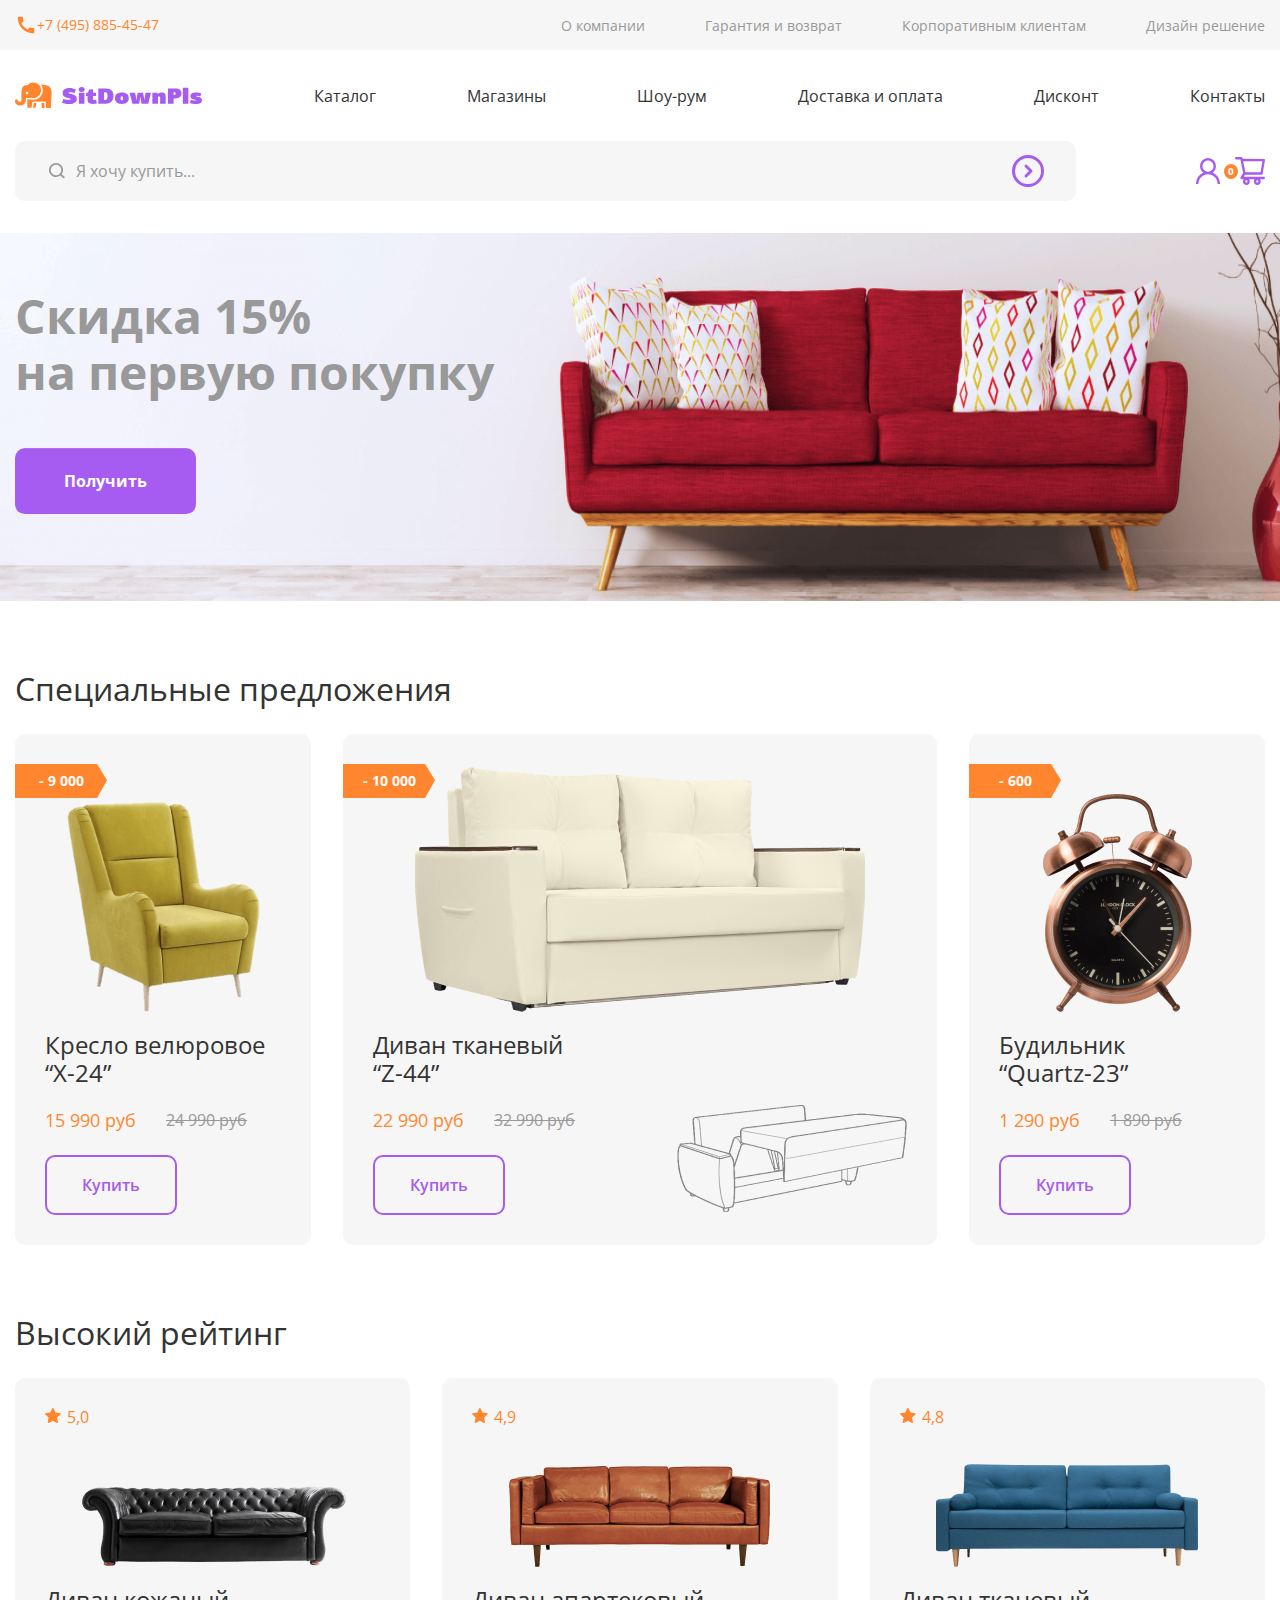
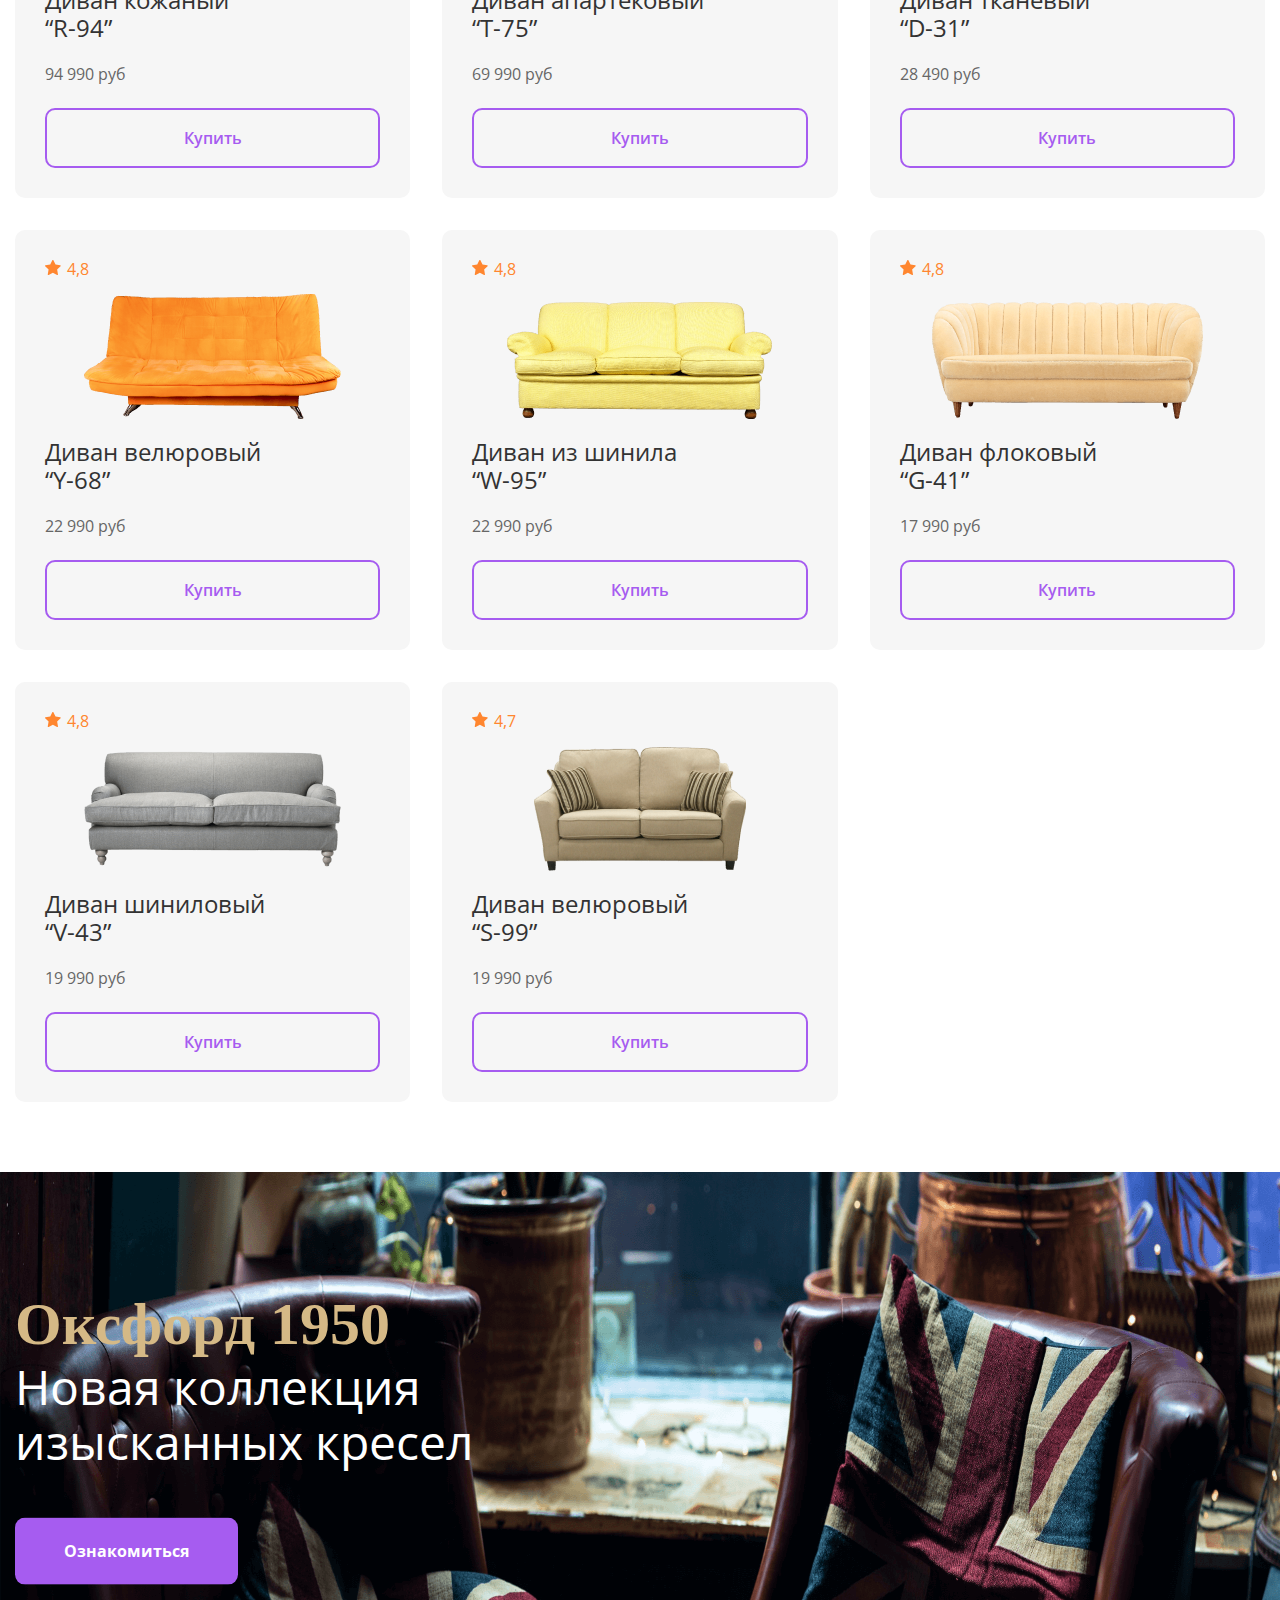
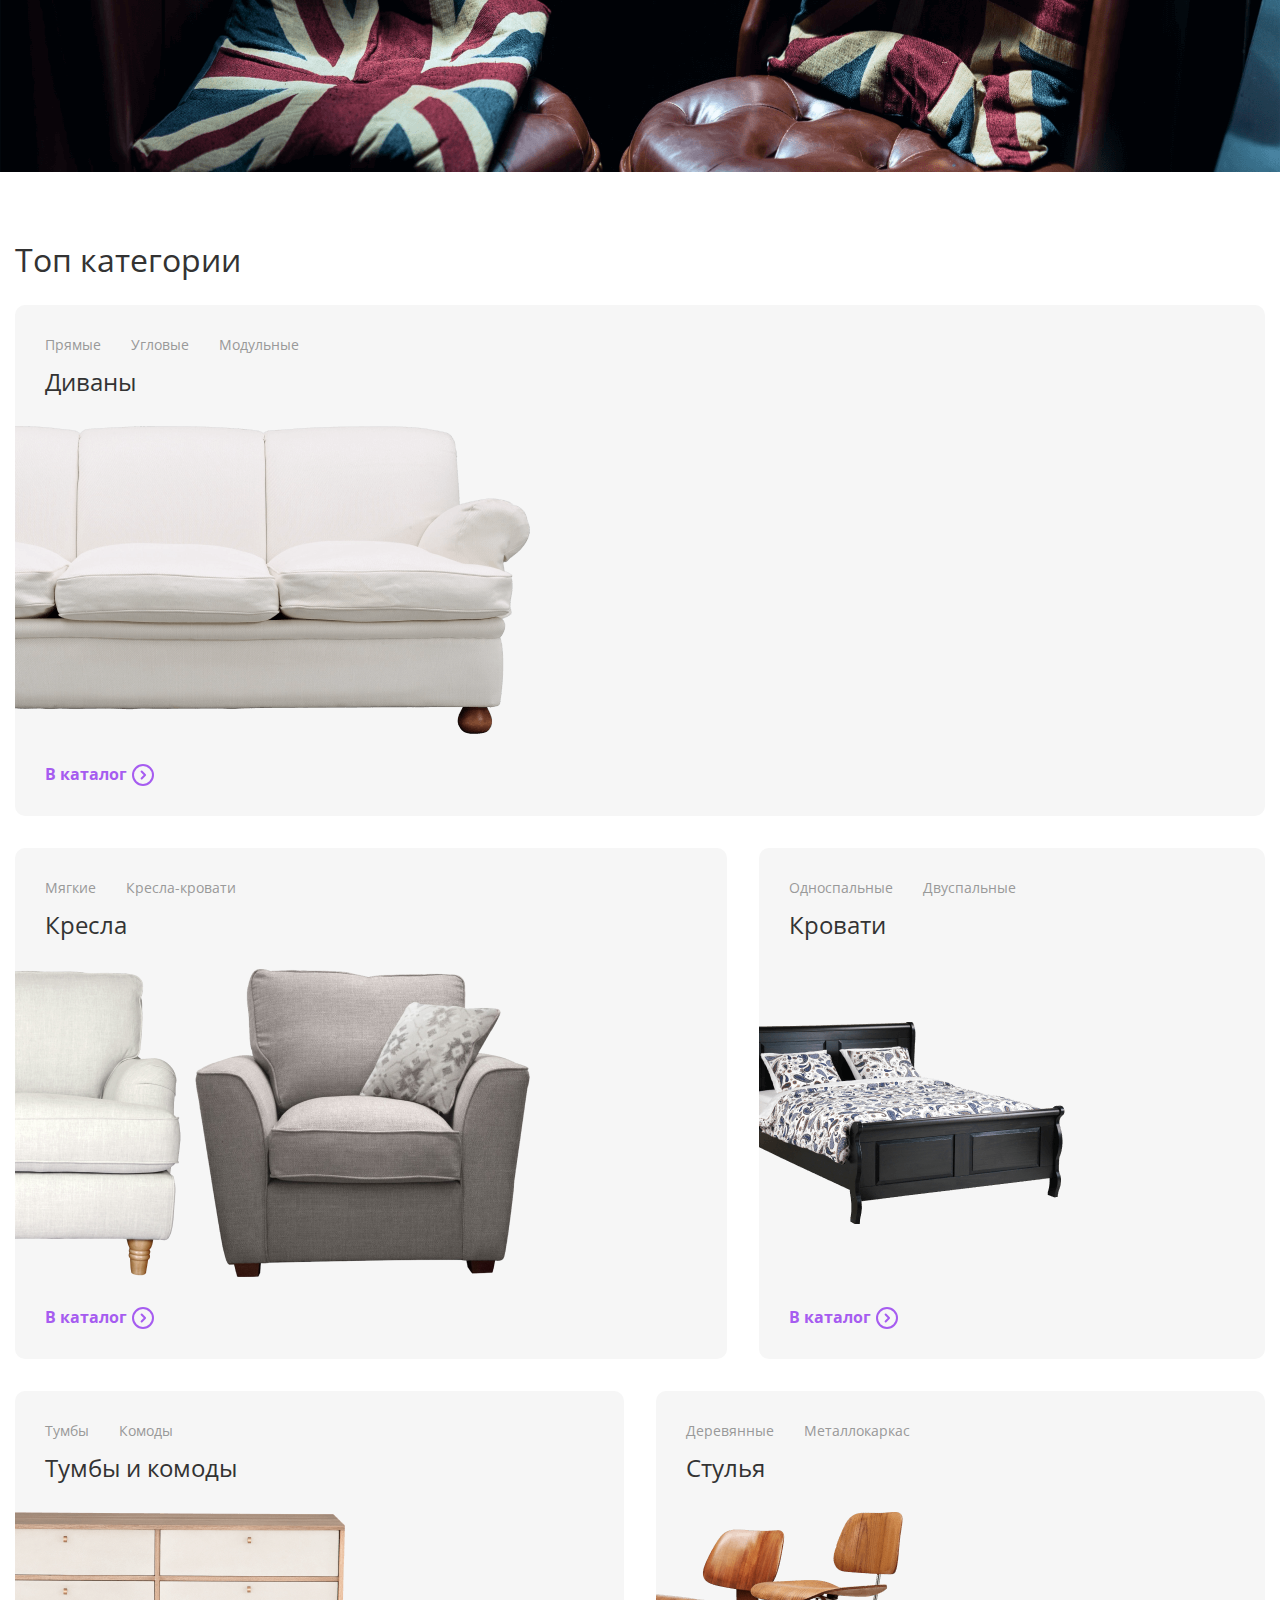
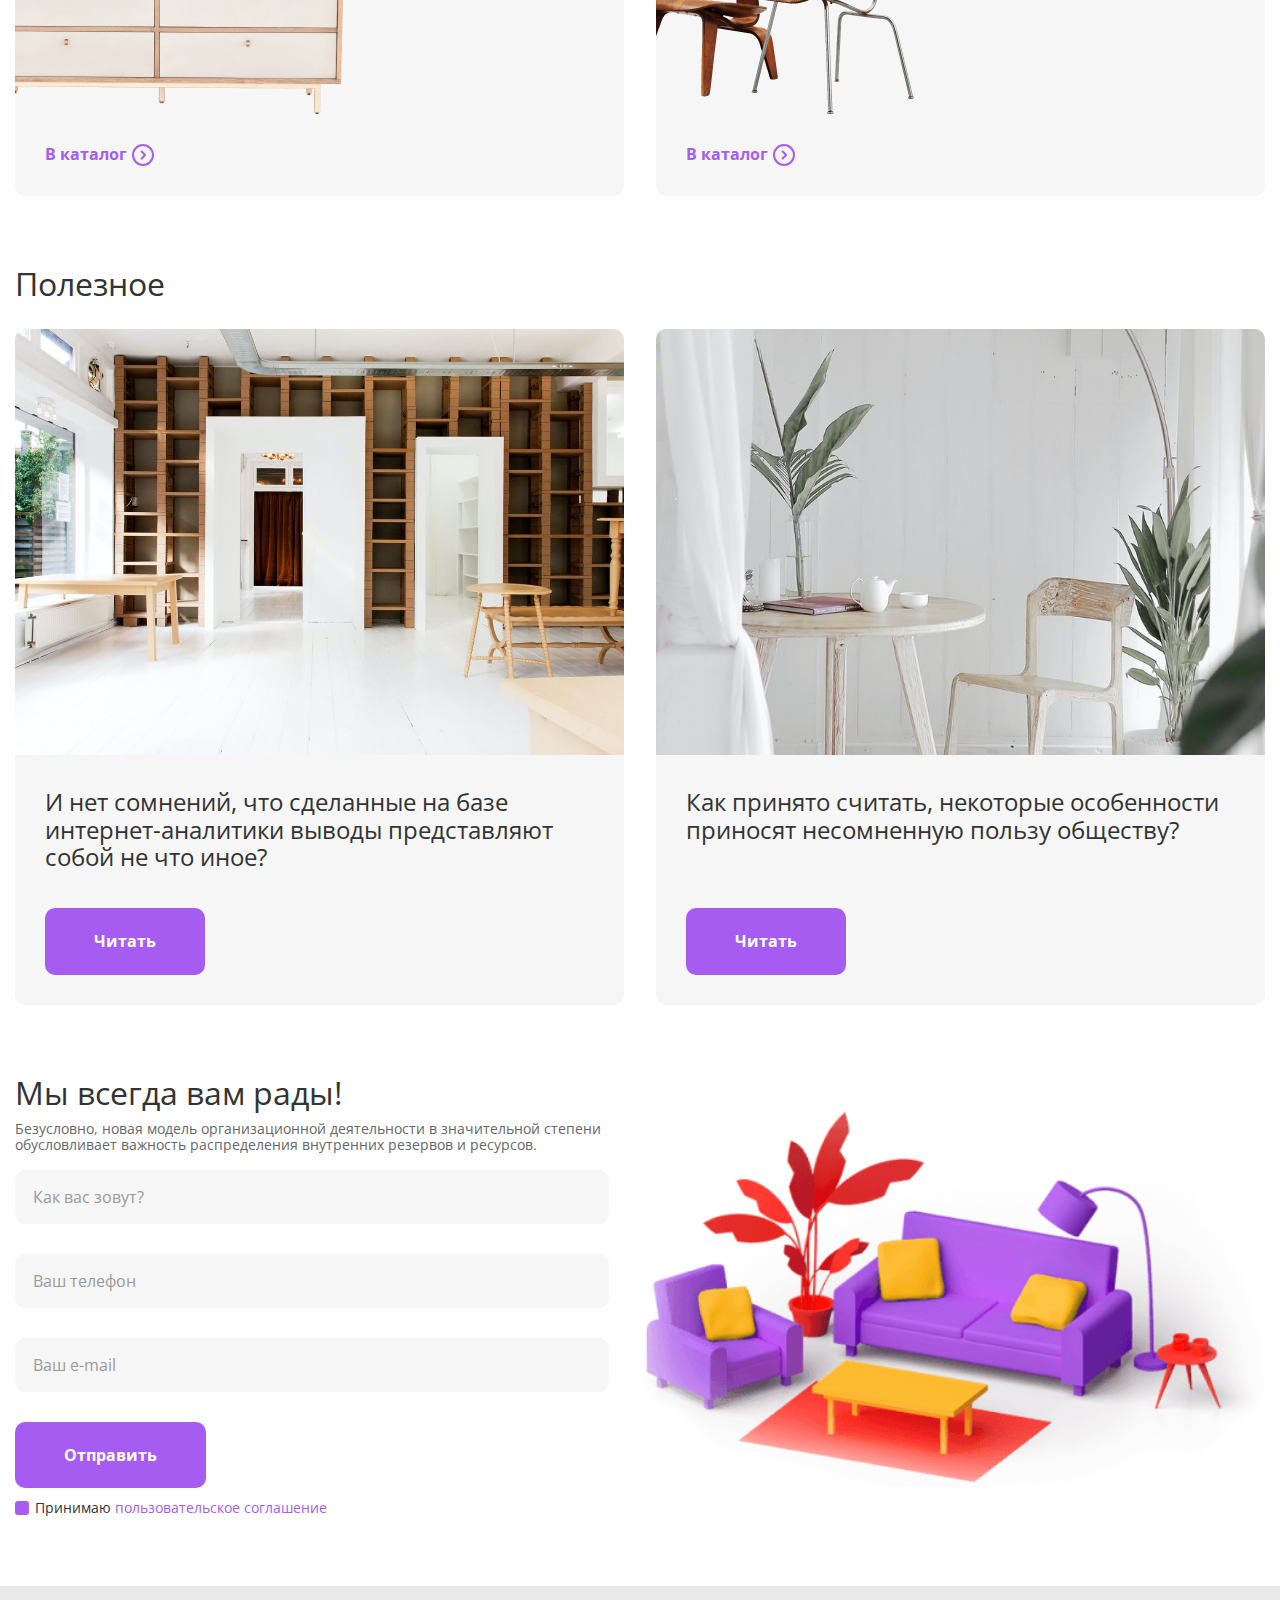
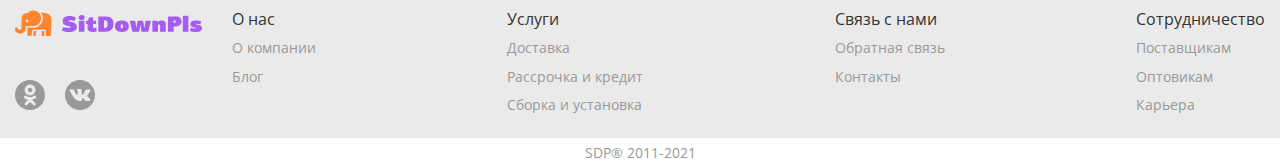
==== index.html @ 95bedabf "adding 2 sections and js script" ====
<!doctype html>
<html lang="ru">
<head>
    <meta charset="UTF-8">
    <meta name="viewport"
          content="width=device-width, user-scalable=no, initial-scale=1.0, maximum-scale=1.0, minimum-scale=1.0">
    <meta http-equiv="X-UA-Compatible" content="ie=edge">
    <title>Главная</title>
    <link rel="shortcut icon" href="./img/icons/favicon.svg">
    <link rel="stylesheet" href="./css/normalize.css">
    <link rel="stylesheet" href="./css/style.css">
    <link rel="stylesheet" href="./css/main.css">
    <link rel="stylesheet" href="./css/adaptive.css">
</head>
<body>
    <header class="header">
        <div class="header__desktop desktop">
            <div class="desktop__first">
                <div class="container">
                    <a class="phone" href="tel:+74958854547">
                        <span class="phone__icon"></span>
                        <span class="phone__number">+7 (495) 885-45-47</span>
                    </a>
                    <nav class="nav-top">
                        <ul class="nav-top__list">
                            <li class="nav-top__item">
                                <a class="nav-top__link text-link-light" href="#">О компании</a>
                            </li>
                            <li class="nav-top__item">
                                <a class="nav-top__link text-link-light" href="#">Гарантия и возврат</a>
                            </li>
                            <li class="nav-top__item">
                                <a class="nav-top__link text-link-light" href="#">Корпоративным клиентам</a>
                            </li>
                            <li class="nav-top__item">
                                <a class="nav-top__link text-link-light" href="#">Дизайн решение</a>
                            </li>
                        </ul>
                    </nav>
                </div>
            </div>
            <div class="desktop__second">
                <div class="container">
                    <a class="logo" href="./index.html">
                        <span class="logo__icon"></span>
                        <span class="logo__title"></span>
                    </a>
                    <nav class="nav-bottom">
                        <ul class="nav-bottom__list">
                            <li class="nav-bottom__item">
                                <a class="nav-bottom__link text-link" href="#">Каталог</a>
                            </li>
                            <li class="nav-bottom__item">
                                <a class="nav-bottom__link text-link" href="#">Магазины</a>
                            </li>
                            <li class="nav-bottom__item">
                                <a class="nav-bottom__link text-link" href="#">Шоу-рум</a>
                            </li>
                            <li class="nav-bottom__item">
                                <a class="nav-bottom__link text-link" href="#">Доставка и оплата</a>
                            </li>
                            <li class="nav-bottom__item">
                                <a class="nav-bottom__link text-link" href="#">Дисконт</a>
                            </li>
                            <li class="nav-bottom__item">
                                <a class="nav-bottom__link text-link" href="#">Контакты</a>
                            </li>
                        </ul>
                    </nav>
                </div>
            </div>
            <div class="desktop__third">
                <div class="container">
                    <form class="form-search" action="#">
                        <input class="form-search__input" type="search" name="search" placeholder="Я хочу купить...">
                        <button class="form-search__btn"></button>
                        <div class="dropdown">
                            <div class="dropdown__top">
                                <h3 class="dropdown__title">Выбрать категорию</h3>
                                <span class="dropdown__top-icon"></span>
                            </div>
                            <ul class="dropdown__list">
                                <li class="dropdown__item">
                                    <a class="dropdown__link text-link" href="#">Диваны</a>
                                </li>
                                <li class="dropdown__item">
                                    <a class="dropdown__link text-link" href="#">Комоды</a>
                                </li>
                                <li class="dropdown__item">
                                    <a class="dropdown__link text-link" href="#">Кресла</a>
                                </li>
                                <li class="dropdown__item">
                                    <a class="dropdown__link text-link" href="#">Стулья</a>
                                </li>
                                <li class="dropdown__item">
                                    <a class="dropdown__link text-link" href="#">Пуфы</a>
                                </li>
                                <li class="dropdown__item">
                                    <a class="dropdown__link text-link" href="#">Столы</a>
                                </li>
                                <li class="dropdown__item">
                                    <a class="dropdown__link text-link" href="#">Кровати</a>
                                </li>
                                <li class="dropdown__item">
                                    <a class="dropdown__link text-link" href="#">Аксессуары</a>
                                </li>
                                <li class="dropdown__item">
                                    <a class="dropdown__link text-link" href="#">Тумбы</a>
                                </li>
                            </ul>
                        </div>
                    </form>
                    <div class="user-basket">
                        <a class="user" href="#"></a>
                        <a class="basket" href="#">
                            <span class="basket__count">0</span>
                            <span class="basket__icon"></span>
                        </a>
                    </div>
                </div>
            </div>
        </div>
        <div class="header__laptop laptop">
            <div class="laptop__first">
                <div class="container">
                    <a class="phone" href="tel:+74958854547">
                        <span class="phone__icon"></span>
                        <span class="phone__number">+7 (495) 885-45-47</span>
                    </a>
                </div>
            </div>
            <div class="laptop__second">
                <div class="container">
                    <nav class="nav-top">
                        <ul class="nav-top__list">
                            <li class="nav-top__item">
                                <a class="nav-top__link text-link-light" href="#">О компании</a>
                            </li>
                            <li class="nav-top__item">
                                <a class="nav-top__link text-link-light" href="#">Гарантия и возврат</a>
                            </li>
                            <li class="nav-top__item">
                                <a class="nav-top__link text-link-light" href="#">Корпоративным клиентам</a>
                            </li>
                            <li class="nav-top__item">
                                <a class="nav-top__link text-link-light" href="#">Дизайн решение</a>
                            </li>
                        </ul>
                    </nav>
                    <div class="user-basket">
                        <a class="user" href="#"></a>
                        <a class="basket" href="#">
                            <span class="basket__count">0</span>
                            <span class="basket__icon"></span>
                        </a>
                    </div>
                </div>
            </div>
            <div class="laptop__third">
                <div class="container">
                    <a class="logo" href="./index.html">
                        <span class="logo__icon"></span>
                        <span class="logo__title"></span>
                    </a>
                    <nav class="nav-bottom">
                        <ul class="nav-bottom__list">
                            <li class="nav-bottom__item">
                                <a class="nav-bottom__link text-link" href="#">Каталог</a>
                            </li>
                            <li class="nav-bottom__item">
                                <a class="nav-bottom__link text-link" href="#">Магазины</a>
                            </li>
                            <li class="nav-bottom__item">
                                <a class="nav-bottom__link text-link" href="#">Шоу-рум</a>
                            </li>
                            <li class="nav-bottom__item">
                                <a class="nav-bottom__link text-link" href="#">Доставка и оплата</a>
                            </li>
                            <li class="nav-bottom__item">
                                <a class="nav-bottom__link text-link" href="#">Дисконт</a>
                            </li>
                            <li class="nav-bottom__item">
                                <a class="nav-bottom__link text-link" href="#">Контакты</a>
                            </li>
                        </ul>
                    </nav>
                </div>
            </div>
            <div class="laptop__forth">
                <div class="container">
                    <form class="form-search" action="#">
                        <input class="form-search__input" type="search" name="search" placeholder="Я хочу купить...">
                        <button class="form-search__btn"></button>
                        <div class="dropdown">
                            <div class="dropdown__top">
                                <h3 class="dropdown__title">Выбрать категорию</h3>
                                <span class="dropdown__top-icon"></span>
                            </div>
                            <ul class="dropdown__list">
                                <li class="dropdown__item">
                                    <a class="dropdown__link text-link" href="#">Диваны</a>
                                </li>
                                <li class="dropdown__item">
                                    <a class="dropdown__link text-link" href="#">Комоды</a>
                                </li>
                                <li class="dropdown__item">
                                    <a class="dropdown__link text-link" href="#">Кресла</a>
                                </li>
                                <li class="dropdown__item">
                                    <a class="dropdown__link text-link" href="#">Стулья</a>
                                </li>
                                <li class="dropdown__item">
                                    <a class="dropdown__link text-link" href="#">Пуфы</a>
                                </li>
                                <li class="dropdown__item">
                                    <a class="dropdown__link text-link" href="#">Столы</a>
                                </li>
                                <li class="dropdown__item">
                                    <a class="dropdown__link text-link" href="#">Кровати</a>
                                </li>
                                <li class="dropdown__item">
                                    <a class="dropdown__link text-link" href="#">Аксессуары</a>
                                </li>
                                <li class="dropdown__item">
                                    <a class="dropdown__link text-link" href="#">Тумбы</a>
                                </li>
                            </ul>
                        </div>
                    </form>
                </div>
            </div>
        </div>
        <div class="header__tablet tablet">
            <div class="tablet__first">
                <div class="container">
                    <a class="phone" href="tel:+74958854547">
                        <span class="phone__icon"></span>
                        <span class="phone__number">+7 (495) 885-45-47</span>
                    </a>
                </div>
            </div>
            <div class="tablet__second">
                <div class="container">
                    <nav class="nav-top">
                        <ul class="nav-top__list">
                            <li class="nav-top__item">
                                <a class="nav-top__link text-link-light" href="#">О компании</a>
                            </li>
                            <li class="nav-top__item">
                                <a class="nav-top__link text-link-light" href="#">Гарантия и возврат</a>
                            </li>
                            <li class="nav-top__item">
                                <a class="nav-top__link text-link-light" href="#">Корпоративным клиентам</a>
                            </li>
                            <li class="nav-top__item">
                                <a class="nav-top__link text-link-light" href="#">Дизайн решение</a>
                            </li>
                        </ul>
                    </nav>
                </div>
            </div>
            <div class="tablet__third">
                <div class="container">
                    <a class="logo" href="./index.html">
                        <span class="logo__icon"></span>
                        <span class="logo__title"></span>
                    </a>
                    <div class="user-basket">
                        <a class="user" href="#"></a>
                        <a class="basket" href="#">
                            <span class="basket__count">0</span>
                            <span class="basket__icon"></span>
                        </a>
                    </div>
                </div>
            </div>
            <div class="tablet__forth">
                <div class="container">
                    <nav class="nav-bottom">
                        <ul class="nav-bottom__list">
                            <li class="nav-bottom__item">
                                <a class="nav-bottom__link text-link" href="#">Каталог</a>
                            </li>
                            <li class="nav-bottom__item">
                                <a class="nav-bottom__link text-link" href="#">Магазины</a>
                            </li>
                            <li class="nav-bottom__item">
                                <a class="nav-bottom__link text-link" href="#">Шоу-рум</a>
                            </li>
                            <li class="nav-bottom__item">
                                <a class="nav-bottom__link text-link" href="#">Доставка и оплата</a>
                            </li>
                            <li class="nav-bottom__item">
                                <a class="nav-bottom__link text-link" href="#">Дисконт</a>
                            </li>
                            <li class="nav-bottom__item">
                                <a class="nav-bottom__link text-link" href="#">Контакты</a>
                            </li>
                        </ul>
                    </nav>
                    <form class="form-search" action="#">
                        <input class="form-search__input" type="search" name="search" placeholder="Я хочу купить...">
                        <button class="form-search__btn"></button>
                        <div class="dropdown">
                            <div class="dropdown__top">
                                <h3 class="dropdown__title">Выбрать категорию</h3>
                                <span class="dropdown__top-icon"></span>
                            </div>
                            <ul class="dropdown__list">
                                <li class="dropdown__item">
                                    <a class="dropdown__link text-link" href="#">Диваны</a>
                                </li>
                                <li class="dropdown__item">
                                    <a class="dropdown__link text-link" href="#">Комоды</a>
                                </li>
                                <li class="dropdown__item">
                                    <a class="dropdown__link text-link" href="#">Кресла</a>
                                </li>
                                <li class="dropdown__item">
                                    <a class="dropdown__link text-link" href="#">Стулья</a>
                                </li>
                                <li class="dropdown__item">
                                    <a class="dropdown__link text-link" href="#">Пуфы</a>
                                </li>
                                <li class="dropdown__item">
                                    <a class="dropdown__link text-link" href="#">Столы</a>
                                </li>
                                <li class="dropdown__item">
                                    <a class="dropdown__link text-link" href="#">Кровати</a>
                                </li>
                                <li class="dropdown__item">
                                    <a class="dropdown__link text-link" href="#">Аксессуары</a>
                                </li>
                                <li class="dropdown__item">
                                    <a class="dropdown__link text-link" href="#">Тумбы</a>
                                </li>
                            </ul>
                        </div>
                    </form>
                </div>
            </div>
        </div>
        <div class="header__mobile mobile">
            <div class="mobile__first">
                <div class="container">
                    <a class="logo" href="./index.html">
                        <span class="logo__icon"></span>
                        <span class="logo__title"></span>
                    </a>
                </div>
            </div>
            <div class="mobile__second">
                <div class="container">
                    <a class="phone" href="tel:+74958854547">
                        <span class="phone__icon"></span>
                        <span class="phone__number">+7 (495) 885-45-47</span>
                    </a>
                    <div class="user-basket">
                        <a class="user" href="#"></a>
                        <a class="basket" href="#">
                            <span class="basket__count">0</span>
                            <span class="basket__icon"></span>
                        </a>
                    </div>
                </div>
            </div>
            <div class="mobile__third">
                <div class="container">
                    <nav class="nav-bottom">
                        <ul class="nav-bottom__list">
                            <li class="nav-bottom__item">
                                <a class="nav-bottom__link text-link" href="#">Каталог</a>
                            </li>
                            <li class="nav-bottom__item">
                                <a class="nav-bottom__link text-link" href="#">Магазины</a>
                            </li>
                            <li class="nav-bottom__item">
                                <a class="nav-bottom__link text-link" href="#">Шоу-рум</a>
                            </li>
                            <li class="nav-bottom__item">
                                <a class="nav-bottom__link text-link" href="#">Доставка и оплата</a>
                            </li>
                            <li class="nav-bottom__item">
                                <a class="nav-bottom__link text-link" href="#">Дисконт</a>
                            </li>
                            <li class="nav-bottom__item">
                                <a class="nav-bottom__link text-link" href="#">Контакты</a>
                            </li>
                        </ul>
                    </nav>
                    <form class="form-search" action="#">
                        <input class="form-search__input" type="search" name="search" placeholder="Я хочу купить...">
                        <button class="form-search__btn"></button>
                        <div class="dropdown">
                            <div class="dropdown__top">
                                <h3 class="dropdown__title">Выбрать категорию</h3>
                                <span class="dropdown__top-icon"></span>
                            </div>
                            <ul class="dropdown__list">
                                <li class="dropdown__item">
                                    <a class="dropdown__link text-link" href="#">Диваны</a>
                                </li>
                                <li class="dropdown__item">
                                    <a class="dropdown__link text-link" href="#">Комоды</a>
                                </li>
                                <li class="dropdown__item">
                                    <a class="dropdown__link text-link" href="#">Кресла</a>
                                </li>
                                <li class="dropdown__item">
                                    <a class="dropdown__link text-link" href="#">Стулья</a>
                                </li>
                                <li class="dropdown__item">
                                    <a class="dropdown__link text-link" href="#">Пуфы</a>
                                </li>
                                <li class="dropdown__item">
                                    <a class="dropdown__link text-link" href="#">Столы</a>
                                </li>
                                <li class="dropdown__item">
                                    <a class="dropdown__link text-link" href="#">Кровати</a>
                                </li>
                                <li class="dropdown__item">
                                    <a class="dropdown__link text-link" href="#">Аксессуары</a>
                                </li>
                                <li class="dropdown__item">
                                    <a class="dropdown__link text-link" href="#">Тумбы</a>
                                </li>
                            </ul>
                        </div>
                    </form>
                </div>
            </div>
        </div>
    </header>
    <section class="hero">
        <picture>
            <source media="(max-width: 1024px)" srcset="./img/other/1024/advertising-banner-1.png">
            <source media="(max-width: 768px)" srcset="./img/other/768/advertising-banner-1.png">
            <source media="(max-width: 320px)" srcset="./img/other/320/advertising-banner-1.png">
            <img class="hero__img" src="./img/other/1920/advertising-banner-1.png" alt="Рекламный баннер">
        </picture>
        <div class="container">
            <h2 class="hero__title">Скидка 15% <br>на первую покупку</h2>
            <button class="primary-btn">Получить</button>
        </div>
    </section>
    <section class="special-abilities">
        <div class="container">
            <h2 class="special-abilities__title title-1">Специальные предложения</h2>
            <ul class="special-abilities__list">
                <li class="special-abilities__item card">
                    <div class="discount">
                        <span class="discount__price">- 9 000</span>
                    </div>
                    <div class="card__top">
                        <picture>
                            <source media="(max-width: 1024px)" srcset="./img/armchair/1024/x-24.png">
                            <source media="(max-width: 768px)" srcset="./img/armchair/768/x-24.png">
                            <source media="(max-width: 320px)" srcset="./img/armchair/320/x-24.png">
                            <img class="card__img" src="./img/armchair/1920/x-24.png" alt="Кресло велюровое “X-24”">
                        </picture>
                    </div>
                    <div class="card__bottom">
                        <h3 class="card__title">Кресло велюровое <span class="card__title-model">“X-24”</span></h3>
                        <div class="card__prices">
                            <span class="card__prices-new">15 990 руб</span>
                            <span class="card__prices-old">24 990 руб</span>
                        </div>
                        <button class="secondary-btn">Купить</button>
                    </div>
                </li>
                <li class="special-abilities__item card">
                    <div class="discount">
                        <span class="discount__price">- 10 000</span>
                    </div>
                    <div class="card__top">
                        <picture>
                            <source media="(max-width: 1024px)" srcset="./img/sofa/1024/z-44.png">
                            <source media="(max-width: 768px)" srcset="./img/sofa/768/z-44.png">
                            <source media="(max-width: 320px)" srcset="./img/sofa/320/z-44.png">
                            <img class="card__img" src="./img/sofa/1920/z-44.png" alt="Диван тканевый “Z-44”">
                        </picture>
                    </div>
                    <div class="card__bottom">
                        <div class="card__bottom-left">
                            <h3 class="card__title">Диван тканевый <span class="card__title-model">“Z-44”</span></h3>
                            <div class="card__prices">
                                <span class="card__prices-new">22 990 руб</span>
                                <span class="card__prices-old">32 990 руб</span>
                            </div>
                            <button class="secondary-btn">Купить</button>
                        </div>
                        <div class="card__bottom-right">
                            <div>
                                <img src="./img/sofa/1920/z-44-folding.png" alt="Диван тканевый “Z-44” в раскладном виде">
                            </div>
                        </div>
                    </div>
                </li>
                <li class="special-abilities__item card">
                    <div class="discount">
                        <span class="discount__price">- 600</span>
                    </div>
                    <div class="card__top">
                        <picture>
                            <source media="(max-width: 1024px)" srcset="./img/other/1024/clock.png">
                            <!--                            <source media="(max-width: 768px)" srcset="./img/other/768/clock.png">-->
                            <source media="(max-width: 320px)" srcset="./img/other/320/clock.png">
                            <img class="card__img" src="./img/other/1920/clock.png" alt="Будильник  “Quartz-23”">
                        </picture>
                    </div>
                    <div class="card__bottom">
                        <h3 class="card__title">Будильник <span class="card__title-model">“Quartz-23”</span></h3>
                        <div class="card__prices">
                            <span class="card__prices-new">1 290 руб</span>
                            <span class="card__prices-old">1 890 руб</span>
                        </div>
                        <button class="secondary-btn">Купить</button>
                    </div>
                </li>

                <li class="special-abilities__item card">
                    <div class="discount">
                        <span class="discount__price">- 300</span>
                    </div>
                    <div class="card__top">
                        <div>
                            <img class="card__img" src="./img/other/320/deer-sculpture.png"
                                 alt="Мини-скульптура “Oh my deer”">
                        </div>
                    </div>
                    <div class="card__bottom">
                        <h3 class="card__title">Мини-скульптура “Oh my deer”</h3>
                        <div class="card__prices">
                            <span class="card__prices-new">690 руб</span>
                            <span class="card__prices-old">990 руб</span>
                        </div>
                        <button class="secondary-btn">Купить</button>
                    </div>
                </li>
                <li class="special-abilities__item card">
                    <div class="discount">
                        <span class="discount__price">- 10 000</span>
                    </div>
                    <div class="card__top">
                        <div>
                            <img class="card__img" src="./img/sofa/320/z-85.png" alt="Диван вел-флок “Z-85”">
                        </div>
                    </div>
                    <div class="card__bottom">
                        <h3 class="card__title">Диван вел-флок “Z-85”</h3>
                        <div class="card__prices">
                            <span class="card__prices-new">22 990 руб</span>
                            <span class="card__prices-old">32 990 руб</span>
                        </div>
                        <button class="secondary-btn">Купить</button>
                    </div>
                </li>
                <li class="special-abilities__item card">
                    <div class="discount">
                        <span class="discount__price">- 700</span>
                    </div>
                    <div class="card__top">
                        <div>
                            <img class="card__img" src="./img/other/320/thermometer.png" alt="Термометр + гидрометр “H-18”">
                        </div>
                    </div>
                    <div class="card__bottom">
                        <h3 class="card__title">Термометр + гидрометр “H-18”</h3>
                        <div class="card__prices">
                            <span class="card__prices-new">1 390 руб</span>
                            <span class="card__prices-old">2 090 руб</span>
                        </div>
                        <button class="secondary-btn">Купить</button>
                    </div>
                </li>
            </ul>
        </div>
    </section>
    <section class="high-rating">
        <div class="container">
            <h2 class="high-rating__title title-1">Высокий рейтинг</h2>
            <ul class="high-rating__list">
                <li class="high-rating__item card">
                    <div class="rating">
                        <span class="rating__num">5,0</span>
                    </div>
                    <div class="card__top">
                        <picture>
                            <source media="(max-width: 1024px)" srcset="./img/sofa/1024/r-94.png">
                            <source media="(max-width: 768px)" srcset="./img/sofa/768/r-94.png">
                            <source media="(max-width: 320px)" srcset="./img/sofa/320/r-94.png">
                            <img class="card__img" src="./img/sofa/1920/r-94.png" alt="Диван кожаный “R-94”">
                        </picture>
                    </div>
                    <div class="card__bottom">
                        <h3 class="card__title">Диван кожаный <span class="card__title-model">“R-94”</span></h3>
                        <span class="card__price">94 990 руб</span>
                        <button class="secondary-btn">Купить</button>
                    </div>
                </li>
                <li class="high-rating__item card">
                    <div class="rating">
                        <span class="rating__num">4,9</span>
                    </div>
                    <div class="card__top">
                        <picture>
                            <source media="(max-width: 1024px)" srcset="./img/sofa/1024/t-75.png">
                            <source media="(max-width: 768px)" srcset="./img/sofa/768/t-75.png">
                            <source media="(max-width: 320px)" srcset="./img/sofa/320/t-75.png">
                            <img class="card__img" src="./img/sofa/1920/t-75.png" alt="Диван апартековый “T-75”">
                        </picture>
                    </div>
                    <div class="card__bottom">
                        <h3 class="card__title">Диван апартековый<span class="card__title-model">“T-75”</span></h3>
                        <span class="card__price">69 990 руб</span>
                        <button class="secondary-btn">Купить</button>
                    </div>
                </li>
                <li class="high-rating__item card">
                    <div class="rating">
                        <span class="rating__num">4,8</span>
                    </div>
                    <div class="card__top">
                        <picture>
                            <source media="(max-width: 1024px)" srcset="./img/sofa/1024/d-31.png">
                            <source media="(max-width: 768px)" srcset="./img/sofa/768/d-31.png">
                            <source media="(max-width: 320px)" srcset="./img/sofa/320/d-31.png">
                            <img class="card__img" src="./img/sofa/1920/d-31.png" alt="Диван тканевый “D-31”">
                        </picture>
                    </div>
                    <div class="card__bottom">
                        <h3 class="card__title">Диван тканевый <span class="card__title-model">“D-31”</span></h3>
                        <span class="card__price">28 490 руб</span>
                        <button class="secondary-btn">Купить</button>
                    </div>
                </li>
                <li class="high-rating__item card">
                    <div class="rating">
                        <span class="rating__num">4,8</span>
                    </div>
                    <div class="card__top">
                        <picture>
                            <source media="(max-width: 1024px)" srcset="./img/sofa/1024/y-68.png">
                            <source media="(max-width: 768px)" srcset="./img/sofa/768/y-68.png">
                            <source media="(max-width: 320px)" srcset="./img/sofa/320/y-68.png">
                            <img class="card__img" src="./img/sofa/1920/y-68.png" alt="Диван велюровый “Y-68”">
                        </picture>
                    </div>
                    <div class="card__bottom">
                        <h3 class="card__title">Диван велюровый <span class="card__title-model">“Y-68”</span></h3>
                        <span class="card__price">22 990 руб</span>
                        <button class="secondary-btn">Купить</button>
                    </div>
                </li>

                <li class="high-rating__item card">
                    <div class="rating">
                        <span class="rating__num">4,8</span>
                    </div>
                    <div class="card__top">
                        <picture>
                            <source media="(max-width: 1024px)" srcset="./img/sofa/1024/w-95.png">
                            <source media="(max-width: 768px)" srcset="./img/sofa/768/w-95.png">
                            <source media="(max-width: 320px)" srcset="./img/sofa/320/w-95.png">
                            <img class="card__img" src="./img/sofa/1920/w-95.png" alt="Диван из шинила “W-95”">
                        </picture>
                    </div>
                    <div class="card__bottom">
                        <h3 class="card__title">Диван из шинила <span class="card__title-model">“W-95”</span></h3>
                        <span class="card__price">22 990 руб</span>
                        <button class="secondary-btn">Купить</button>
                    </div>
                </li>
                <li class="high-rating__item card">
                    <div class="rating">
                        <span class="rating__num">4,8</span>
                    </div>
                    <div class="card__top">
                        <picture>
                            <source media="(max-width: 1024px)" srcset="./img/sofa/1024/g-41.png">
                            <source media="(max-width: 768px)" srcset="./img/sofa/768/g-41.png">
                            <source media="(max-width: 320px)" srcset="./img/sofa/320/g-41.png">
                            <img class="card__img" src="./img/sofa/1920/g-41.png" alt="Диван флоковый “G-41”">
                        </picture>
                    </div>
                    <div class="card__bottom">
                        <h3 class="card__title">Диван флоковый <span class="card__title-model">“G-41”</span></h3>
                        <span class="card__price">17 990 руб</span>
                        <button class="secondary-btn">Купить</button>
                    </div>
                </li>
                <li class="high-rating__item card">
                    <div class="rating">
                        <span class="rating__num">4,8</span>
                    </div>
                    <div class="card__top">
                        <picture>
                            <img class="card__img" src="./img/sofa/1920/v-43.png" alt="Диван шиниловый “V-43”">
                        </picture>
                    </div>
                    <div class="card__bottom">
                        <h3 class="card__title">Диван шиниловый <span class="card__title-model">“V-43”</span></h3>
                        <span class="card__price">19 990 руб</span>
                        <button class="secondary-btn">Купить</button>
                    </div>
                </li>
                <li class="high-rating__item card">
                    <div class="rating">
                        <span class="rating__num">4,7</span>
                    </div>
                    <div class="card__top">
                        <picture>
                            <img class="card__img" src="./img/sofa/1920/s-99.png" alt="Диван велюровый “S-99”">
                        </picture>
                    </div>
                    <div class="card__bottom">
                        <h3 class="card__title">Диван велюровый <span class="card__title-model">“S-99”</span></h3>
                        <span class="card__price">19 990 руб</span>
                        <button class="secondary-btn">Купить</button>
                    </div>
                </li>
            </ul>
        </div>
    </section>
    <section class="new-collect">
        <picture class="new-collect__picture">
            <source media="(max-width: 1024px)" srcset="./img/other/1024/advertising-banner-2.png">
            <source media="(max-width: 768px)" srcset="./img/other/768/advertising-banner-2.png">
            <source media="(max-width: 320px)" srcset="./img/other/320/advertising-banner-2.png">
            <img class="new-collect__img" src="./img/other/1920/advertising-banner-2.png"
                 alt="Оксфорд 1950 Новая коллекция изысканных кресел">
        </picture>
        <div class="container">
            <h2 class="new-collect__title"><span class="new-collect__title-gold">Оксфорд 1950</span>Новая коллекция
                изысканных кресел</h2>
            <button class="primary-btn">Ознакомиться</button>
        </div>
    </section>
    <section class="top-category">
        <div class="container">
            <h2 class="top-category__title title-1">Топ категории</h2>
            <ul class="top-category__list">
                <li class="top-category__item">
                    <div class="top-category__item-top">
                        <ul class="category-list">
                            <li class="category-list__item">
                                <a class="category-list__link text-link-light" href="#">Прямые</a>
                            </li>
                            <li class="category-list__item">
                                <a class="category-list__link text-link-light" href="#">Угловые</a>
                            </li>
                            <li class="category-list__item">
                                <a class="category-list__link text-link-light" href="#">Модульные</a>
                            </li>
                        </ul>
                        <div>
                            <h3 class="top-category__item-title">Диваны</h3>
                            <a class="arrow-btn" href="#">
                                <span class="arrow-btn__span"></span>
                            </a>
                        </div>
                    </div>
                    <div class="top-category__item-center">
                        <picture>
                            <source media="(max-width: 1024px)" srcset="./img/category/1024/sofa.png">
                            <source media="(max-width: 768px)" srcset="./img/category/768/sofa.png">
                            <source media="(max-width: 320px)" srcset="./img/category/320/sofa.png">
                            <img class="top-category__img" src="./img/category/1920/sofa.png" alt="Белый диван">
                        </picture>
                    </div>
                    <div class="top-category__item-bottom">
                        <a class="arrow-btn" href="#">
                            <span class="arrow-btn__title">В каталог</span>
                            <span class="arrow-btn__span"></span>
                        </a>
                    </div>
                </li>
                <li class="top-category__item">
                    <div class="top-category__item-top">
                        <ul class="category-list">
                            <li class="category-list__item">
                                <a class="category-list__link text-link-light" href="#">Мягкие</a>
                            </li>
                            <li class="category-list__item">
                                <a class="category-list__link text-link-light" href="#">Кресла-кровати</a>
                            </li>
                        </ul>
                        <div>
                            <h3 class="top-category__item-title">Кресла</h3>
                            <a class="arrow-btn" href="#">
                                <span class="arrow-btn__span"></span>
                            </a>
                        </div>
                    </div>
                    <div class="top-category__item-center">
                        <picture>
                            <source media="(max-width: 1024px)" srcset="./img/category/1024/armchair.png">
                            <source media="(max-width: 768px)" srcset="./img/category/768/armchair.png">
                            <source media="(max-width: 320px)" srcset="./img/category/320/armchair.png">
                            <img class="top-category__img" src="./img/category/1920/armchair.png"
                                 alt="Белое и серое кресло">
                        </picture>
                    </div>
                    <div class="top-category__item-bottom">
                        <a class="arrow-btn" href="#">
                            <span class="arrow-btn__title">В каталог</span>
                            <span class="arrow-btn__span"></span>
                        </a>
                    </div>
                </li>
                <li class="top-category__item">
                    <div class="top-category__item-top">
                        <ul class="category-list">
                            <li class="category-list__item">
                                <a class="category-list__link text-link-light" href="#">Односпальные</a>
                            </li>
                            <li class="category-list__item">
                                <a class="category-list__link text-link-light" href="#">Двуспальные</a>
                            </li>
                        </ul>
                        <div>
                            <h3 class="top-category__item-title">Кровати</h3>
                            <a class="arrow-btn" href="#">
                                <span class="arrow-btn__span"></span>
                            </a>
                        </div>
                    </div>
                    <div class="top-category__item-center">
                        <picture>
                            <source media="(max-width: 1024px)" srcset="./img/category/1024/bed.png">
                            <source media="(max-width: 768px)" srcset="./img/category/768/bed.png">
                            <source media="(max-width: 320px)" srcset="./img/category/320/bed.png">
                            <img class="top-category__img" src="./img/category/1920/bed.png" alt="Кровать">
                        </picture>
                    </div>
                    <div class="top-category__item-bottom">
                        <a class="arrow-btn" href="#">
                            <span class="arrow-btn__title">В каталог</span>
                            <span class="arrow-btn__span"></span>
                        </a>
                    </div>
                </li>
                <li class="top-category__item">
                    <div class="top-category__item-top">
                        <ul class="category-list">
                            <li class="category-list__item">
                                <a class="category-list__link text-link-light" href="#">Тумбы</a>
                            </li>
                            <li class="category-list__item">
                                <a class="category-list__link text-link-light" href="#">Комоды</a>
                            </li>
                        </ul>
                        <div>
                            <h3 class="top-category__item-title">Тумбы и комоды</h3>
                            <a class="arrow-btn" href="#">
                                <span class="arrow-btn__span"></span>
                            </a>
                        </div>
                    </div>
                    <div class="top-category__item-center">
                        <picture>
                            <source media="(max-width: 1024px)" srcset="./img/category/1024/dresser.png">
                            <source media="(max-width: 768px)" srcset="./img/category/768/dresser.png">
                            <source media="(max-width: 320px)" srcset="./img/category/320/dresser.png">
                            <img class="top-category__img" src="./img/category/1920/dresser.png" alt="Комод">
                        </picture>
                    </div>
                    <div class="top-category__item-bottom">
                        <a class="arrow-btn" href="#">
                            <span class="arrow-btn__title">В каталог</span>
                            <span class="arrow-btn__span"></span>
                        </a>
                    </div>
                </li>
                <li class="top-category__item">
                    <div class="top-category__item-top">
                        <ul class="category-list">
                            <li class="category-list__item">
                                <a class="category-list__link text-link-light" href="#">Деревянные</a>
                            </li>
                            <li class="category-list__item">
                                <a class="category-list__link text-link-light" href="#">Металлокаркас</a>
                            </li>
                        </ul>
                        <div>
                            <h3 class="top-category__item-title">Стулья</h3>
                            <a class="arrow-btn" href="#">
                                <span class="arrow-btn__span"></span>
                            </a>
                        </div>
                    </div>
                    <div class="top-category__item-center">
                        <picture>
                            <source media="(max-width: 1024px)" srcset="./img/category/1024/chair.png">
                            <source media="(max-width: 768px)" srcset="./img/category/768/chair.png">
                            <source media="(max-width: 320px)" srcset="./img/category/320/chair.png">
                            <img class="top-category__img" src="./img/category/1920/chair.png" alt="Деревянные стулья">
                        </picture>
                    </div>
                    <div class="top-category__item-bottom">
                        <a class="arrow-btn" href="#">
                            <span class="arrow-btn__title">В каталог</span>
                            <span class="arrow-btn__span"></span>
                        </a>
                    </div>
                </li>
            </ul>
        </div>
    </section>
    <section class="userful">
        <div class="container">
            <h2 class="userful__title title-1">Полезное</h2>
            <ul class="userful__list">
                <li class="userful__item">
                    <div class="userful__item-top">
                        <picture>
                            <source media="(max-width: 1024px)" srcset="./img/useful/design-1.jpeg">
                            <source media="(max-width: 768px)" srcset="./img/useful/design-1.jpeg">
                            <source media="(max-width: 320px)" srcset="./img/useful/design-1.jpeg">
                            <img class="userful__img" src="./img/useful/design-1.jpeg" alt="Дизайн интерьера">
                        </picture>
                    </div>
                    <div class="userful__item-bottom">
                        <p class="userful__description">
                            И нет сомнений, что сделанные на базе интернет-аналитики выводы представляют собой не что иное?
                        </p>
                        <button class="primary-btn">Читать</button>
                    </div>
                </li>
                <li class="userful__item">
                    <div class="userful__item-top">
                        <picture>
                            <source media="(max-width: 1024px)" srcset="./img/useful/design-2.jpeg">
                            <source media="(max-width: 768px)" srcset="./img/useful/design-2.jpeg">
                            <source media="(max-width: 320px)" srcset="./img/useful/design-2.jpeg">
                            <img class="userful__img" src="./img/useful/design-2.jpeg" alt="Дизайн интерьера">
                        </picture>
                    </div>
                    <div class="userful__item-bottom">
                        <p class="userful__description">
                            Как принято считать, некоторые особенности приносят несомненную пользу обществу?
                        </p>
                        <button class="primary-btn">Читать</button>
                    </div>
                </li>
                <li class="userful__item">
                    <div class="userful__item-top">
                        <picture>
                            <source media="(max-width: 1024px)" srcset="./img/useful/design-3.jpeg">
                            <source media="(max-width: 768px)" srcset="./img/useful/design-3.jpeg">
                            <source media="(max-width: 320px)" srcset="./img/useful/design-3.jpeg">
                            <img class="userful__img" src="./img/useful/design-3.jpeg" alt="Дизайн интерьера">
                        </picture>
                    </div>
                    <div class="userful__item-bottom">
                        <p class="userful__description">
                            Ясность нашей позиции очевидна: укрепление и развитие внутренней структуры?
                        </p>
                        <button class="primary-btn">Читать</button>
                    </div>
                </li>

                <li class="userful__item">
                    <div class="userful__item-top">
                        <picture>
                            <source media="(max-width: 1024px)" srcset="./img/useful/design-4.jpeg">
                            <source media="(max-width: 768px)" srcset="./img/useful/design-4.jpeg">
                            <source media="(max-width: 320px)" srcset="./img/useful/design-4.jpeg">
                            <img class="userful__img" src="./img/useful/design-4.jpeg" alt="Дизайн интерьера">
                        </picture>
                    </div>
                    <div class="userful__item-bottom">
                        <p class="userful__description">
                            Прежде всего, консультация с широким активом однозначно фиксирует необходимость распределения?
                        </p>
                        <button class="primary-btn">Читать</button>
                    </div>
                </li>
                <li class="userful__item">
                    <div class="userful__item-top">
                        <picture>
                            <source media="(max-width: 1024px)" srcset="./img/useful/design-5.jpeg">
                            <source media="(max-width: 768px)" srcset="./img/useful/design-5.jpeg">
                            <source media="(max-width: 320px)" srcset="./img/useful/design-5.jpeg">
                            <img class="userful__img" src="./img/useful/design-5.jpeg" alt="Дизайн интерьера">
                        </picture>
                    </div>
                    <div class="userful__item-bottom">
                        <p class="userful__description">
                            Как принято считать, некоторые особенности приносят несомненную пользу обществу?
                        </p>
                        <button class="primary-btn">Читать</button>
                    </div>
                </li>
            </ul>
        </div>
    </section>
    <section class="force">
        <div class="container">
            <div class="force__left">
                <h2 class="force__title title-1">Мы всегда вам рады!</h2>
                <p class="force__description">
                    Безусловно, новая модель организационной деятельности в значительной степени обусловливает важность
                    распределения внутренних резервов и ресурсов.
                </p>
                <form class="force__form" action="#" method="post">
                    <div class="force__row">
                        <!--<label for="name"></label>-->
                        <input class="force__input" type="text" name="name" placeholder="Как вас зовут?">
                    </div>
                    <div class="force__row">
                        <!--<label for="number"></label>-->
                        <input class="force__input" type="number" name="number" placeholder="Ваш телефон">
                    </div>
                    <div class="force__row">
                        <!--<label for="email"></label>-->
                        <input class="force__input" type="email" name="email" placeholder="Ваш e-mail">
                    </div>
                    <button class="primary-btn">Отправить</button>
                    <div class="force__row">
                        <input class="force__checkbox" type="checkbox" name="agree" id="agree">
                        <span class="force__checkbox-new"></span>
                        <label class="force__checkbox-label" for="agree">Принимаю
                            <span>пользовательское соглашение</span></label>
                    </div>
                </form>
            </div>
            <div class="force__right"></div>
        </div>
    </section>
    <footer class="footer">
        <div class="footer__top">
            <div class="container">
                <div class="footer__left">
                    <a class="logo" href="./index.html">
                        <span class="logo__icon"></span>
                        <span class="logo__title"></span>
                    </a>
                    <ul class="social-list">
                        <li class="social-list__item">
                            <a class="social-list__link classmates" href="#"></a>
                        </li>
                        <li class="social-list__item">
                            <a class="social-list__link vk" href="#"></a>
                        </li>
                    </ul>
                </div>
                <nav class="footer__nav">
                    <ul class="footer__list">
                        <li class="footer__item">
                            <span class="text-link">О нас</span>
                        </li>
                        <li class="footer__item">
                            <a class="text-link-light" href="#">О компании</a>
                        </li>
                        <li class="footer__item">
                            <a class="text-link-light" href="#">Блог</a>
                        </li>
                    </ul>
                    <ul class="footer__list">
                        <li class="footer__item">
                            <span class="text-link">Услуги</span>
                        </li>
                        <li class="footer__item">
                            <a class="text-link-light" href="#">Доставка</a>
                        </li>
                        <li class="footer__item">
                            <a class="text-link-light" href="#">Рассрочка и кредит</a>
                        </li>
                        <li class="footer__item">
                            <a class="text-link-light" href="#">Сборка и установка</a>
                        </li>
                    </ul>
                    <ul class="footer__list">
                        <li class="footer__item">
                            <span class="text-link">Связь с нами</span>
                        </li>
                        <li class="footer__item">
                            <a class="text-link-light" href="#">Обратная связь</a>
                        </li>
                        <li class="footer__item">
                            <a class="text-link-light" href="#">Контакты</a>
                        </li>
                    </ul>
                    <ul class="footer__list">
                        <li class="footer__item">
                            <span class="text-link">Сотрудничество</span>
                        </li>
                        <li class="footer__item">
                            <a class="text-link-light" href="#">Поставщикам</a>
                        </li>
                        <li class="footer__item">
                            <a class="text-link-light" href="#">Оптовикам</a>
                        </li>
                        <li class="footer__item">
                            <a class="text-link-light" href="#">Карьера</a>
                        </li>
                    </ul>
                </nav>
            </div>
        </div>
        <div class="footer__bottom">
            <span>SDP®   2011-2021</span>
        </div>
    </footer>
    <script>
        // const dropdawn = document.querySelectorAll('.dropdown');
        const dropdawnBtn = document.querySelectorAll('.dropdown__top');
        const searchBtn = document.querySelectorAll('.form-search__btn');

        searchBtn.forEach(function(el, idx) {
            el.addEventListener('click', function (ev) {
                ev.target.nextElementSibling.style.display = 'block';
            })
        });
        dropdawnBtn.forEach(function(el, idx) {
            el.addEventListener('click', function (ev) {
                this.parentElement.style.display = 'none';
            })
        });
    </script>
</body>
</html>
---- css/style.css ----
@font-face {
    font-family: "Open Sans";
    src: url("../fonts/OpenSans-Regular.ttf") format("truetype");
    font-style: normal;
    font-weight: 400;
}

@font-face {
    font-family: "Open Sans";
    src: url("../fonts/OpenSans-SemiBold.ttf") format("truetype");
    font-style: normal;
    font-weight: 600;
}

@font-face {
    font-family: "Open Sans";
    src: url("../fonts/OpenSans-Bold.ttf") format("truetype");
    font-style: normal;
    font-weight: 700;
}
@font-face {
    font-family: "PlayfairDisplay";
    src: url("../fonts/PlayfairDisplay-Black.ttf") format("truetype");
    font-style: normal;
    font-weight: 900;
}

* {
    padding: 0;
    margin: 0;
    box-sizing: border-box;
}

:root {
    --black: #333;
    --white: #FFF;
    --gold: #D5B986;
    --bone: #FFF5D1;
    --secondary: #FF862F;
    --secondary_light: #FFBD59;
    --secondary_shade: #BB370E;
    --grey: #999999;
    --grey_light: #F6F6F6;
    --grey_shade: #666;
    --mb_grey: #EAEAEA;
    --md_grey: #EAEAEA;
    --primary: #A65CF0;
    --primary_light: #C998FB;
    --primary_shade: #7033AC;
    --orange: #FF862F;
    --pink_violet: #EBD1FF;
}

a {
    text-decoration: none;
}

li {
    list-style-type: none;
}

input, button {
    border: none;
    background: transparent;
    outline: none;
}

button[type="submit"] {
    cursor: pointer;
}

::-webkit-scrollbar { /* chrome based */
     width: 0;  /* ширина scrollbar'a */
     background: transparent;  /* опционально */
 }

body {
    font-family: 'Open Sans', sans-serif;
    background-color: var(--white, #FFF);
    overflow-x: hidden;
}

img {
    object-fit: fill;
    width: 100%;
    height: 100%;
}

.container {
    padding: 0 15px;
    margin: 0 auto;
    max-width: 1280px;
    box-sizing: content-box;
}
---- css/main.css ----
/* Компоненты */
@import "./components/buttons.css";
@import "./components/icons.css";
@import "./components/text.css";
@import "./components/inputs.css";
@import "./components/cards.css";
/* Секции */
@import "./sections/header.css";
@import "./sections/hero.css";
@import "./sections/special-abilities.css";
@import "./sections/high-rating.css";
@import "./sections/new-collect.css";
@import "./sections/top-category.css";
@import "./sections/userful.css";
@import "./sections/force.css";
@import "./sections/footer.css";
---- css/adaptive.css ----
@media (max-width: 1024px) {
    .container {
        max-width: 952px;
    }

    .header__desktop {
        display: none;
    }

    .header__laptop {
        display: block;
    }

    .special-abilities__list {
        grid-template-columns: repeat(auto-fit, minmax(296px, 1fr));
        gap: 32px;
    }

    .card__bottom-right {
        display: none;
    }

    .top-category__item {
        width: 296px;
    }

    .top-category__item:nth-child(2) {
        flex-grow: 1;
        width: 296px;
        order: 2;
    }

    .top-category__item:nth-child(2) .top-category__item-center,
    .top-category__item:nth-child(4) .top-category__item-center,
    .top-category__item:nth-child(5) .top-category__item-center {
        max-width: 252px;
        height: 296px;
    }

    .top-category__item:nth-child(3) .top-category__item-center {
        height: 296px;
    }

    .top-category__item:nth-child(5) {
        order: 3;
    }

    .top-category__item:nth-child(3) .top-category__item-top,
    .top-category__item:nth-child(4) .top-category__item-top,
    .top-category__item:nth-child(5) .top-category__item-top {
        padding-bottom: 36px;
    }

    .top-category__item:nth-child(3) .top-category__item-bottom,
    .top-category__item:nth-child(4) .top-category__item-bottom,
    .top-category__item:nth-child(5) .top-category__item-bottom {
        padding-top: 36px;
    }

    .userful__list {
        grid-template-columns: repeat(auto-fit, minmax(296px, 1fr));
    }

    .userful__item {
        height: 556px;
    }

    .userful__item:nth-child(3) {
        display: flex;
    }

    .userful__img {
        height: 202px;
    }

    .force__left {
        max-width: 405px;
    }
}

@media (max-width: 768px) {
    .container {
        max-width: 632px;
    }
    .header__laptop {
        display: none;
    }

    .header__tablet {
        display: block;
    }

    .special-abilities__item {
        display: flex;
    }

    .top-category__item:nth-child(3)  {
        order: 2;
    }

    .userful__item:nth-child(3) {
        display: none;
    }

    .userful__list {
        grid-template-columns: repeat(auto-fit, minmax(296px, 1fr));
    }

    .force__right {
        flex-shrink: 0;
        width: 187px;
        height: 444px;
        background-image: url("/img/other/768/curves.png");
    }

    .footer .container {
        flex-direction: column;
    }

    .footer__left {
        flex-direction: row;
        flex-wrap: wrap;
        gap: 30px;
    }

    .social-list {
        padding-right: 50px;
    }

    .footer__nav {
        gap: 24px;
        flex-wrap: wrap;
    }
}

@media (max-width: 480px) {
    .force__left {
        max-width: 100%;
    }

    .force__right {
        display: none;
    }

}

@media (max-width: 320px) {
    .container {
        max-width: 296px;
        padding: 0 12px;
    }

    .header {
        padding-bottom: 32px;
    }

    .header__tablet {
        display: none;
    }

    .header__mobile {
        display: block;
    }

    .hero,
    .new-collect {
        padding-top: 32px;
        display: block;
        height: 302px;
    }

    .hero__img,
    .new-collect__img {
        position: absolute;
        top: 0;
        left: 0;
        z-index: -1;
        height: 210px;
    }

    .hero .container,
    .new-collect .container {
        position: unset;
        transform: unset;
        height: 100%;
        display: flex;
        flex-direction: column;
        justify-content: space-between;
    }

    .hero__title,
    .new-collect__title {
        font-size: 20px;
        margin-bottom: unset;
    }

    .new-collect__title-gold {
        font-size: 24px;
    }

    .special-abilities__list {
        gap: 24px;
    }

    .high-rating {
        padding-bottom: 32px;
    }

    .top-category__item:not(:first-child) .top-category__item-title {
        font-size: 16px;
    }

    .top-category__item-title + .arrow-btn {
        display: inline-flex;
    }

    .top-category__item-top  div {
        display: inline-flex;
        align-items: center;
        gap: 5px;
    }

    .top-category__list {
        gap: 16px;
    }

    .top-category__item:not(:first-child) {
        max-width: 100%;
        width: 140px;
    }

    .top-category__item:not(:first-child) .top-category__item-center {
        height: 104px;
    }

    .category-list {
        gap: 5px;
    }

    .category-list:first-child {
        gap: 10px;
    }

    .top-category__item-top {
        padding: 20px 20px 13px 20px!important;
    }

    .top-category__item-center {
        order: 2;
    }

    .top-category__item-bottom {
        display: none;
    }

    .userful__item {
        display: flex;
        height: 456px;
    }

    .userful__description {
        font-size: 16px;
    }

    .force__checkbox-label {
        font-size: 12px;
    }

    .footer__left {
        justify-content: center;
    }

    .social-list {
        padding-right: 0;
    }

}
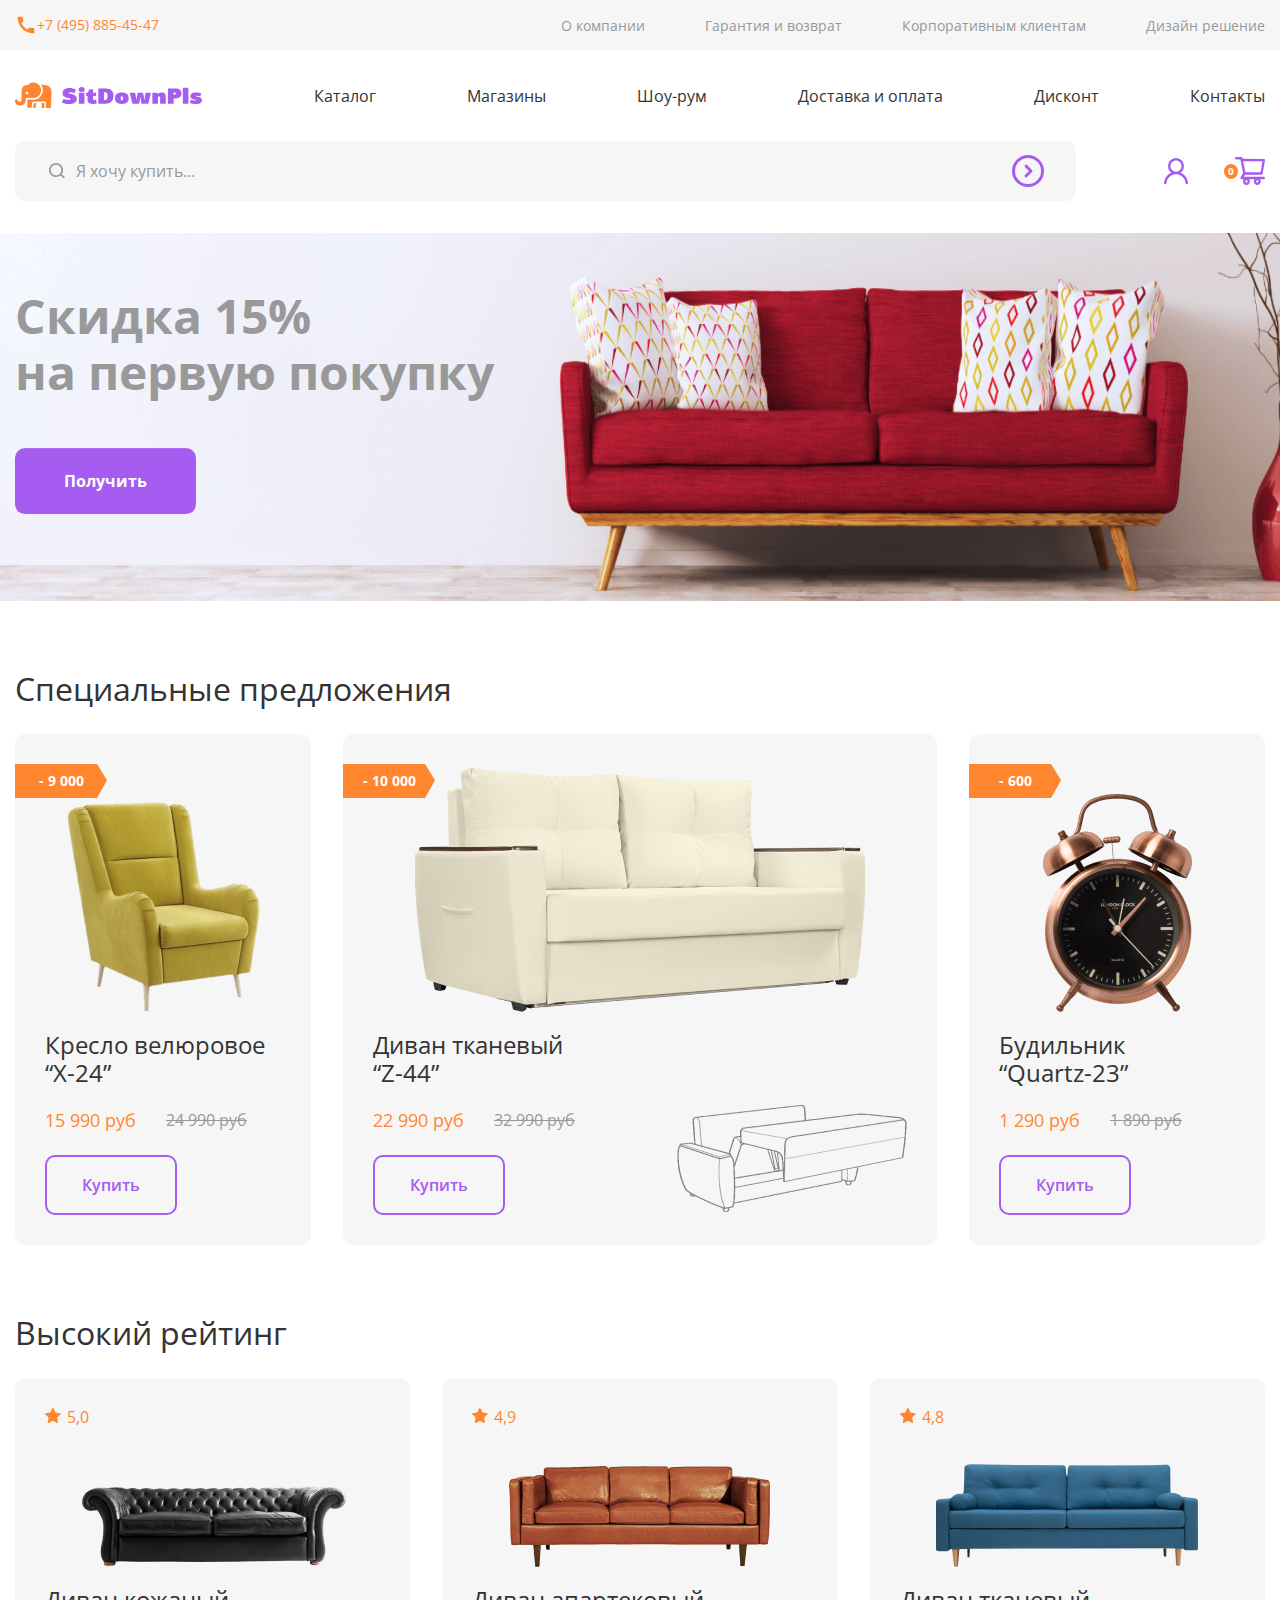
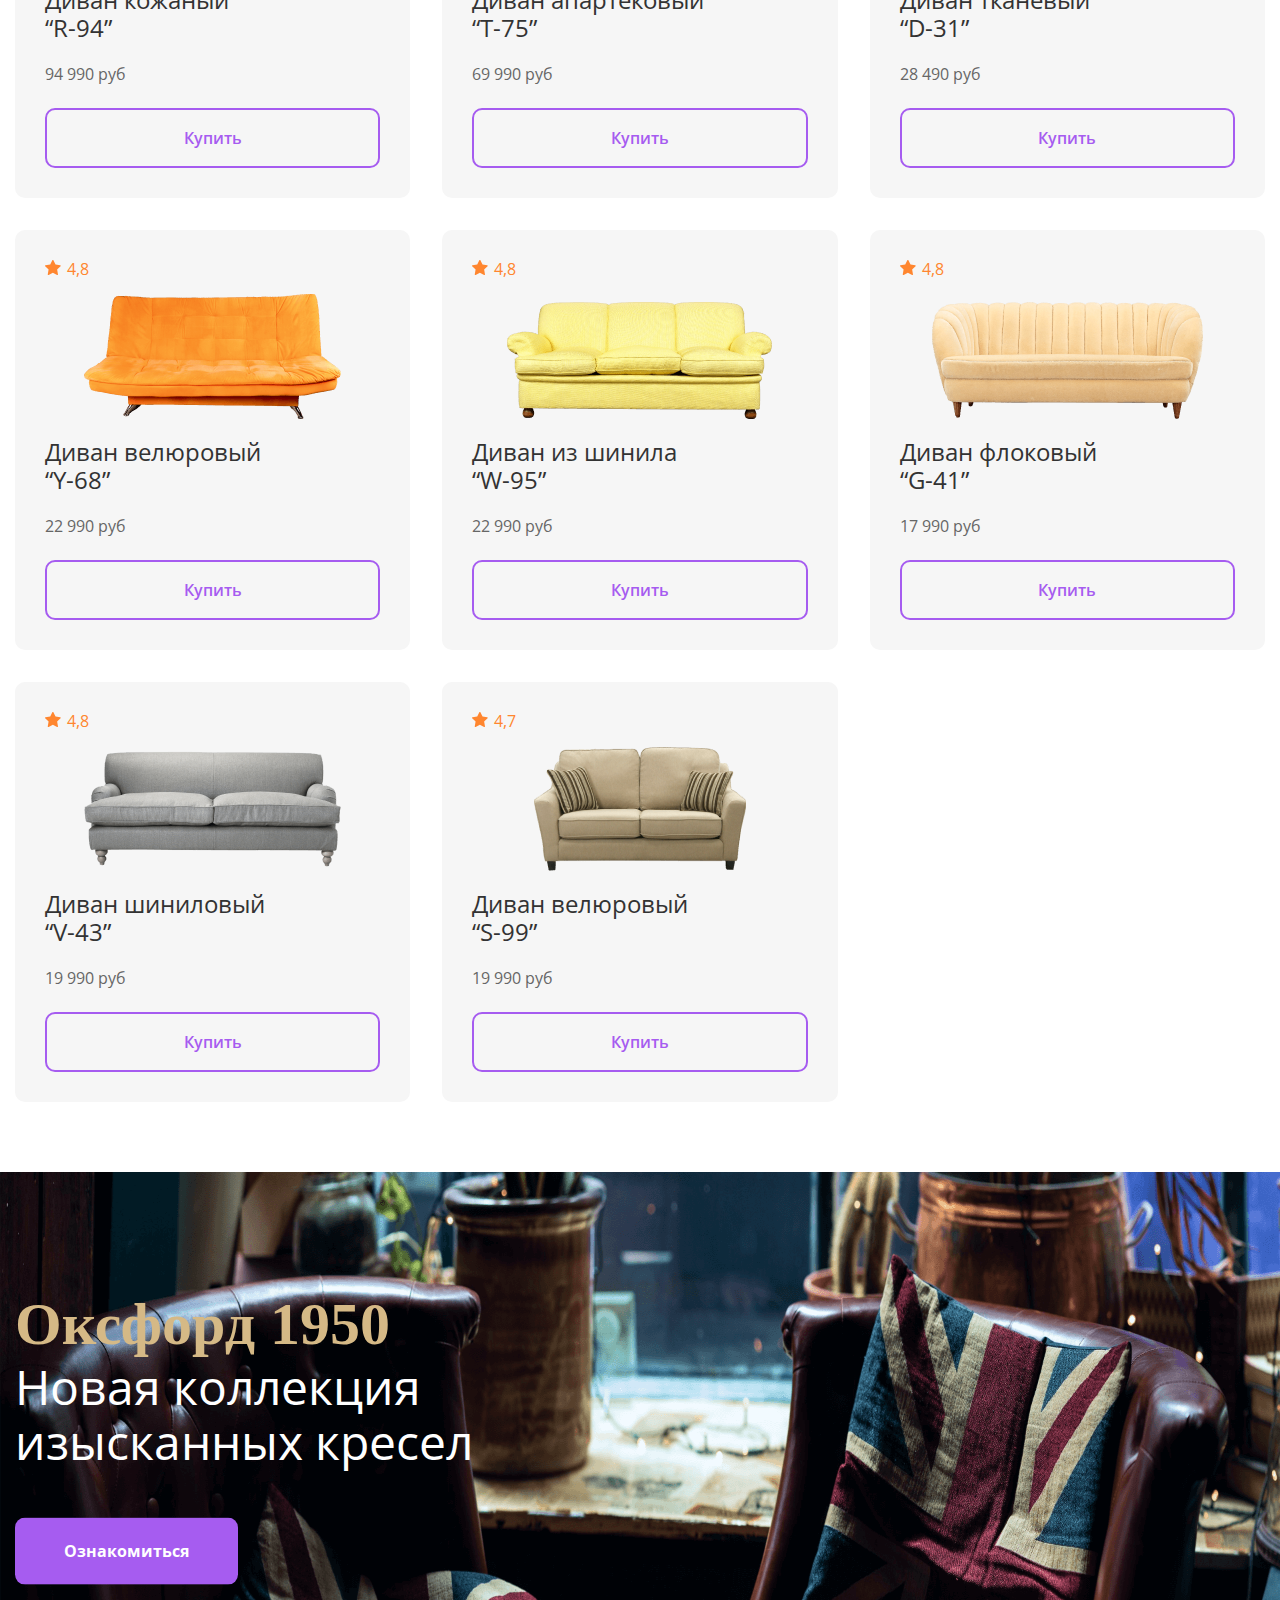
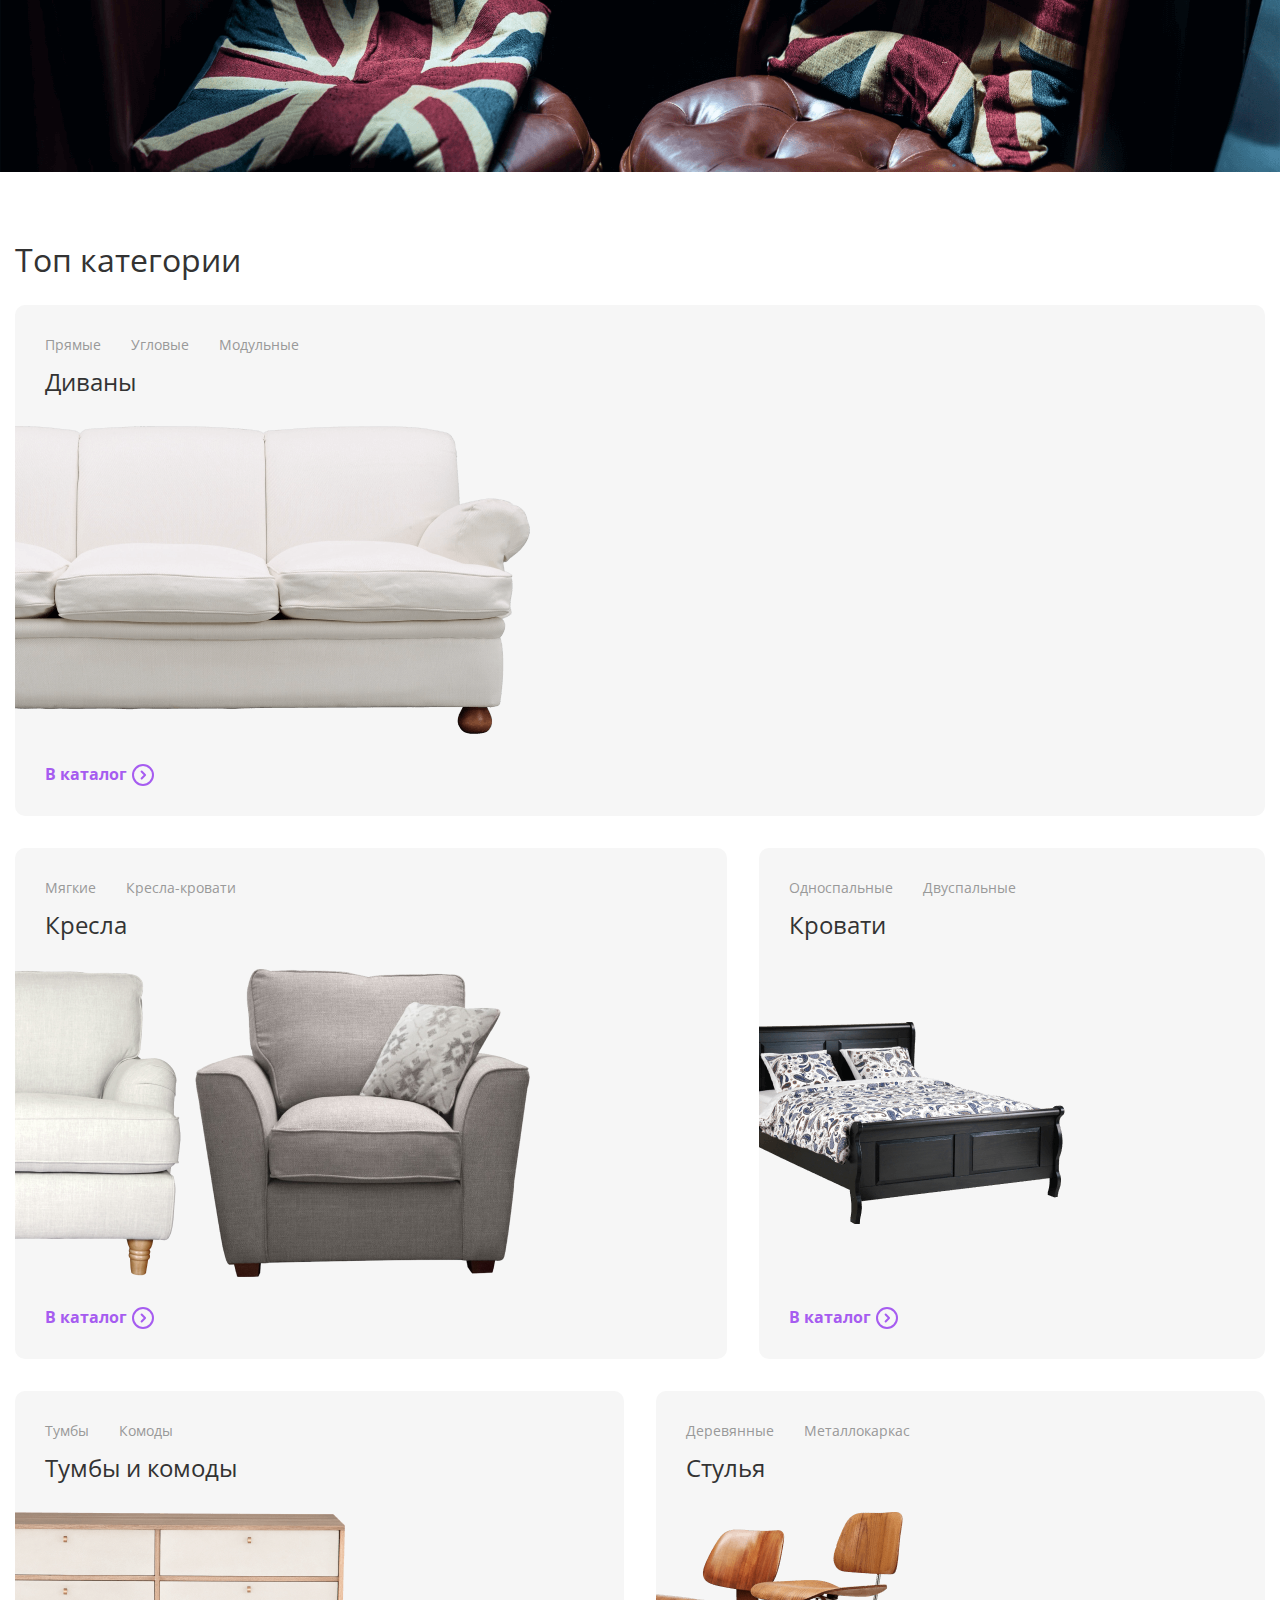
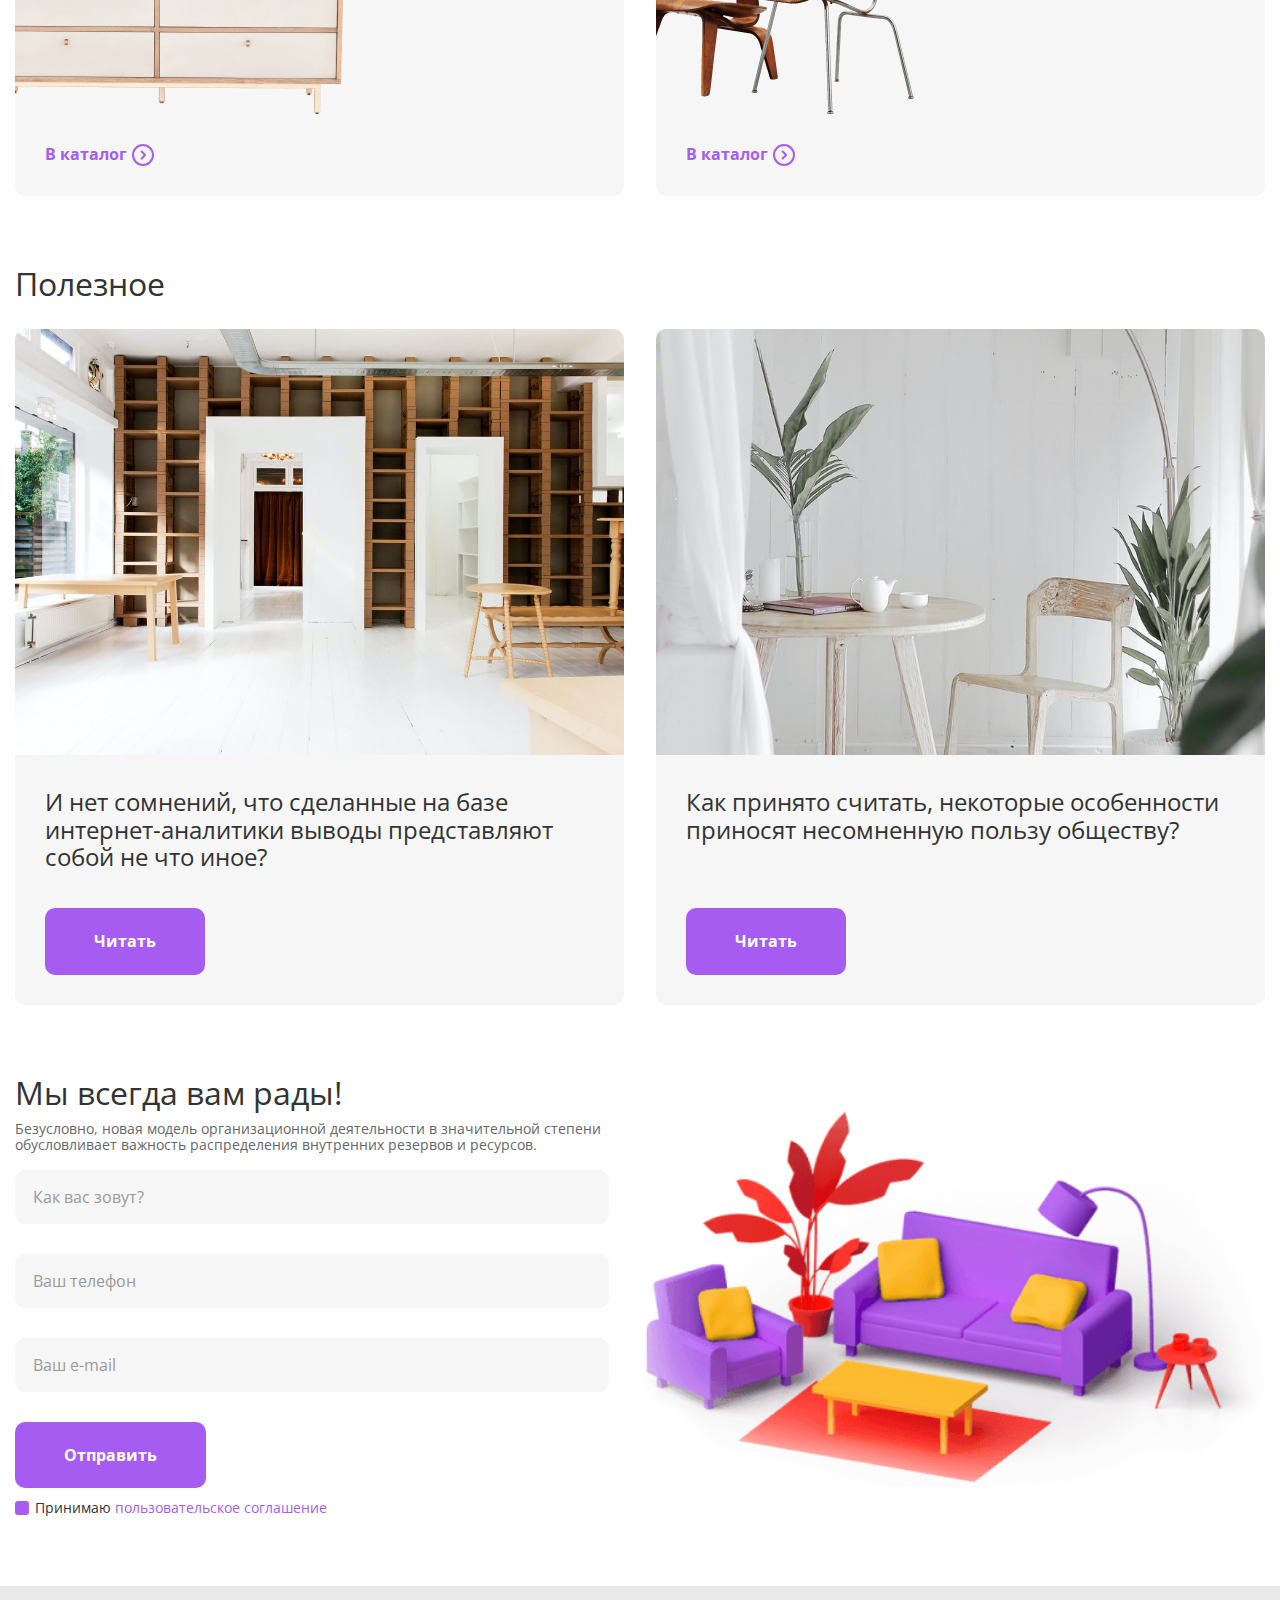
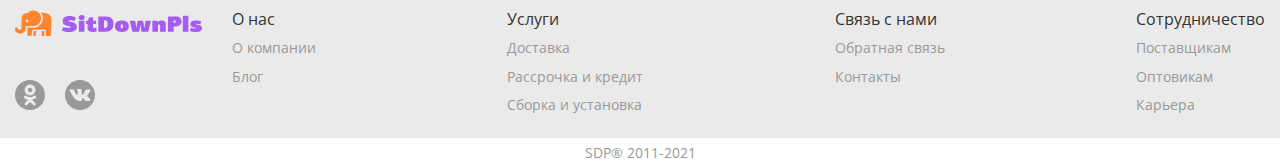
==== commit a92b5dbe: "adding burger in header" ====
--- a/index.html
+++ b/index.html
@@ -10,7 +10,7 @@
     <link rel="stylesheet" href="./css/normalize.css">
     <link rel="stylesheet" href="./css/style.css">
     <link rel="stylesheet" href="./css/main.css">
-    <link rel="stylesheet" href="./css/adaptive.css">
+    <link rel="stylesheet" href="./css/pages/main/main.css">
 </head>
 <body>
     <header class="header">
@@ -48,7 +48,7 @@
                     <nav class="nav-bottom">
                         <ul class="nav-bottom__list">
                             <li class="nav-bottom__item">
-                                <a class="nav-bottom__link text-link" href="#">Каталог</a>
+                                <a class="nav-bottom__link text-link" href="./catalog.html">Каталог</a>
                             </li>
                             <li class="nav-bottom__item">
                                 <a class="nav-bottom__link text-link" href="#">Магазины</a>
@@ -165,7 +165,7 @@
                     <nav class="nav-bottom">
                         <ul class="nav-bottom__list">
                             <li class="nav-bottom__item">
-                                <a class="nav-bottom__link text-link" href="#">Каталог</a>
+                                <a class="nav-bottom__link text-link" href="./catalog.html">Каталог</a>
                             </li>
                             <li class="nav-bottom__item">
                                 <a class="nav-bottom__link text-link" href="#">Магазины</a>
@@ -261,6 +261,36 @@
             </div>
             <div class="tablet__third">
                 <div class="container">
+                    <button class="burger">
+                        <span></span>
+                        <span></span>
+                        <span></span>
+                    </button>
+                    <div class="burger-dropdawn burger-dropdawn_close">
+                        <ul class="burger-list">
+                                <li class="burger-list__item">
+                                    <a class="burger-list__link text-link" href="./catalog.html">Каталог</a>
+                                </li>
+                                <li class="burger-list__item">
+                                    <a class="burger-list__link text-link" href="#">Доставка и оплата</a>
+                                </li>
+                                <li class="burger-list__item">
+                                    <a class="burger-list__link text-link" href="#">Магазины</a>
+                                </li>
+                                <li class="burger-list__item">
+                                    <a class="burger-list__link text-link" href="#">Дисконт</a>
+                                </li>
+                                <li class="burger-list__item">
+                                    <a class="burger-list__link text-link" href="#">Шоу-рум</a>
+                                </li>
+                                <li class="burger-list__item">
+                                    <a class="burger-list__link text-link" href="#">Контакты</a>
+                                </li>
+                            </ul>
+                        <svg width="161" height="112" viewBox="0 0 161 112" fill="none">
+                            <path opacity="0.2" fill-rule="evenodd" clip-rule="evenodd" d="M25.5794 100.365C45.8369 100.365 49.6542 82.2743 49.6542 67.7904C52.0602 67.7904 71.0747 67.7904 79.7477 67.7904C126.924 67.7904 126.936 0 81.2523 0C68.8267 0 60.8234 7.65074 58.6807 10.3159C33.1916 10.3159 30.0935 23.8426 30.0935 50.1074C30.0935 55.1744 30.0935 71.6455 30.0935 74.1827C30.0935 80.3583 27.6499 84.3648 21.0639 84.3648C15.441 84.3648 12.7777 79.3079 10.5312 72.2115C9.36058 72.8501 1.14055 77.3658 0 78.1063C2.48723 85.1955 5.1505 100.365 25.5794 100.365ZM54.2194 39.79C61.9369 39.79 62.5929 51.5796 53.6732 51.5796C46.1543 51.5796 46.35 39.79 54.2194 39.79ZM81.2538 75.1196C74.7311 75.1196 55.6729 73.6852 55.6729 73.6852V110.032L73.729 110.294L78.243 84.0011L135.421 82.91L136.927 111.737L157.992 112C157.992 112 161 55.5381 161 44.2111C161 23.201 151.745 11.3095 130.907 10.3159C125.685 10.0671 118.854 9.07789 114.355 8.84221C133.966 33.0776 118.362 75.1196 81.2538 75.1196ZM117.366 89.8566L118.869 111.213L130.907 111.476L129.402 89.8566H117.366ZM79.7477 110.558L91.785 110.82L94.7929 89.8566H84.2602L79.7477 110.558Z" fill="#666666"/>
+                        </svg>
+                    </div>
                     <a class="logo" href="./index.html">
                         <span class="logo__icon"></span>
                         <span class="logo__title"></span>
@@ -279,7 +309,7 @@
                     <nav class="nav-bottom">
                         <ul class="nav-bottom__list">
                             <li class="nav-bottom__item">
-                                <a class="nav-bottom__link text-link" href="#">Каталог</a>
+                                <a class="nav-bottom__link text-link" href="./catalog.html">Каталог</a>
                             </li>
                             <li class="nav-bottom__item">
                                 <a class="nav-bottom__link text-link" href="#">Магазины</a>
@@ -343,6 +373,49 @@
         <div class="header__mobile mobile">
             <div class="mobile__first">
                 <div class="container">
+                    <button class="burger">
+                        <span></span>
+                        <span></span>
+                        <span></span>
+                    </button>
+                    <div class="burger-dropdawn burger-dropdawn_close">
+                        <ul class="burger-list">
+                            <li class="burger-list__item">
+                                <a class="burger-list__link text-link" href="./catalog.html">Каталог</a>
+                            </li>
+                            <li class="burger-list__item">
+                                <a class="burger-list__link text-link" href="#">Доставка и оплата</a>
+                            </li>
+                            <li class="burger-list__item">
+                                <a class="burger-list__link text-link" href="#">Магазины</a>
+                            </li>
+                            <li class="burger-list__item">
+                                <a class="burger-list__link text-link" href="#">Дисконт</a>
+                            </li>
+                            <li class="burger-list__item">
+                                <a class="burger-list__link text-link" href="#">Шоу-рум</a>
+                            </li>
+                            <li class="burger-list__item">
+                                <a class="burger-list__link text-link" href="#">Контакты</a>
+                            </li>
+                        </ul>
+                    </div>
+                    <nav class="nav-top">
+                        <ul class="nav-top__list">
+                            <li class="nav-top__item">
+                                <a class="nav-top__link text-link-light" href="#">О компании</a>
+                            </li>
+                            <li class="nav-top__item">
+                                <a class="nav-top__link text-link-light" href="#">Гарантия и возврат</a>
+                            </li>
+                            <li class="nav-top__item">
+                                <a class="nav-top__link text-link-light" href="#">Корпоративным клиентам</a>
+                            </li>
+                            <li class="nav-top__item">
+                                <a class="nav-top__link text-link-light" href="#">Дизайн решение</a>
+                            </li>
+                        </ul>
+                    </nav>
                     <a class="logo" href="./index.html">
                         <span class="logo__icon"></span>
                         <span class="logo__title"></span>
@@ -369,7 +442,7 @@
                     <nav class="nav-bottom">
                         <ul class="nav-bottom__list">
                             <li class="nav-bottom__item">
-                                <a class="nav-bottom__link text-link" href="#">Каталог</a>
+                                <a class="nav-bottom__link text-link" href="./catalog.html">Каталог</a>
                             </li>
                             <li class="nav-bottom__item">
                                 <a class="nav-bottom__link text-link" href="#">Магазины</a>
@@ -579,8 +652,8 @@
     <section class="high-rating">
         <div class="container">
             <h2 class="high-rating__title title-1">Высокий рейтинг</h2>
-            <ul class="high-rating__list">
-                <li class="high-rating__item card">
+            <ul class="card-list">
+                <li class="card">
                     <div class="rating">
                         <span class="rating__num">5,0</span>
                     </div>
@@ -598,7 +671,7 @@
                         <button class="secondary-btn">Купить</button>
                     </div>
                 </li>
-                <li class="high-rating__item card">
+                <li class="card">
                     <div class="rating">
                         <span class="rating__num">4,9</span>
                     </div>
@@ -616,7 +689,7 @@
                         <button class="secondary-btn">Купить</button>
                     </div>
                 </li>
-                <li class="high-rating__item card">
+                <li class="card">
                     <div class="rating">
                         <span class="rating__num">4,8</span>
                     </div>
@@ -634,7 +707,7 @@
                         <button class="secondary-btn">Купить</button>
                     </div>
                 </li>
-                <li class="high-rating__item card">
+                <li class="card">
                     <div class="rating">
                         <span class="rating__num">4,8</span>
                     </div>
@@ -652,8 +725,7 @@
                         <button class="secondary-btn">Купить</button>
                     </div>
                 </li>
-
-                <li class="high-rating__item card">
+                <li class="card">
                     <div class="rating">
                         <span class="rating__num">4,8</span>
                     </div>
@@ -671,7 +743,7 @@
                         <button class="secondary-btn">Купить</button>
                     </div>
                 </li>
-                <li class="high-rating__item card">
+                <li class="card">
                     <div class="rating">
                         <span class="rating__num">4,8</span>
                     </div>
@@ -689,7 +761,7 @@
                         <button class="secondary-btn">Купить</button>
                     </div>
                 </li>
-                <li class="high-rating__item card">
+                <li class="card">
                     <div class="rating">
                         <span class="rating__num">4,8</span>
                     </div>
@@ -704,7 +776,7 @@
                         <button class="secondary-btn">Купить</button>
                     </div>
                 </li>
-                <li class="high-rating__item card">
+                <li class="card">
                     <div class="rating">
                         <span class="rating__num">4,7</span>
                     </div>
@@ -769,7 +841,7 @@
                         </picture>
                     </div>
                     <div class="top-category__item-bottom">
-                        <a class="arrow-btn" href="#">
+                        <a class="arrow-btn" href="./catalog.html">
                             <span class="arrow-btn__title">В каталог</span>
                             <span class="arrow-btn__span"></span>
                         </a>
@@ -802,7 +874,7 @@
                         </picture>
                     </div>
                     <div class="top-category__item-bottom">
-                        <a class="arrow-btn" href="#">
+                        <a class="arrow-btn" href="./catalog.html">
                             <span class="arrow-btn__title">В каталог</span>
                             <span class="arrow-btn__span"></span>
                         </a>
@@ -834,7 +906,7 @@
                         </picture>
                     </div>
                     <div class="top-category__item-bottom">
-                        <a class="arrow-btn" href="#">
+                        <a class="arrow-btn" href="./catalog.html">
                             <span class="arrow-btn__title">В каталог</span>
                             <span class="arrow-btn__span"></span>
                         </a>
@@ -866,7 +938,7 @@
                         </picture>
                     </div>
                     <div class="top-category__item-bottom">
-                        <a class="arrow-btn" href="#">
+                        <a class="arrow-btn" href="./catalog.html">
                             <span class="arrow-btn__title">В каталог</span>
                             <span class="arrow-btn__span"></span>
                         </a>
@@ -898,7 +970,7 @@
                         </picture>
                     </div>
                     <div class="top-category__item-bottom">
-                        <a class="arrow-btn" href="#">
+                        <a class="arrow-btn" href="./catalog.html">
                             <span class="arrow-btn__title">В каталог</span>
                             <span class="arrow-btn__span"></span>
                         </a>
@@ -1003,17 +1075,14 @@
                     Безусловно, новая модель организационной деятельности в значительной степени обусловливает важность
                     распределения внутренних резервов и ресурсов.
                 </p>
-                <form class="force__form" action="#" method="post">
+                <form class="force__form" action="#" method="post" novalidate>
                     <div class="force__row">
-                        <!--<label for="name"></label>-->
                         <input class="force__input" type="text" name="name" placeholder="Как вас зовут?">
                     </div>
                     <div class="force__row">
-                        <!--<label for="number"></label>-->
                         <input class="force__input" type="number" name="number" placeholder="Ваш телефон">
                     </div>
                     <div class="force__row">
-                        <!--<label for="email"></label>-->
                         <input class="force__input" type="email" name="email" placeholder="Ваш e-mail">
                     </div>
                     <button class="primary-btn">Отправить</button>
@@ -1100,24 +1169,9 @@
             </div>
         </div>
         <div class="footer__bottom">
-            <span>SDP®   2011-2021</span>
+            <span>SDP® 2011-2021</span>
         </div>
     </footer>
-    <script>
-        // const dropdawn = document.querySelectorAll('.dropdown');
-        const dropdawnBtn = document.querySelectorAll('.dropdown__top');
-        const searchBtn = document.querySelectorAll('.form-search__btn');
-
-        searchBtn.forEach(function(el, idx) {
-            el.addEventListener('click', function (ev) {
-                ev.target.nextElementSibling.style.display = 'block';
-            })
-        });
-        dropdawnBtn.forEach(function(el, idx) {
-            el.addEventListener('click', function (ev) {
-                this.parentElement.style.display = 'none';
-            })
-        });
-    </script>
+    <script src="./js/index.js"></script>
 </body>
 </html>--- a/css/style.css
+++ b/css/style.css
@@ -69,9 +69,9 @@
     cursor: pointer;
 }
 
-::-webkit-scrollbar { /* chrome based */
-     width: 0;  /* ширина scrollbar'a */
-     background: transparent;  /* опционально */
+::-webkit-scrollbar {
+     width: 0;
+     background: transparent;
  }
 
 body {
@@ -91,4 +91,33 @@
     margin: 0 auto;
     max-width: 1280px;
     box-sizing: content-box;
-}+}
+
+.d-none {
+    display: none;
+}
+
+@media (max-width: 1024px) {
+    .container {
+        max-width: 952px;
+    }
+}
+
+@media (max-width: 768px) {
+    .container {
+        max-width: 632px;
+    }
+}
+
+@media (max-width: 320px) {
+    .container {
+        max-width: 296px;
+        padding: 0 12px;
+    }
+}
+
+.tablet__third  {
+    position: relative;
+}
+
+
--- a/css/main.css
+++ b/css/main.css
@@ -4,13 +4,9 @@
 @import "./components/text.css";
 @import "./components/inputs.css";
 @import "./components/cards.css";
+@import "./components/breadcrumb.css";
 /* Секции */
-@import "./sections/header.css";
-@import "./sections/hero.css";
-@import "./sections/special-abilities.css";
-@import "./sections/high-rating.css";
-@import "./sections/new-collect.css";
-@import "./sections/top-category.css";
-@import "./sections/userful.css";
-@import "./sections/force.css";
-@import "./sections/footer.css";+@import "./header/header.css";
+@import "./header/adaptive.css";
+@import "./footer/footer.css";
+@import "./footer/adaptive.css";--- a/css/pages/main/main.css
+++ b/css/pages/main/main.css
@@ -0,0 +1,8 @@
+@import "./sections/hero.css";
+@import "./sections/special-abilities.css";
+@import "./sections/high-rating.css";
+@import "./sections/new-collect.css";
+@import "./sections/top-category.css";
+@import "./sections/userful.css";
+@import "./sections/force.css";
+@import "./adaptive.css";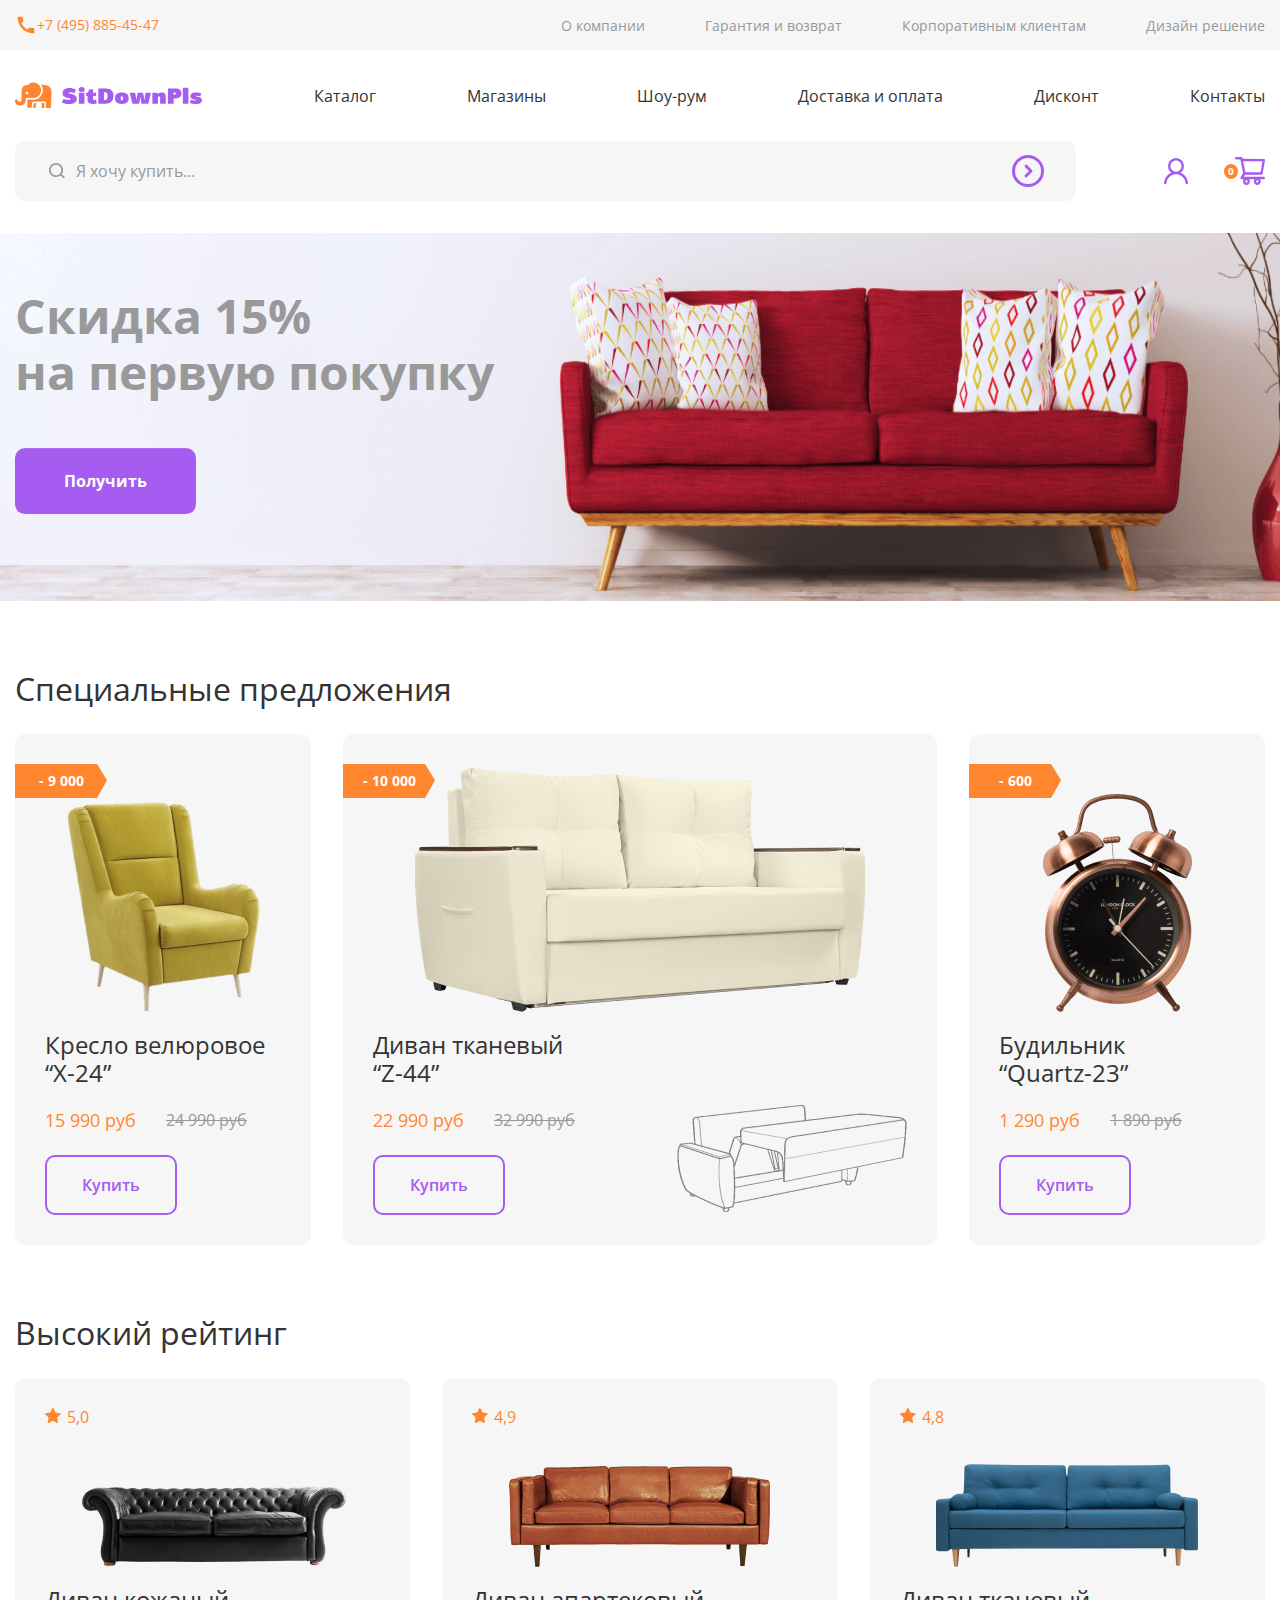
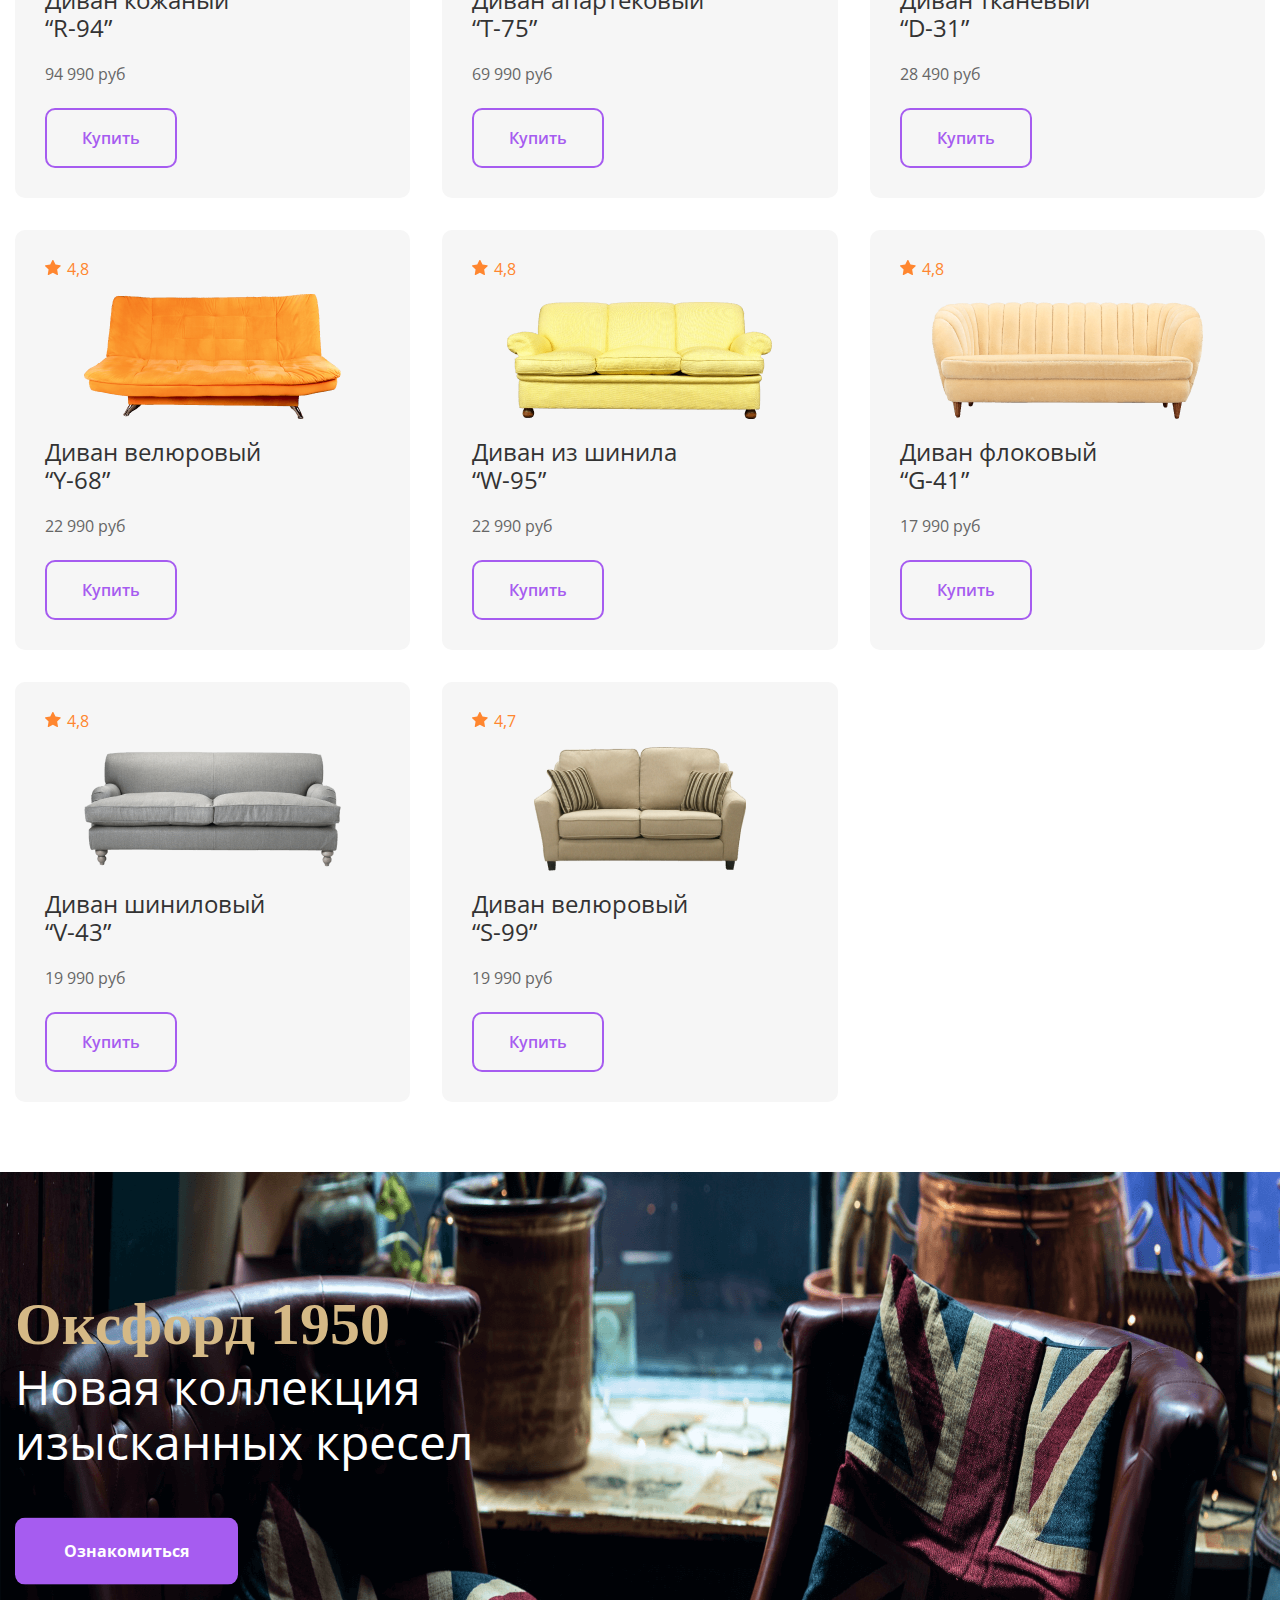
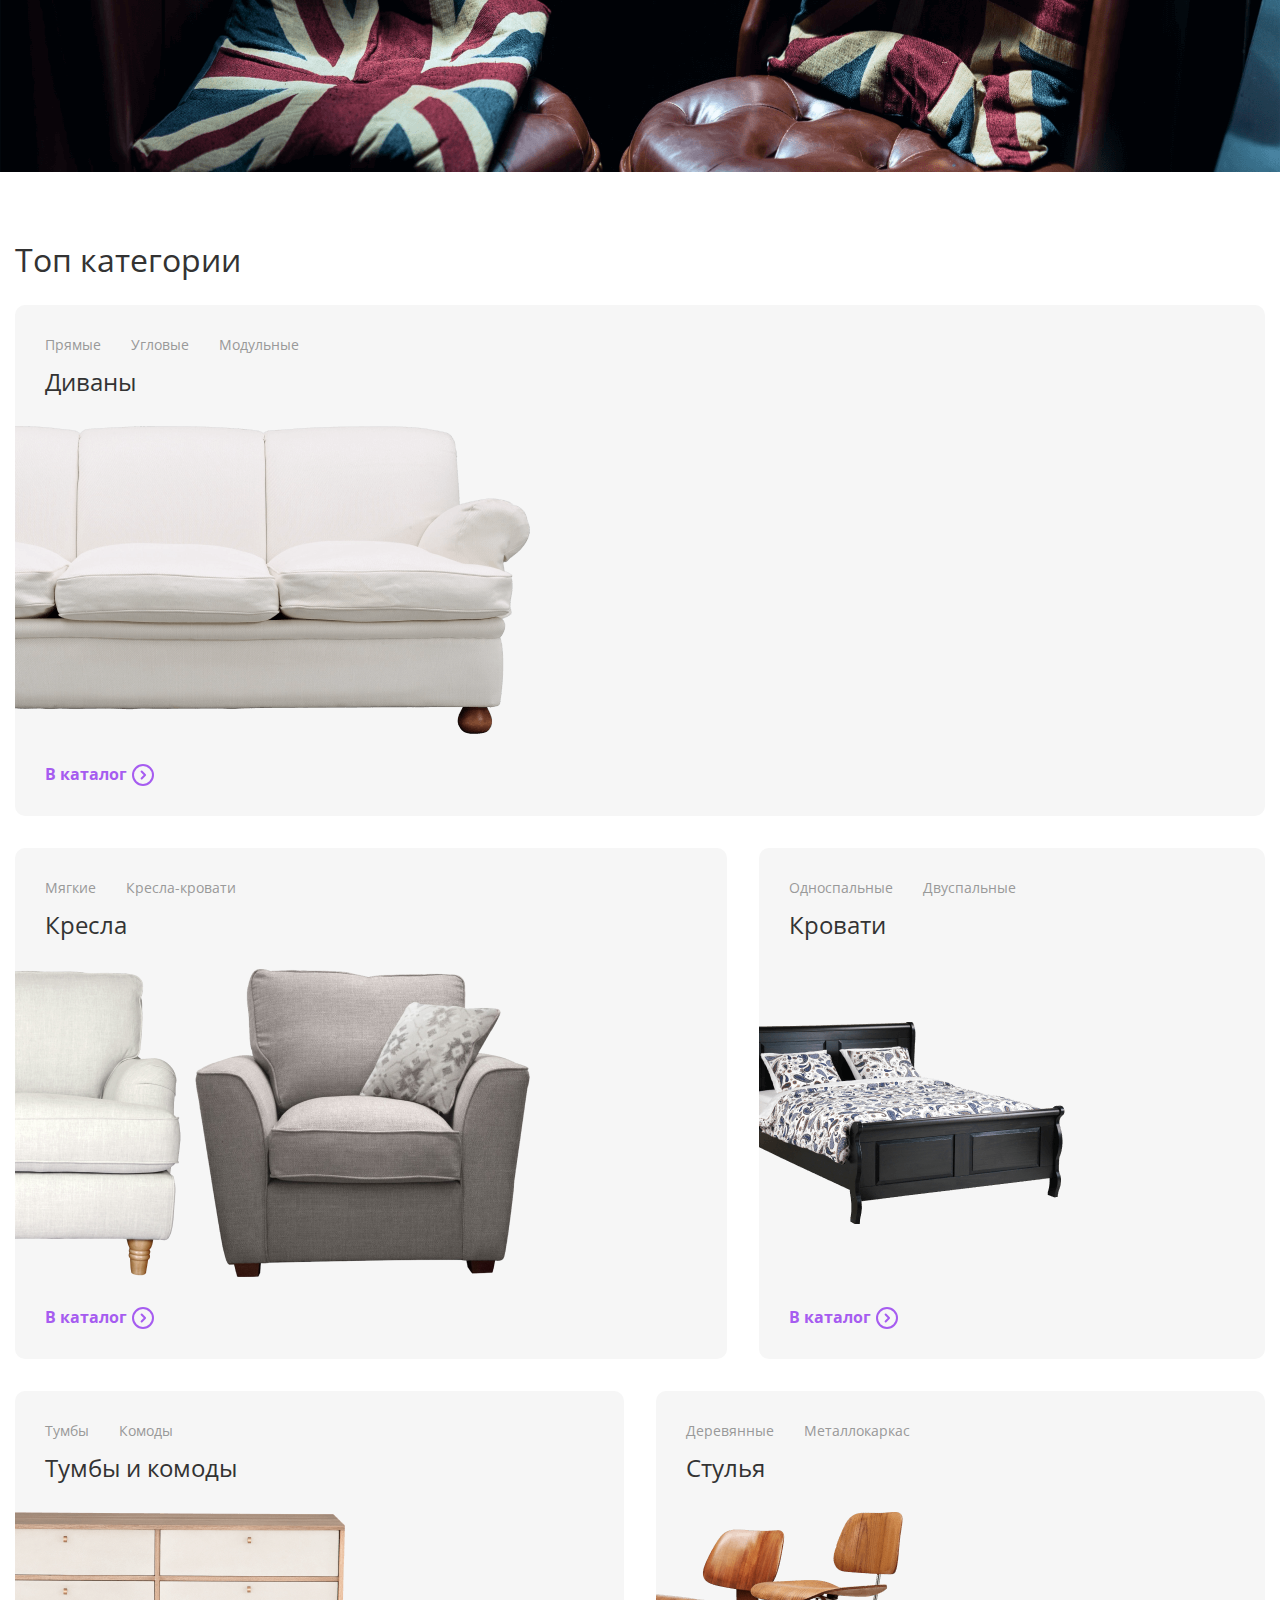
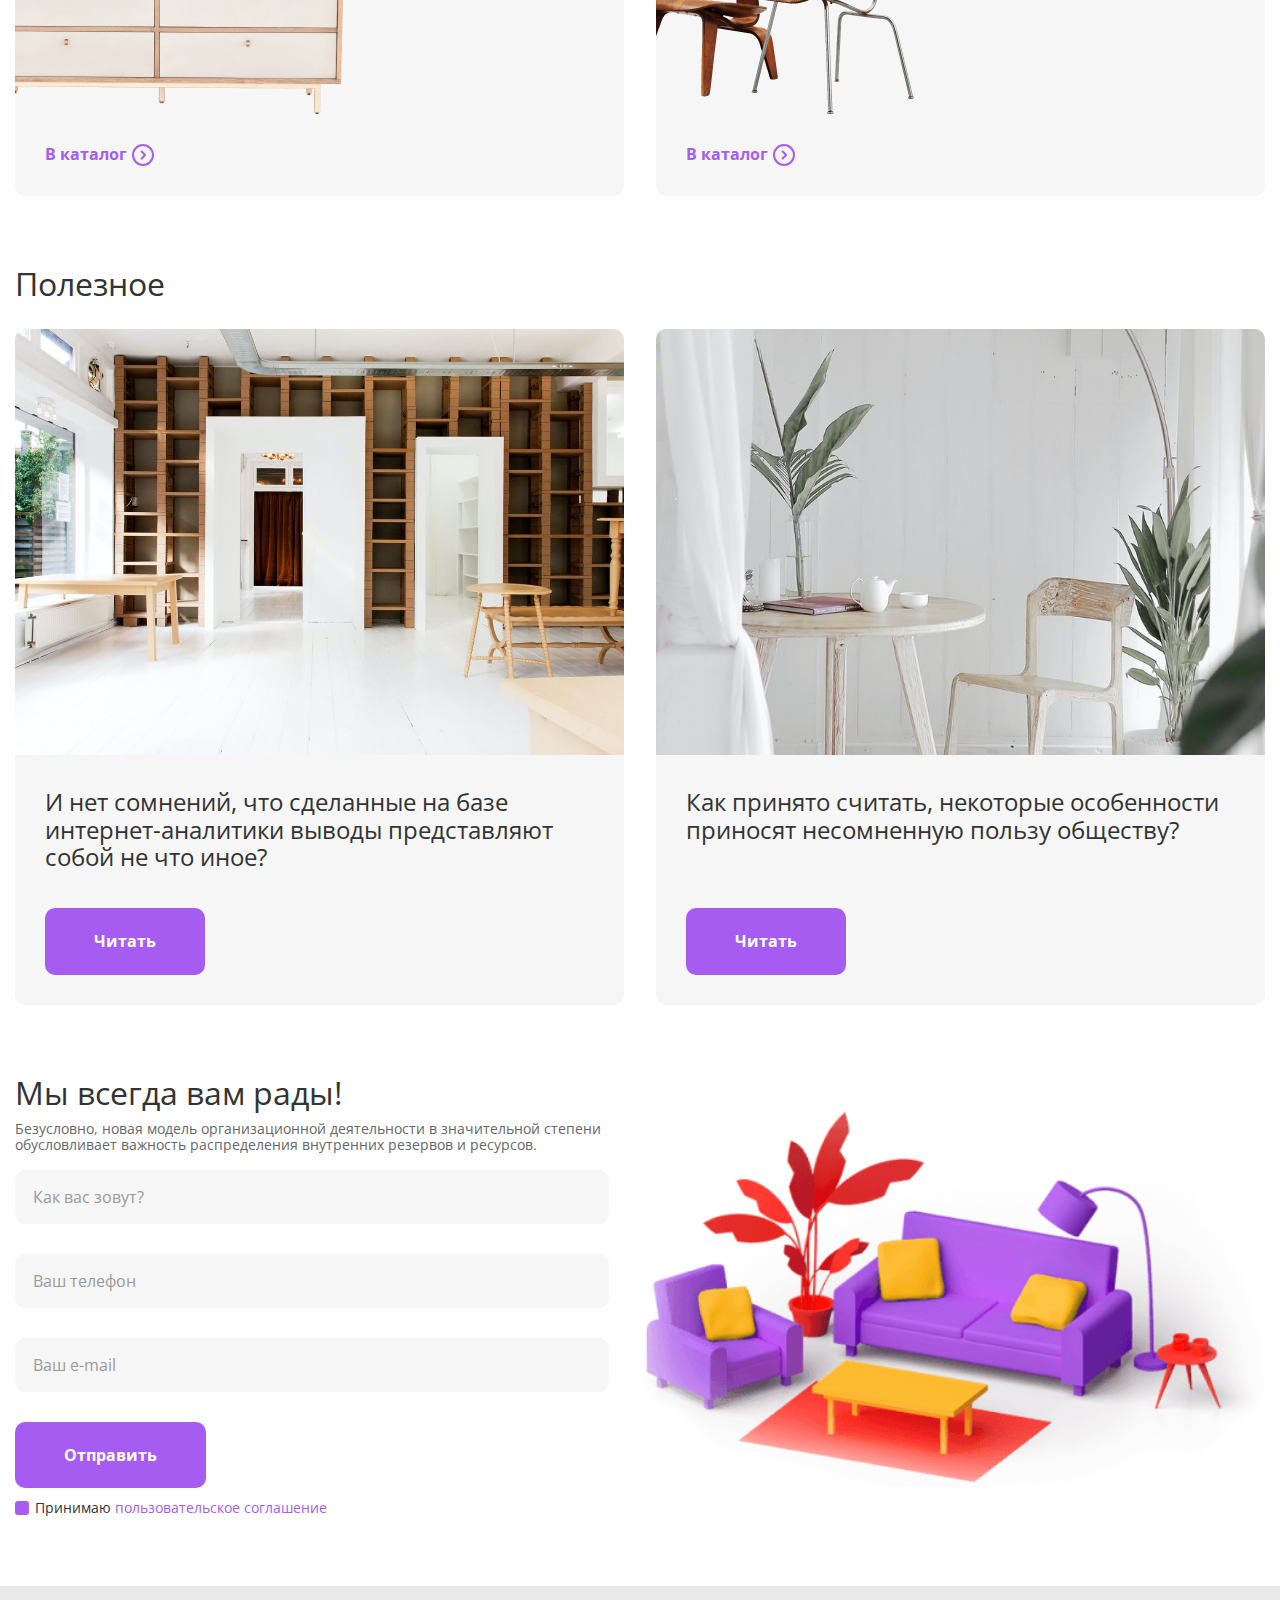
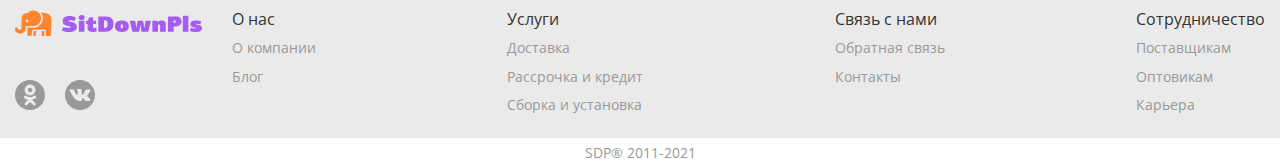
==== commit 1379bc29: "ready page product" ====
--- a/index.html
+++ b/index.html
@@ -74,7 +74,7 @@
                     <form class="form-search" action="#">
                         <input class="form-search__input" type="search" name="search" placeholder="Я хочу купить...">
                         <button class="form-search__btn"></button>
-                        <div class="dropdown">
+                        <div class="dropdown d-none">
                             <div class="dropdown__top">
                                 <h3 class="dropdown__title">Выбрать категорию</h3>
                                 <span class="dropdown__top-icon"></span>
@@ -191,7 +191,7 @@
                     <form class="form-search" action="#">
                         <input class="form-search__input" type="search" name="search" placeholder="Я хочу купить...">
                         <button class="form-search__btn"></button>
-                        <div class="dropdown">
+                        <div class="dropdown d-none">
                             <div class="dropdown__top">
                                 <h3 class="dropdown__title">Выбрать категорию</h3>
                                 <span class="dropdown__top-icon"></span>
@@ -331,7 +331,7 @@
                     <form class="form-search" action="#">
                         <input class="form-search__input" type="search" name="search" placeholder="Я хочу купить...">
                         <button class="form-search__btn"></button>
-                        <div class="dropdown">
+                        <div class="dropdown d-none">
                             <div class="dropdown__top">
                                 <h3 class="dropdown__title">Выбрать категорию</h3>
                                 <span class="dropdown__top-icon"></span>
@@ -464,7 +464,7 @@
                     <form class="form-search" action="#">
                         <input class="form-search__input" type="search" name="search" placeholder="Я хочу купить...">
                         <button class="form-search__btn"></button>
-                        <div class="dropdown">
+                        <div class="dropdown d-none">
                             <div class="dropdown__top">
                                 <h3 class="dropdown__title">Выбрать категорию</h3>
                                 <span class="dropdown__top-icon"></span>
@@ -538,7 +538,7 @@
                             <span class="card__prices-new">15 990 руб</span>
                             <span class="card__prices-old">24 990 руб</span>
                         </div>
-                        <button class="secondary-btn">Купить</button>
+                        <a class="secondary-btn" href="./product.html">Купить</a>
                     </div>
                 </li>
                 <li class="special-abilities__item card">
@@ -560,7 +560,7 @@
                                 <span class="card__prices-new">22 990 руб</span>
                                 <span class="card__prices-old">32 990 руб</span>
                             </div>
-                            <button class="secondary-btn">Купить</button>
+                            <a class="secondary-btn" href="./product.html">Купить</a>
                         </div>
                         <div class="card__bottom-right">
                             <div>
@@ -587,7 +587,7 @@
                             <span class="card__prices-new">1 290 руб</span>
                             <span class="card__prices-old">1 890 руб</span>
                         </div>
-                        <button class="secondary-btn">Купить</button>
+                        <a class="secondary-btn" href="./product.html">Купить</a>
                     </div>
                 </li>
 
@@ -607,7 +607,7 @@
                             <span class="card__prices-new">690 руб</span>
                             <span class="card__prices-old">990 руб</span>
                         </div>
-                        <button class="secondary-btn">Купить</button>
+                        <a class="secondary-btn" href="./product.html">Купить</a>
                     </div>
                 </li>
                 <li class="special-abilities__item card">
@@ -625,7 +625,7 @@
                             <span class="card__prices-new">22 990 руб</span>
                             <span class="card__prices-old">32 990 руб</span>
                         </div>
-                        <button class="secondary-btn">Купить</button>
+                        <a class="secondary-btn" href="./product.html">Купить</a>
                     </div>
                 </li>
                 <li class="special-abilities__item card">
@@ -643,7 +643,7 @@
                             <span class="card__prices-new">1 390 руб</span>
                             <span class="card__prices-old">2 090 руб</span>
                         </div>
-                        <button class="secondary-btn">Купить</button>
+                        <a class="secondary-btn" href="./product.html">Купить</a>
                     </div>
                 </li>
             </ul>
@@ -668,7 +668,7 @@
                     <div class="card__bottom">
                         <h3 class="card__title">Диван кожаный <span class="card__title-model">“R-94”</span></h3>
                         <span class="card__price">94 990 руб</span>
-                        <button class="secondary-btn">Купить</button>
+                        <a class="secondary-btn" href="./product.html">Купить</a>
                     </div>
                 </li>
                 <li class="card">
@@ -686,7 +686,7 @@
                     <div class="card__bottom">
                         <h3 class="card__title">Диван апартековый<span class="card__title-model">“T-75”</span></h3>
                         <span class="card__price">69 990 руб</span>
-                        <button class="secondary-btn">Купить</button>
+                        <a class="secondary-btn" href="./product.html">Купить</a>
                     </div>
                 </li>
                 <li class="card">
@@ -704,7 +704,7 @@
                     <div class="card__bottom">
                         <h3 class="card__title">Диван тканевый <span class="card__title-model">“D-31”</span></h3>
                         <span class="card__price">28 490 руб</span>
-                        <button class="secondary-btn">Купить</button>
+                        <a class="secondary-btn" href="./product.html">Купить</a>
                     </div>
                 </li>
                 <li class="card">
@@ -722,7 +722,7 @@
                     <div class="card__bottom">
                         <h3 class="card__title">Диван велюровый <span class="card__title-model">“Y-68”</span></h3>
                         <span class="card__price">22 990 руб</span>
-                        <button class="secondary-btn">Купить</button>
+                        <a class="secondary-btn" href="./product.html">Купить</a>
                     </div>
                 </li>
                 <li class="card">
@@ -740,7 +740,7 @@
                     <div class="card__bottom">
                         <h3 class="card__title">Диван из шинила <span class="card__title-model">“W-95”</span></h3>
                         <span class="card__price">22 990 руб</span>
-                        <button class="secondary-btn">Купить</button>
+                        <a class="secondary-btn" href="./product.html">Купить</a>
                     </div>
                 </li>
                 <li class="card">
@@ -758,7 +758,7 @@
                     <div class="card__bottom">
                         <h3 class="card__title">Диван флоковый <span class="card__title-model">“G-41”</span></h3>
                         <span class="card__price">17 990 руб</span>
-                        <button class="secondary-btn">Купить</button>
+                        <a class="secondary-btn" href="./product.html">Купить</a>
                     </div>
                 </li>
                 <li class="card">
@@ -773,7 +773,7 @@
                     <div class="card__bottom">
                         <h3 class="card__title">Диван шиниловый <span class="card__title-model">“V-43”</span></h3>
                         <span class="card__price">19 990 руб</span>
-                        <button class="secondary-btn">Купить</button>
+                        <a class="secondary-btn" href="./product.html">Купить</a>
                     </div>
                 </li>
                 <li class="card">
@@ -788,7 +788,7 @@
                     <div class="card__bottom">
                         <h3 class="card__title">Диван велюровый <span class="card__title-model">“S-99”</span></h3>
                         <span class="card__price">19 990 руб</span>
-                        <button class="secondary-btn">Купить</button>
+                        <a class="secondary-btn" href="./product.html">Купить</a>
                     </div>
                 </li>
             </ul>
--- a/css/style.css
+++ b/css/style.css
@@ -97,6 +97,11 @@
     display: none;
 }
 
+.d-block {
+    display: block;
+}
+
+
 @media (max-width: 1024px) {
     .container {
         max-width: 952px;
@@ -119,5 +124,3 @@
 .tablet__third  {
     position: relative;
 }
-
-
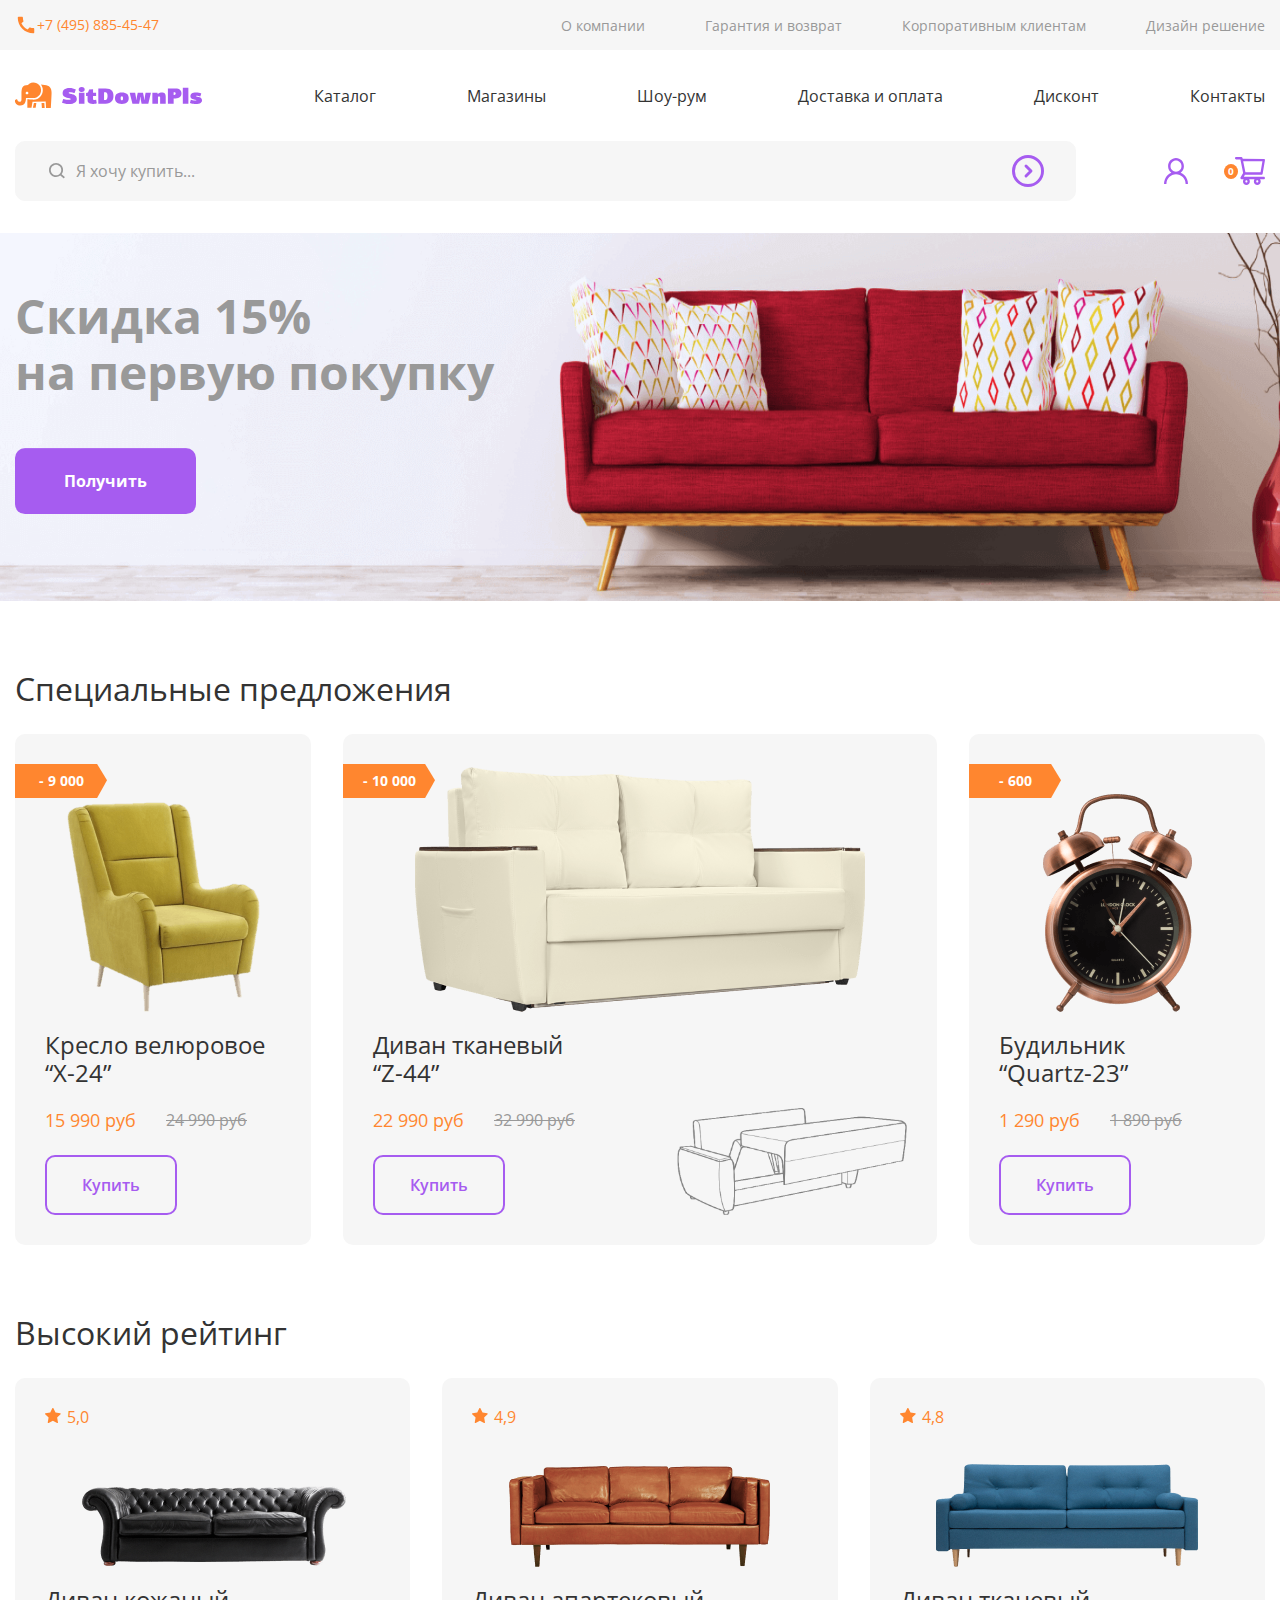
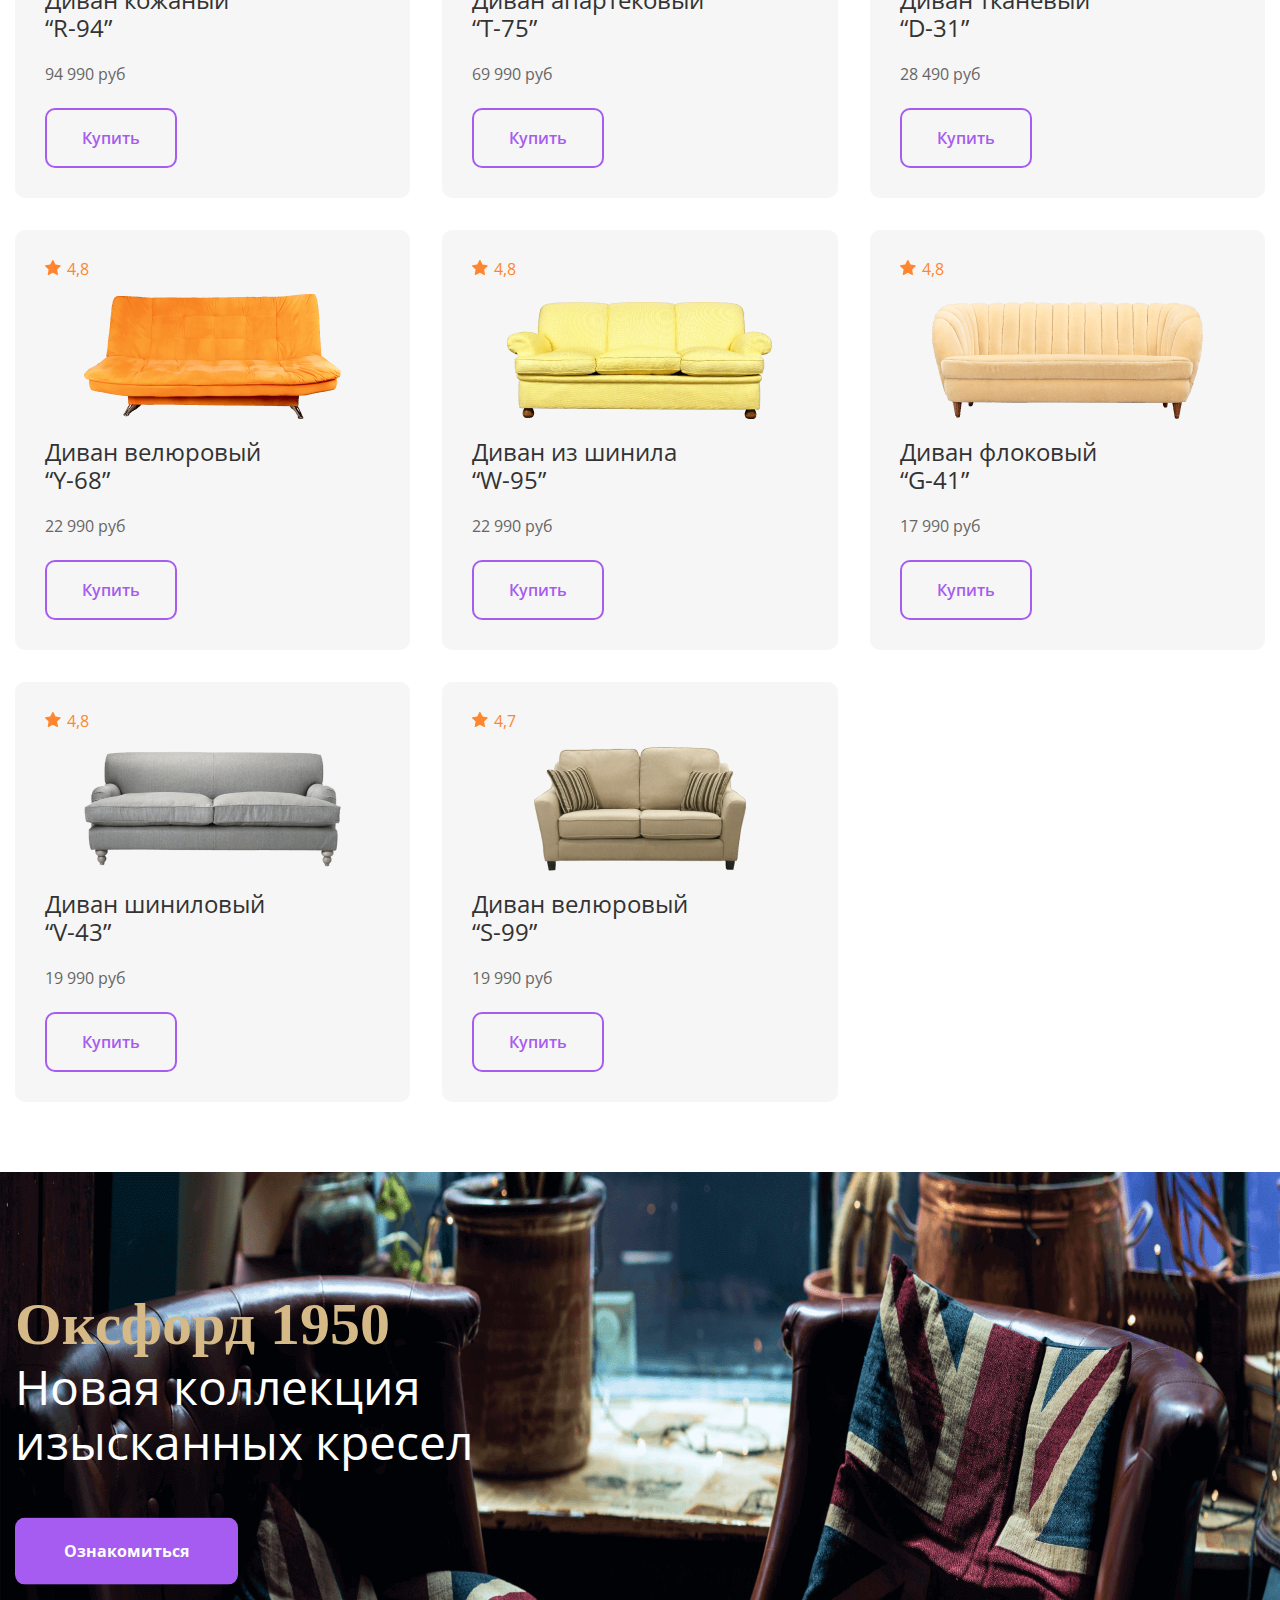
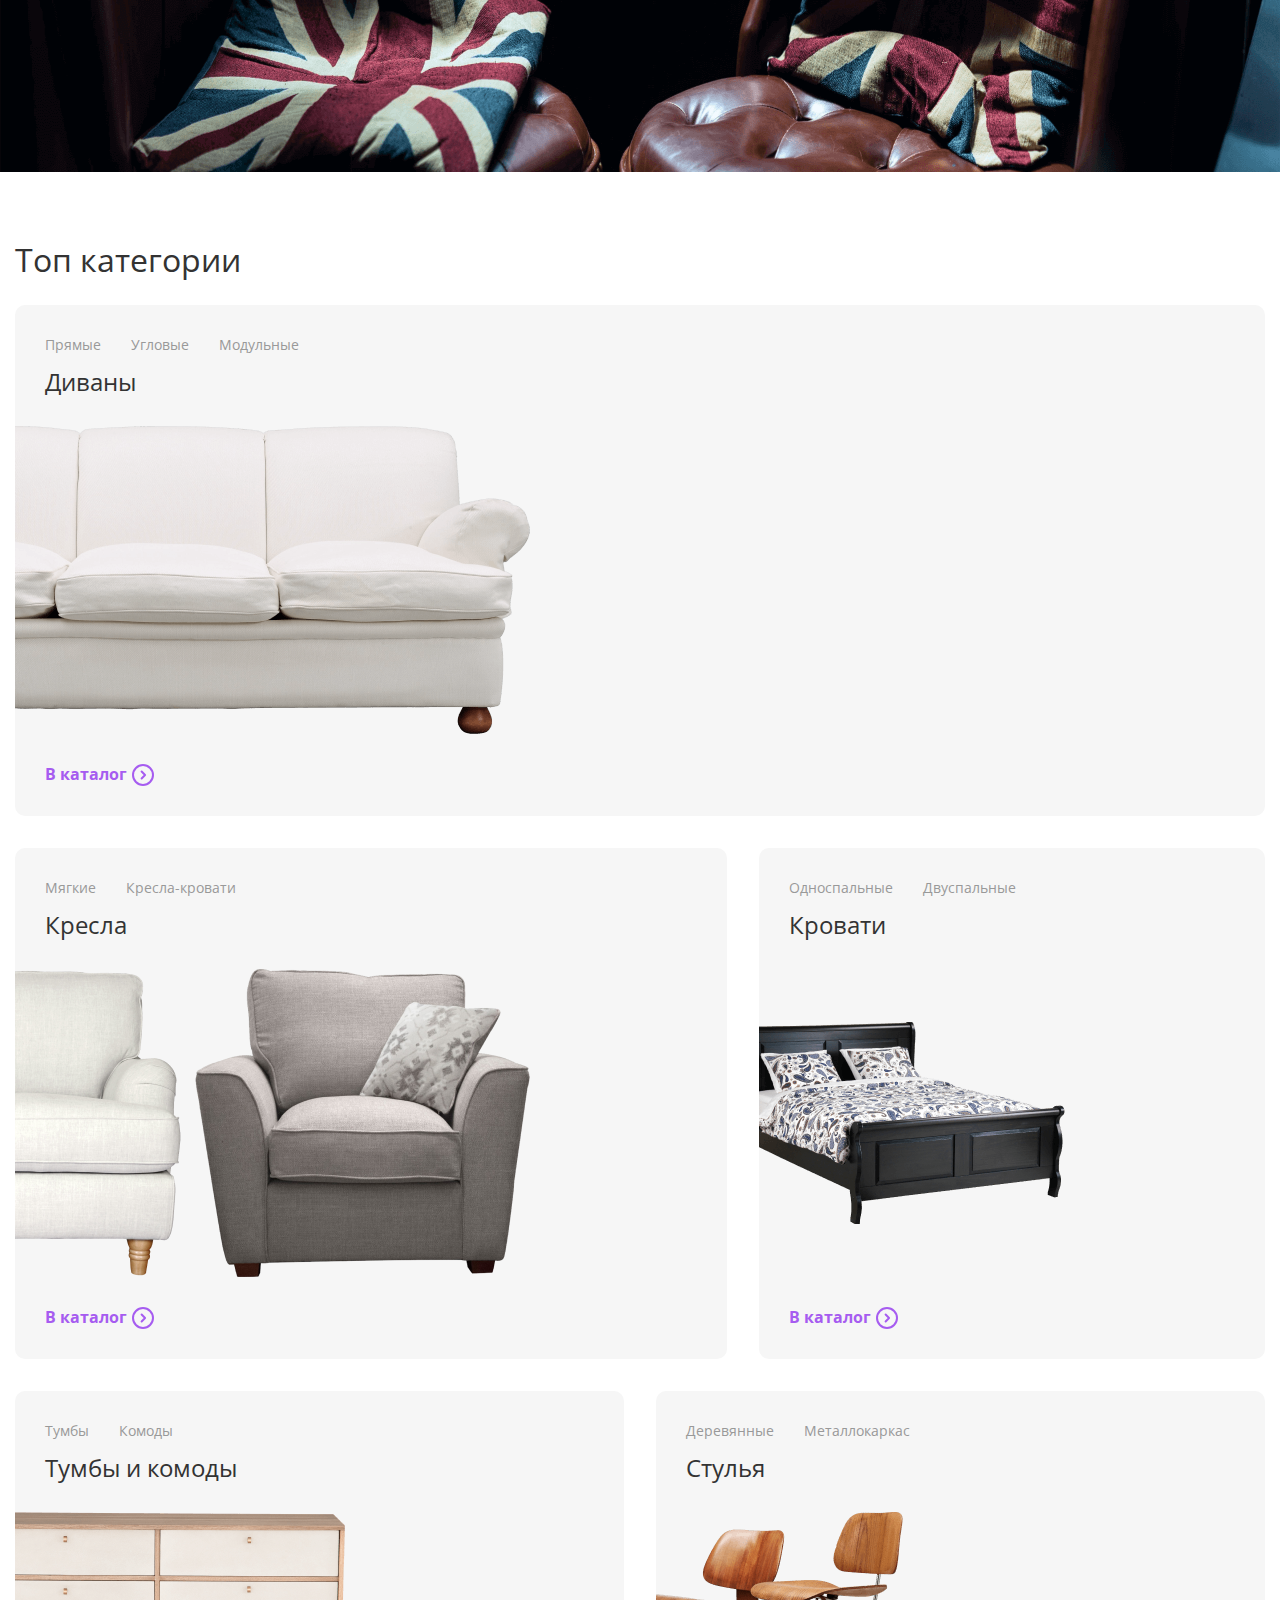
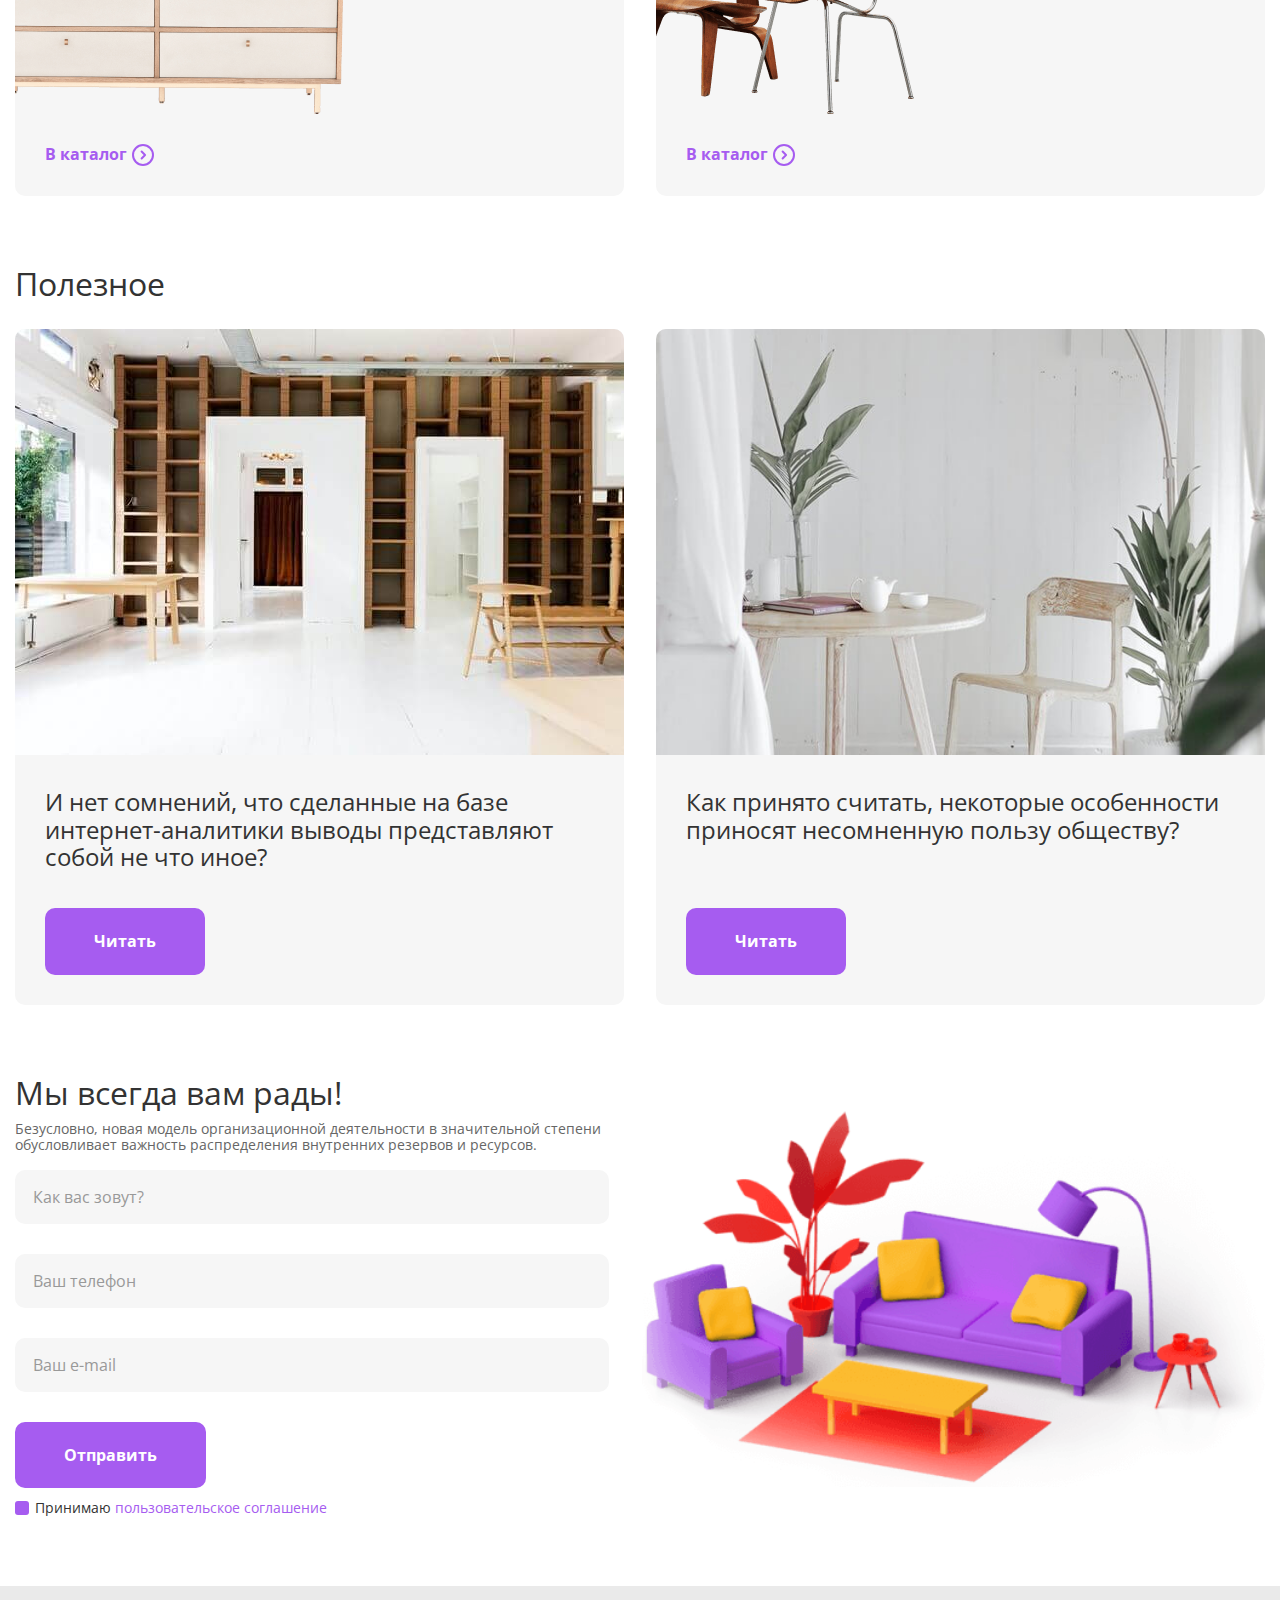
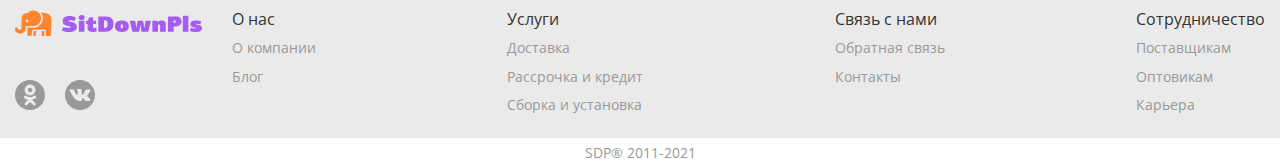
==== commit 5a0fdd3e: "working on images and paths" ====
--- a/index.html
+++ b/index.html
@@ -13,1091 +13,1064 @@
     <link rel="stylesheet" href="./css/pages/main/main.css">
 </head>
 <body>
-    <header class="header">
-        <div class="header__desktop desktop">
-            <div class="desktop__first">
-                <div class="container">
-                    <a class="phone" href="tel:+74958854547">
-                        <span class="phone__icon"></span>
-                        <span class="phone__number">+7 (495) 885-45-47</span>
-                    </a>
-                    <nav class="nav-top">
-                        <ul class="nav-top__list">
-                            <li class="nav-top__item">
-                                <a class="nav-top__link text-link-light" href="#">О компании</a>
-                            </li>
-                            <li class="nav-top__item">
-                                <a class="nav-top__link text-link-light" href="#">Гарантия и возврат</a>
-                            </li>
-                            <li class="nav-top__item">
-                                <a class="nav-top__link text-link-light" href="#">Корпоративным клиентам</a>
-                            </li>
-                            <li class="nav-top__item">
-                                <a class="nav-top__link text-link-light" href="#">Дизайн решение</a>
+<header class="header">
+    <div class="header__desktop desktop">
+        <div class="desktop__first">
+            <div class="container">
+                <a class="phone" href="tel:+74958854547">
+                    <span class="phone__icon"></span>
+                    <span class="phone__number">+7 (495) 885-45-47</span>
+                </a>
+                <nav class="nav-top">
+                    <ul class="nav-top__list">
+                        <li class="nav-top__item">
+                            <a class="nav-top__link text-link-light" href="#">О компании</a>
+                        </li>
+                        <li class="nav-top__item">
+                            <a class="nav-top__link text-link-light" href="./cooperation.html#guarantees">Гарантия и возврат</a>
+                        </li>
+                        <li class="nav-top__item">
+                            <a class="nav-top__link text-link-light" href="./cooperation.html">Корпоративным клиентам</a>
+                        </li>
+                        <li class="nav-top__item">
+                            <a class="nav-top__link text-link-light" href="#">Дизайн решение</a>
+                        </li>
+                    </ul>
+                </nav>
+            </div>
+        </div>
+        <div class="desktop__second">
+            <div class="container">
+                <a class="logo" href="./index.html">
+                    <span class="logo__icon"></span>
+                    <span class="logo__title"></span>
+                </a>
+                <nav class="nav-bottom">
+                    <ul class="nav-bottom__list">
+                        <li class="nav-bottom__item">
+                            <a class="nav-bottom__link text-link" href="./catalog.html">Каталог</a>
+                        </li>
+                        <li class="nav-bottom__item">
+                            <a class="nav-bottom__link text-link" href="#">Магазины</a>
+                        </li>
+                        <li class="nav-bottom__item">
+                            <a class="nav-bottom__link text-link" href="#">Шоу-рум</a>
+                        </li>
+                        <li class="nav-bottom__item">
+                            <a class="nav-bottom__link text-link" href="#">Доставка и оплата</a>
+                        </li>
+                        <li class="nav-bottom__item">
+                            <a class="nav-bottom__link text-link" href="#">Дисконт</a>
+                        </li>
+                        <li class="nav-bottom__item">
+                            <a class="nav-bottom__link text-link" href="#">Контакты</a>
+                        </li>
+                    </ul>
+                </nav>
+            </div>
+        </div>
+        <div class="desktop__third">
+            <div class="container">
+                <form class="form-search" action="#">
+                    <input class="form-search__input" type="search" name="search" placeholder="Я хочу купить...">
+                    <button class="form-search__btn"></button>
+                    <div class="dropdown d-none">
+                        <div class="dropdown__top">
+                            <h3 class="dropdown__title">Выбрать категорию</h3>
+                            <span class="dropdown__top-icon"></span>
+                        </div>
+                        <ul class="dropdown__list">
+                            <li class="dropdown__item">
+                                <a class="dropdown__link text-link" href="#">Диваны</a>
+                            </li>
+                            <li class="dropdown__item">
+                                <a class="dropdown__link text-link" href="#">Комоды</a>
+                            </li>
+                            <li class="dropdown__item">
+                                <a class="dropdown__link text-link" href="#">Кресла</a>
+                            </li>
+                            <li class="dropdown__item">
+                                <a class="dropdown__link text-link" href="#">Стулья</a>
+                            </li>
+                            <li class="dropdown__item">
+                                <a class="dropdown__link text-link" href="#">Пуфы</a>
+                            </li>
+                            <li class="dropdown__item">
+                                <a class="dropdown__link text-link" href="#">Столы</a>
+                            </li>
+                            <li class="dropdown__item">
+                                <a class="dropdown__link text-link" href="#">Кровати</a>
+                            </li>
+                            <li class="dropdown__item">
+                                <a class="dropdown__link text-link" href="#">Аксессуары</a>
+                            </li>
+                            <li class="dropdown__item">
+                                <a class="dropdown__link text-link" href="#">Тумбы</a>
                             </li>
                         </ul>
-                    </nav>
-                </div>
-            </div>
-            <div class="desktop__second">
-                <div class="container">
-                    <a class="logo" href="./index.html">
-                        <span class="logo__icon"></span>
-                        <span class="logo__title"></span>
-                    </a>
-                    <nav class="nav-bottom">
-                        <ul class="nav-bottom__list">
-                            <li class="nav-bottom__item">
-                                <a class="nav-bottom__link text-link" href="./catalog.html">Каталог</a>
-                            </li>
-                            <li class="nav-bottom__item">
-                                <a class="nav-bottom__link text-link" href="#">Магазины</a>
-                            </li>
-                            <li class="nav-bottom__item">
-                                <a class="nav-bottom__link text-link" href="#">Шоу-рум</a>
-                            </li>
-                            <li class="nav-bottom__item">
-                                <a class="nav-bottom__link text-link" href="#">Доставка и оплата</a>
-                            </li>
-                            <li class="nav-bottom__item">
-                                <a class="nav-bottom__link text-link" href="#">Дисконт</a>
-                            </li>
-                            <li class="nav-bottom__item">
-                                <a class="nav-bottom__link text-link" href="#">Контакты</a>
-                            </li>
-                        </ul>
-                    </nav>
-                </div>
-            </div>
-            <div class="desktop__third">
-                <div class="container">
-                    <form class="form-search" action="#">
-                        <input class="form-search__input" type="search" name="search" placeholder="Я хочу купить...">
-                        <button class="form-search__btn"></button>
-                        <div class="dropdown d-none">
-                            <div class="dropdown__top">
-                                <h3 class="dropdown__title">Выбрать категорию</h3>
-                                <span class="dropdown__top-icon"></span>
-                            </div>
-                            <ul class="dropdown__list">
-                                <li class="dropdown__item">
-                                    <a class="dropdown__link text-link" href="#">Диваны</a>
-                                </li>
-                                <li class="dropdown__item">
-                                    <a class="dropdown__link text-link" href="#">Комоды</a>
-                                </li>
-                                <li class="dropdown__item">
-                                    <a class="dropdown__link text-link" href="#">Кресла</a>
-                                </li>
-                                <li class="dropdown__item">
-                                    <a class="dropdown__link text-link" href="#">Стулья</a>
-                                </li>
-                                <li class="dropdown__item">
-                                    <a class="dropdown__link text-link" href="#">Пуфы</a>
-                                </li>
-                                <li class="dropdown__item">
-                                    <a class="dropdown__link text-link" href="#">Столы</a>
-                                </li>
-                                <li class="dropdown__item">
-                                    <a class="dropdown__link text-link" href="#">Кровати</a>
-                                </li>
-                                <li class="dropdown__item">
-                                    <a class="dropdown__link text-link" href="#">Аксессуары</a>
-                                </li>
-                                <li class="dropdown__item">
-                                    <a class="dropdown__link text-link" href="#">Тумбы</a>
-                                </li>
-                            </ul>
-                        </div>
-                    </form>
-                    <div class="user-basket">
-                        <a class="user" href="#"></a>
-                        <a class="basket" href="#">
-                            <span class="basket__count">0</span>
-                            <span class="basket__icon"></span>
-                        </a>
                     </div>
-                </div>
-            </div>
-        </div>
-        <div class="header__laptop laptop">
-            <div class="laptop__first">
-                <div class="container">
-                    <a class="phone" href="tel:+74958854547">
-                        <span class="phone__icon"></span>
-                        <span class="phone__number">+7 (495) 885-45-47</span>
+                </form>
+                <div class="user-basket">
+                    <a class="user" href="#"></a>
+                    <a class="basket" href="#">
+                        <span class="basket__count">0</span>
+                        <span class="basket__icon"></span>
                     </a>
                 </div>
             </div>
-            <div class="laptop__second">
-                <div class="container">
-                    <nav class="nav-top">
-                        <ul class="nav-top__list">
-                            <li class="nav-top__item">
-                                <a class="nav-top__link text-link-light" href="#">О компании</a>
-                            </li>
-                            <li class="nav-top__item">
-                                <a class="nav-top__link text-link-light" href="#">Гарантия и возврат</a>
-                            </li>
-                            <li class="nav-top__item">
-                                <a class="nav-top__link text-link-light" href="#">Корпоративным клиентам</a>
-                            </li>
-                            <li class="nav-top__item">
-                                <a class="nav-top__link text-link-light" href="#">Дизайн решение</a>
-                            </li>
-                        </ul>
-                    </nav>
-                    <div class="user-basket">
-                        <a class="user" href="#"></a>
-                        <a class="basket" href="#">
-                            <span class="basket__count">0</span>
-                            <span class="basket__icon"></span>
-                        </a>
-                    </div>
-                </div>
-            </div>
-            <div class="laptop__third">
-                <div class="container">
-                    <a class="logo" href="./index.html">
-                        <span class="logo__icon"></span>
-                        <span class="logo__title"></span>
-                    </a>
-                    <nav class="nav-bottom">
-                        <ul class="nav-bottom__list">
-                            <li class="nav-bottom__item">
-                                <a class="nav-bottom__link text-link" href="./catalog.html">Каталог</a>
-                            </li>
-                            <li class="nav-bottom__item">
-                                <a class="nav-bottom__link text-link" href="#">Магазины</a>
-                            </li>
-                            <li class="nav-bottom__item">
-                                <a class="nav-bottom__link text-link" href="#">Шоу-рум</a>
-                            </li>
-                            <li class="nav-bottom__item">
-                                <a class="nav-bottom__link text-link" href="#">Доставка и оплата</a>
-                            </li>
-                            <li class="nav-bottom__item">
-                                <a class="nav-bottom__link text-link" href="#">Дисконт</a>
-                            </li>
-                            <li class="nav-bottom__item">
-                                <a class="nav-bottom__link text-link" href="#">Контакты</a>
-                            </li>
-                        </ul>
-                    </nav>
-                </div>
-            </div>
-            <div class="laptop__forth">
-                <div class="container">
-                    <form class="form-search" action="#">
-                        <input class="form-search__input" type="search" name="search" placeholder="Я хочу купить...">
-                        <button class="form-search__btn"></button>
-                        <div class="dropdown d-none">
-                            <div class="dropdown__top">
-                                <h3 class="dropdown__title">Выбрать категорию</h3>
-                                <span class="dropdown__top-icon"></span>
-                            </div>
-                            <ul class="dropdown__list">
-                                <li class="dropdown__item">
-                                    <a class="dropdown__link text-link" href="#">Диваны</a>
-                                </li>
-                                <li class="dropdown__item">
-                                    <a class="dropdown__link text-link" href="#">Комоды</a>
-                                </li>
-                                <li class="dropdown__item">
-                                    <a class="dropdown__link text-link" href="#">Кресла</a>
-                                </li>
-                                <li class="dropdown__item">
-                                    <a class="dropdown__link text-link" href="#">Стулья</a>
-                                </li>
-                                <li class="dropdown__item">
-                                    <a class="dropdown__link text-link" href="#">Пуфы</a>
-                                </li>
-                                <li class="dropdown__item">
-                                    <a class="dropdown__link text-link" href="#">Столы</a>
-                                </li>
-                                <li class="dropdown__item">
-                                    <a class="dropdown__link text-link" href="#">Кровати</a>
-                                </li>
-                                <li class="dropdown__item">
-                                    <a class="dropdown__link text-link" href="#">Аксессуары</a>
-                                </li>
-                                <li class="dropdown__item">
-                                    <a class="dropdown__link text-link" href="#">Тумбы</a>
-                                </li>
-                            </ul>
-                        </div>
-                    </form>
-                </div>
-            </div>
-        </div>
-        <div class="header__tablet tablet">
-            <div class="tablet__first">
-                <div class="container">
-                    <a class="phone" href="tel:+74958854547">
-                        <span class="phone__icon"></span>
-                        <span class="phone__number">+7 (495) 885-45-47</span>
+        </div>
+    </div>
+    <div class="header__laptop laptop">
+        <div class="laptop__first">
+            <div class="container">
+                <a class="phone" href="tel:+74958854547">
+                    <span class="phone__icon"></span>
+                    <span class="phone__number">+7 (495) 885-45-47</span>
+                </a>
+            </div>
+        </div>
+        <div class="laptop__second">
+            <div class="container">
+                <nav class="nav-top">
+                    <ul class="nav-top__list">
+                        <li class="nav-top__item">
+                            <a class="nav-top__link text-link-light" href="#">О компании</a>
+                        </li>
+                        <li class="nav-top__item">
+                            <a class="nav-top__link text-link-light" href="./cooperation.html#guarantees">Гарантия и возврат</a>
+                        </li>
+                        <li class="nav-top__item">
+                            <a class="nav-top__link text-link-light" href="./cooperation.html">Корпоративным клиентам</a>
+                        </li>
+                        <li class="nav-top__item">
+                            <a class="nav-top__link text-link-light" href="#">Дизайн решение</a>
+                        </li>
+                    </ul>
+                </nav>
+                <div class="user-basket">
+                    <a class="user" href="#"></a>
+                    <a class="basket" href="#">
+                        <span class="basket__count">0</span>
+                        <span class="basket__icon"></span>
                     </a>
                 </div>
             </div>
-            <div class="tablet__second">
-                <div class="container">
-                    <nav class="nav-top">
-                        <ul class="nav-top__list">
-                            <li class="nav-top__item">
-                                <a class="nav-top__link text-link-light" href="#">О компании</a>
-                            </li>
-                            <li class="nav-top__item">
-                                <a class="nav-top__link text-link-light" href="#">Гарантия и возврат</a>
-                            </li>
-                            <li class="nav-top__item">
-                                <a class="nav-top__link text-link-light" href="#">Корпоративным клиентам</a>
-                            </li>
-                            <li class="nav-top__item">
-                                <a class="nav-top__link text-link-light" href="#">Дизайн решение</a>
-                            </li>
-                        </ul>
-                    </nav>
-                </div>
-            </div>
-            <div class="tablet__third">
-                <div class="container">
-                    <button class="burger">
-                        <span></span>
-                        <span></span>
-                        <span></span>
-                    </button>
-                    <div class="burger-dropdawn burger-dropdawn_close">
-                        <ul class="burger-list">
-                                <li class="burger-list__item">
-                                    <a class="burger-list__link text-link" href="./catalog.html">Каталог</a>
-                                </li>
-                                <li class="burger-list__item">
-                                    <a class="burger-list__link text-link" href="#">Доставка и оплата</a>
-                                </li>
-                                <li class="burger-list__item">
-                                    <a class="burger-list__link text-link" href="#">Магазины</a>
-                                </li>
-                                <li class="burger-list__item">
-                                    <a class="burger-list__link text-link" href="#">Дисконт</a>
-                                </li>
-                                <li class="burger-list__item">
-                                    <a class="burger-list__link text-link" href="#">Шоу-рум</a>
-                                </li>
-                                <li class="burger-list__item">
-                                    <a class="burger-list__link text-link" href="#">Контакты</a>
-                                </li>
-                            </ul>
-                        <svg width="161" height="112" viewBox="0 0 161 112" fill="none">
-                            <path opacity="0.2" fill-rule="evenodd" clip-rule="evenodd" d="M25.5794 100.365C45.8369 100.365 49.6542 82.2743 49.6542 67.7904C52.0602 67.7904 71.0747 67.7904 79.7477 67.7904C126.924 67.7904 126.936 0 81.2523 0C68.8267 0 60.8234 7.65074 58.6807 10.3159C33.1916 10.3159 30.0935 23.8426 30.0935 50.1074C30.0935 55.1744 30.0935 71.6455 30.0935 74.1827C30.0935 80.3583 27.6499 84.3648 21.0639 84.3648C15.441 84.3648 12.7777 79.3079 10.5312 72.2115C9.36058 72.8501 1.14055 77.3658 0 78.1063C2.48723 85.1955 5.1505 100.365 25.5794 100.365ZM54.2194 39.79C61.9369 39.79 62.5929 51.5796 53.6732 51.5796C46.1543 51.5796 46.35 39.79 54.2194 39.79ZM81.2538 75.1196C74.7311 75.1196 55.6729 73.6852 55.6729 73.6852V110.032L73.729 110.294L78.243 84.0011L135.421 82.91L136.927 111.737L157.992 112C157.992 112 161 55.5381 161 44.2111C161 23.201 151.745 11.3095 130.907 10.3159C125.685 10.0671 118.854 9.07789 114.355 8.84221C133.966 33.0776 118.362 75.1196 81.2538 75.1196ZM117.366 89.8566L118.869 111.213L130.907 111.476L129.402 89.8566H117.366ZM79.7477 110.558L91.785 110.82L94.7929 89.8566H84.2602L79.7477 110.558Z" fill="#666666"/>
-                        </svg>
-                    </div>
-                    <a class="logo" href="./index.html">
-                        <span class="logo__icon"></span>
-                        <span class="logo__title"></span>
-                    </a>
-                    <div class="user-basket">
-                        <a class="user" href="#"></a>
-                        <a class="basket" href="#">
-                            <span class="basket__count">0</span>
-                            <span class="basket__icon"></span>
-                        </a>
-                    </div>
-                </div>
-            </div>
-            <div class="tablet__forth">
-                <div class="container">
-                    <nav class="nav-bottom">
-                        <ul class="nav-bottom__list">
-                            <li class="nav-bottom__item">
-                                <a class="nav-bottom__link text-link" href="./catalog.html">Каталог</a>
-                            </li>
-                            <li class="nav-bottom__item">
-                                <a class="nav-bottom__link text-link" href="#">Магазины</a>
-                            </li>
-                            <li class="nav-bottom__item">
-                                <a class="nav-bottom__link text-link" href="#">Шоу-рум</a>
-                            </li>
-                            <li class="nav-bottom__item">
-                                <a class="nav-bottom__link text-link" href="#">Доставка и оплата</a>
-                            </li>
-                            <li class="nav-bottom__item">
-                                <a class="nav-bottom__link text-link" href="#">Дисконт</a>
-                            </li>
-                            <li class="nav-bottom__item">
-                                <a class="nav-bottom__link text-link" href="#">Контакты</a>
-                            </li>
-                        </ul>
-                    </nav>
-                    <form class="form-search" action="#">
-                        <input class="form-search__input" type="search" name="search" placeholder="Я хочу купить...">
-                        <button class="form-search__btn"></button>
-                        <div class="dropdown d-none">
-                            <div class="dropdown__top">
-                                <h3 class="dropdown__title">Выбрать категорию</h3>
-                                <span class="dropdown__top-icon"></span>
-                            </div>
-                            <ul class="dropdown__list">
-                                <li class="dropdown__item">
-                                    <a class="dropdown__link text-link" href="#">Диваны</a>
-                                </li>
-                                <li class="dropdown__item">
-                                    <a class="dropdown__link text-link" href="#">Комоды</a>
-                                </li>
-                                <li class="dropdown__item">
-                                    <a class="dropdown__link text-link" href="#">Кресла</a>
-                                </li>
-                                <li class="dropdown__item">
-                                    <a class="dropdown__link text-link" href="#">Стулья</a>
-                                </li>
-                                <li class="dropdown__item">
-                                    <a class="dropdown__link text-link" href="#">Пуфы</a>
-                                </li>
-                                <li class="dropdown__item">
-                                    <a class="dropdown__link text-link" href="#">Столы</a>
-                                </li>
-                                <li class="dropdown__item">
-                                    <a class="dropdown__link text-link" href="#">Кровати</a>
-                                </li>
-                                <li class="dropdown__item">
-                                    <a class="dropdown__link text-link" href="#">Аксессуары</a>
-                                </li>
-                                <li class="dropdown__item">
-                                    <a class="dropdown__link text-link" href="#">Тумбы</a>
-                                </li>
-                            </ul>
-                        </div>
-                    </form>
-                </div>
-            </div>
-        </div>
-        <div class="header__mobile mobile">
-            <div class="mobile__first">
-                <div class="container">
-                    <button class="burger">
-                        <span></span>
-                        <span></span>
-                        <span></span>
-                    </button>
-                    <div class="burger-dropdawn burger-dropdawn_close">
-                        <ul class="burger-list">
-                            <li class="burger-list__item">
-                                <a class="burger-list__link text-link" href="./catalog.html">Каталог</a>
-                            </li>
-                            <li class="burger-list__item">
-                                <a class="burger-list__link text-link" href="#">Доставка и оплата</a>
-                            </li>
-                            <li class="burger-list__item">
-                                <a class="burger-list__link text-link" href="#">Магазины</a>
-                            </li>
-                            <li class="burger-list__item">
-                                <a class="burger-list__link text-link" href="#">Дисконт</a>
-                            </li>
-                            <li class="burger-list__item">
-                                <a class="burger-list__link text-link" href="#">Шоу-рум</a>
-                            </li>
-                            <li class="burger-list__item">
-                                <a class="burger-list__link text-link" href="#">Контакты</a>
+        </div>
+        <div class="laptop__third">
+            <div class="container">
+                <a class="logo" href="./index.html">
+                    <span class="logo__icon"></span>
+                    <span class="logo__title"></span>
+                </a>
+                <nav class="nav-bottom">
+                    <ul class="nav-bottom__list">
+                        <li class="nav-bottom__item">
+                            <a class="nav-bottom__link text-link" href="./catalog.html">Каталог</a>
+                        </li>
+                        <li class="nav-bottom__item">
+                            <a class="nav-bottom__link text-link" href="#">Магазины</a>
+                        </li>
+                        <li class="nav-bottom__item">
+                            <a class="nav-bottom__link text-link" href="#">Шоу-рум</a>
+                        </li>
+                        <li class="nav-bottom__item">
+                            <a class="nav-bottom__link text-link" href="#">Доставка и оплата</a>
+                        </li>
+                        <li class="nav-bottom__item">
+                            <a class="nav-bottom__link text-link" href="#">Дисконт</a>
+                        </li>
+                        <li class="nav-bottom__item">
+                            <a class="nav-bottom__link text-link" href="#">Контакты</a>
+                        </li>
+                    </ul>
+                </nav>
+            </div>
+        </div>
+        <div class="laptop__forth">
+            <div class="container">
+                <form class="form-search" action="#">
+                    <input class="form-search__input" type="search" name="search" placeholder="Я хочу купить...">
+                    <button class="form-search__btn"></button>
+                    <div class="dropdown d-none">
+                        <div class="dropdown__top">
+                            <h3 class="dropdown__title">Выбрать категорию</h3>
+                            <span class="dropdown__top-icon"></span>
+                        </div>
+                        <ul class="dropdown__list">
+                            <li class="dropdown__item">
+                                <a class="dropdown__link text-link" href="#">Диваны</a>
+                            </li>
+                            <li class="dropdown__item">
+                                <a class="dropdown__link text-link" href="#">Комоды</a>
+                            </li>
+                            <li class="dropdown__item">
+                                <a class="dropdown__link text-link" href="#">Кресла</a>
+                            </li>
+                            <li class="dropdown__item">
+                                <a class="dropdown__link text-link" href="#">Стулья</a>
+                            </li>
+                            <li class="dropdown__item">
+                                <a class="dropdown__link text-link" href="#">Пуфы</a>
+                            </li>
+                            <li class="dropdown__item">
+                                <a class="dropdown__link text-link" href="#">Столы</a>
+                            </li>
+                            <li class="dropdown__item">
+                                <a class="dropdown__link text-link" href="#">Кровати</a>
+                            </li>
+                            <li class="dropdown__item">
+                                <a class="dropdown__link text-link" href="#">Аксессуары</a>
+                            </li>
+                            <li class="dropdown__item">
+                                <a class="dropdown__link text-link" href="#">Тумбы</a>
                             </li>
                         </ul>
                     </div>
-                    <nav class="nav-top">
-                        <ul class="nav-top__list">
-                            <li class="nav-top__item">
-                                <a class="nav-top__link text-link-light" href="#">О компании</a>
-                            </li>
-                            <li class="nav-top__item">
-                                <a class="nav-top__link text-link-light" href="#">Гарантия и возврат</a>
-                            </li>
-                            <li class="nav-top__item">
-                                <a class="nav-top__link text-link-light" href="#">Корпоративным клиентам</a>
-                            </li>
-                            <li class="nav-top__item">
-                                <a class="nav-top__link text-link-light" href="#">Дизайн решение</a>
-                            </li>
-                        </ul>
-                    </nav>
-                    <a class="logo" href="./index.html">
-                        <span class="logo__icon"></span>
-                        <span class="logo__title"></span>
+                </form>
+            </div>
+        </div>
+    </div>
+    <div class="header__tablet tablet">
+        <div class="tablet__first">
+            <div class="container">
+                <a class="phone" href="tel:+74958854547">
+                    <span class="phone__icon"></span>
+                    <span class="phone__number">+7 (495) 885-45-47</span>
+                </a>
+            </div>
+        </div>
+        <div class="tablet__second">
+            <div class="container">
+                <nav class="nav-top">
+                    <ul class="nav-top__list">
+                        <li class="nav-top__item">
+                            <a class="nav-top__link text-link-light" href="#">О компании</a>
+                        </li>
+                        <li class="nav-top__item">
+                            <a class="nav-top__link text-link-light" href="./cooperation.html#guarantees">Гарантия и возврат</a>
+                        </li>
+                        <li class="nav-top__item">
+                            <a class="nav-top__link text-link-light" href="./cooperation.html">Корпоративным клиентам</a>
+                        </li>
+                        <li class="nav-top__item">
+                            <a class="nav-top__link text-link-light" href="#">Дизайн решение</a>
+                        </li>
+                    </ul>
+                </nav>
+            </div>
+        </div>
+        <div class="tablet__third">
+            <div class="container">
+                <button class="burger">
+                    <span></span>
+                    <span></span>
+                    <span></span>
+                </button>
+                <div class="burger-dropdawn burger-dropdawn_close">
+                    <ul class="burger-list">
+                        <li class="burger-list__item">
+                            <a class="burger-list__link text-link" href="./catalog.html">Каталог</a>
+                        </li>
+                        <li class="burger-list__item">
+                            <a class="burger-list__link text-link" href="#">Доставка и оплата</a>
+                        </li>
+                        <li class="burger-list__item">
+                            <a class="burger-list__link text-link" href="#">Магазины</a>
+                        </li>
+                        <li class="burger-list__item">
+                            <a class="burger-list__link text-link" href="#">Дисконт</a>
+                        </li>
+                        <li class="burger-list__item">
+                            <a class="burger-list__link text-link" href="#">Шоу-рум</a>
+                        </li>
+                        <li class="burger-list__item">
+                            <a class="burger-list__link text-link" href="#">Контакты</a>
+                        </li>
+                    </ul>
+                    <svg width="161" height="112" viewBox="0 0 161 112" fill="none">
+                        <path opacity="0.2" fill-rule="evenodd" clip-rule="evenodd" d="M25.5794 100.365C45.8369 100.365 49.6542 82.2743 49.6542 67.7904C52.0602 67.7904 71.0747 67.7904 79.7477 67.7904C126.924 67.7904 126.936 0 81.2523 0C68.8267 0 60.8234 7.65074 58.6807 10.3159C33.1916 10.3159 30.0935 23.8426 30.0935 50.1074C30.0935 55.1744 30.0935 71.6455 30.0935 74.1827C30.0935 80.3583 27.6499 84.3648 21.0639 84.3648C15.441 84.3648 12.7777 79.3079 10.5312 72.2115C9.36058 72.8501 1.14055 77.3658 0 78.1063C2.48723 85.1955 5.1505 100.365 25.5794 100.365ZM54.2194 39.79C61.9369 39.79 62.5929 51.5796 53.6732 51.5796C46.1543 51.5796 46.35 39.79 54.2194 39.79ZM81.2538 75.1196C74.7311 75.1196 55.6729 73.6852 55.6729 73.6852V110.032L73.729 110.294L78.243 84.0011L135.421 82.91L136.927 111.737L157.992 112C157.992 112 161 55.5381 161 44.2111C161 23.201 151.745 11.3095 130.907 10.3159C125.685 10.0671 118.854 9.07789 114.355 8.84221C133.966 33.0776 118.362 75.1196 81.2538 75.1196ZM117.366 89.8566L118.869 111.213L130.907 111.476L129.402 89.8566H117.366ZM79.7477 110.558L91.785 110.82L94.7929 89.8566H84.2602L79.7477 110.558Z" fill="#666666"/>
+                    </svg>
+                </div>
+                <a class="logo" href="./index.html">
+                    <span class="logo__icon"></span>
+                    <span class="logo__title"></span>
+                </a>
+                <div class="user-basket">
+                    <a class="user" href="#"></a>
+                    <a class="basket" href="#">
+                        <span class="basket__count">0</span>
+                        <span class="basket__icon"></span>
                     </a>
                 </div>
             </div>
-            <div class="mobile__second">
-                <div class="container">
-                    <a class="phone" href="tel:+74958854547">
-                        <span class="phone__icon"></span>
-                        <span class="phone__number">+7 (495) 885-45-47</span>
+        </div>
+        <div class="tablet__forth">
+            <div class="container">
+                <nav class="nav-bottom">
+                    <ul class="nav-bottom__list">
+                        <li class="nav-bottom__item">
+                            <a class="nav-bottom__link text-link" href="./catalog.html">Каталог</a>
+                        </li>
+                        <li class="nav-bottom__item">
+                            <a class="nav-bottom__link text-link" href="#">Магазины</a>
+                        </li>
+                        <li class="nav-bottom__item">
+                            <a class="nav-bottom__link text-link" href="#">Шоу-рум</a>
+                        </li>
+                        <li class="nav-bottom__item">
+                            <a class="nav-bottom__link text-link" href="#">Доставка и оплата</a>
+                        </li>
+                        <li class="nav-bottom__item">
+                            <a class="nav-bottom__link text-link" href="#">Дисконт</a>
+                        </li>
+                        <li class="nav-bottom__item">
+                            <a class="nav-bottom__link text-link" href="#">Контакты</a>
+                        </li>
+                    </ul>
+                </nav>
+                <form class="form-search" action="#">
+                    <input class="form-search__input" type="search" name="search" placeholder="Я хочу купить...">
+                    <button class="form-search__btn"></button>
+                    <div class="dropdown d-none">
+                        <div class="dropdown__top">
+                            <h3 class="dropdown__title">Выбрать категорию</h3>
+                            <span class="dropdown__top-icon"></span>
+                        </div>
+                        <ul class="dropdown__list">
+                            <li class="dropdown__item">
+                                <a class="dropdown__link text-link" href="#">Диваны</a>
+                            </li>
+                            <li class="dropdown__item">
+                                <a class="dropdown__link text-link" href="#">Комоды</a>
+                            </li>
+                            <li class="dropdown__item">
+                                <a class="dropdown__link text-link" href="#">Кресла</a>
+                            </li>
+                            <li class="dropdown__item">
+                                <a class="dropdown__link text-link" href="#">Стулья</a>
+                            </li>
+                            <li class="dropdown__item">
+                                <a class="dropdown__link text-link" href="#">Пуфы</a>
+                            </li>
+                            <li class="dropdown__item">
+                                <a class="dropdown__link text-link" href="#">Столы</a>
+                            </li>
+                            <li class="dropdown__item">
+                                <a class="dropdown__link text-link" href="#">Кровати</a>
+                            </li>
+                            <li class="dropdown__item">
+                                <a class="dropdown__link text-link" href="#">Аксессуары</a>
+                            </li>
+                            <li class="dropdown__item">
+                                <a class="dropdown__link text-link" href="#">Тумбы</a>
+                            </li>
+                        </ul>
+                    </div>
+                </form>
+            </div>
+        </div>
+    </div>
+    <div class="header__mobile mobile">
+        <div class="mobile__first">
+            <div class="container">
+                <button class="burger">
+                    <span></span>
+                    <span></span>
+                    <span></span>
+                </button>
+                <div class="burger-dropdawn burger-dropdawn_close">
+                    <ul class="burger-list">
+                        <li class="burger-list__item">
+                            <a class="burger-list__link text-link" href="./catalog.html">Каталог</a>
+                        </li>
+                        <li class="burger-list__item">
+                            <a class="burger-list__link text-link" href="#">Доставка и оплата</a>
+                        </li>
+                        <li class="burger-list__item">
+                            <a class="burger-list__link text-link" href="#">Магазины</a>
+                        </li>
+                        <li class="burger-list__item">
+                            <a class="burger-list__link text-link" href="#">Дисконт</a>
+                        </li>
+                        <li class="burger-list__item">
+                            <a class="burger-list__link text-link" href="#">Шоу-рум</a>
+                        </li>
+                        <li class="burger-list__item">
+                            <a class="burger-list__link text-link" href="#">Контакты</a>
+                        </li>
+                    </ul>
+                </div>
+                <nav class="nav-top">
+                    <ul class="nav-top__list">
+                        <li class="nav-top__item">
+                            <a class="nav-top__link text-link-light" href="#">О компании</a>
+                        </li>
+                        <li class="nav-top__item">
+                            <a class="nav-top__link text-link-light" href="./cooperation.html#guarantees">Гарантия и возврат</a>
+                        </li>
+                        <li class="nav-top__item">
+                            <a class="nav-top__link text-link-light" href="./cooperation.html">Корпоративным клиентам</a>
+                        </li>
+                        <li class="nav-top__item">
+                            <a class="nav-top__link text-link-light" href="#">Дизайн решение</a>
+                        </li>
+                    </ul>
+                </nav>
+                <a class="logo" href="./index.html">
+                    <span class="logo__icon"></span>
+                    <span class="logo__title"></span>
+                </a>
+            </div>
+        </div>
+        <div class="mobile__second">
+            <div class="container">
+                <a class="phone" href="tel:+74958854547">
+                    <span class="phone__icon"></span>
+                    <span class="phone__number">+7 (495) 885-45-47</span>
+                </a>
+                <div class="user-basket">
+                    <a class="user" href="#"></a>
+                    <a class="basket" href="#">
+                        <span class="basket__count">0</span>
+                        <span class="basket__icon"></span>
                     </a>
-                    <div class="user-basket">
-                        <a class="user" href="#"></a>
-                        <a class="basket" href="#">
-                            <span class="basket__count">0</span>
-                            <span class="basket__icon"></span>
-                        </a>
+                </div>
+            </div>
+        </div>
+        <div class="mobile__third">
+            <div class="container">
+                <nav class="nav-bottom">
+                    <ul class="nav-bottom__list">
+                        <li class="nav-bottom__item">
+                            <a class="nav-bottom__link text-link" href="./catalog.html">Каталог</a>
+                        </li>
+                        <li class="nav-bottom__item">
+                            <a class="nav-bottom__link text-link" href="#">Магазины</a>
+                        </li>
+                        <li class="nav-bottom__item">
+                            <a class="nav-bottom__link text-link" href="#">Шоу-рум</a>
+                        </li>
+                        <li class="nav-bottom__item">
+                            <a class="nav-bottom__link text-link" href="#">Доставка и оплата</a>
+                        </li>
+                        <li class="nav-bottom__item">
+                            <a class="nav-bottom__link text-link" href="#">Дисконт</a>
+                        </li>
+                        <li class="nav-bottom__item">
+                            <a class="nav-bottom__link text-link" href="#">Контакты</a>
+                        </li>
+                    </ul>
+                </nav>
+                <form class="form-search" action="#">
+                    <input class="form-search__input" type="search" name="search" placeholder="Я хочу купить...">
+                    <button class="form-search__btn"></button>
+                    <div class="dropdown d-none">
+                        <div class="dropdown__top">
+                            <h3 class="dropdown__title">Выбрать категорию</h3>
+                            <span class="dropdown__top-icon"></span>
+                        </div>
+                        <ul class="dropdown__list">
+                            <li class="dropdown__item">
+                                <a class="dropdown__link text-link" href="#">Диваны</a>
+                            </li>
+                            <li class="dropdown__item">
+                                <a class="dropdown__link text-link" href="#">Комоды</a>
+                            </li>
+                            <li class="dropdown__item">
+                                <a class="dropdown__link text-link" href="#">Кресла</a>
+                            </li>
+                            <li class="dropdown__item">
+                                <a class="dropdown__link text-link" href="#">Стулья</a>
+                            </li>
+                            <li class="dropdown__item">
+                                <a class="dropdown__link text-link" href="#">Пуфы</a>
+                            </li>
+                            <li class="dropdown__item">
+                                <a class="dropdown__link text-link" href="#">Столы</a>
+                            </li>
+                            <li class="dropdown__item">
+                                <a class="dropdown__link text-link" href="#">Кровати</a>
+                            </li>
+                            <li class="dropdown__item">
+                                <a class="dropdown__link text-link" href="#">Аксессуары</a>
+                            </li>
+                            <li class="dropdown__item">
+                                <a class="dropdown__link text-link" href="#">Тумбы</a>
+                            </li>
+                        </ul>
                     </div>
-                </div>
-            </div>
-            <div class="mobile__third">
-                <div class="container">
-                    <nav class="nav-bottom">
-                        <ul class="nav-bottom__list">
-                            <li class="nav-bottom__item">
-                                <a class="nav-bottom__link text-link" href="./catalog.html">Каталог</a>
-                            </li>
-                            <li class="nav-bottom__item">
-                                <a class="nav-bottom__link text-link" href="#">Магазины</a>
-                            </li>
-                            <li class="nav-bottom__item">
-                                <a class="nav-bottom__link text-link" href="#">Шоу-рум</a>
-                            </li>
-                            <li class="nav-bottom__item">
-                                <a class="nav-bottom__link text-link" href="#">Доставка и оплата</a>
-                            </li>
-                            <li class="nav-bottom__item">
-                                <a class="nav-bottom__link text-link" href="#">Дисконт</a>
-                            </li>
-                            <li class="nav-bottom__item">
-                                <a class="nav-bottom__link text-link" href="#">Контакты</a>
-                            </li>
-                        </ul>
-                    </nav>
-                    <form class="form-search" action="#">
-                        <input class="form-search__input" type="search" name="search" placeholder="Я хочу купить...">
-                        <button class="form-search__btn"></button>
-                        <div class="dropdown d-none">
-                            <div class="dropdown__top">
-                                <h3 class="dropdown__title">Выбрать категорию</h3>
-                                <span class="dropdown__top-icon"></span>
-                            </div>
-                            <ul class="dropdown__list">
-                                <li class="dropdown__item">
-                                    <a class="dropdown__link text-link" href="#">Диваны</a>
-                                </li>
-                                <li class="dropdown__item">
-                                    <a class="dropdown__link text-link" href="#">Комоды</a>
-                                </li>
-                                <li class="dropdown__item">
-                                    <a class="dropdown__link text-link" href="#">Кресла</a>
-                                </li>
-                                <li class="dropdown__item">
-                                    <a class="dropdown__link text-link" href="#">Стулья</a>
-                                </li>
-                                <li class="dropdown__item">
-                                    <a class="dropdown__link text-link" href="#">Пуфы</a>
-                                </li>
-                                <li class="dropdown__item">
-                                    <a class="dropdown__link text-link" href="#">Столы</a>
-                                </li>
-                                <li class="dropdown__item">
-                                    <a class="dropdown__link text-link" href="#">Кровати</a>
-                                </li>
-                                <li class="dropdown__item">
-                                    <a class="dropdown__link text-link" href="#">Аксессуары</a>
-                                </li>
-                                <li class="dropdown__item">
-                                    <a class="dropdown__link text-link" href="#">Тумбы</a>
-                                </li>
-                            </ul>
-                        </div>
-                    </form>
-                </div>
-            </div>
-        </div>
-    </header>
-    <section class="hero">
-        <picture>
-            <source media="(max-width: 1024px)" srcset="./img/other/1024/advertising-banner-1.png">
-            <source media="(max-width: 768px)" srcset="./img/other/768/advertising-banner-1.png">
-            <source media="(max-width: 320px)" srcset="./img/other/320/advertising-banner-1.png">
-            <img class="hero__img" src="./img/other/1920/advertising-banner-1.png" alt="Рекламный баннер">
-        </picture>
-        <div class="container">
-            <h2 class="hero__title">Скидка 15% <br>на первую покупку</h2>
-            <button class="primary-btn">Получить</button>
-        </div>
-    </section>
-    <section class="special-abilities">
-        <div class="container">
-            <h2 class="special-abilities__title title-1">Специальные предложения</h2>
-            <ul class="special-abilities__list">
-                <li class="special-abilities__item card">
-                    <div class="discount">
-                        <span class="discount__price">- 9 000</span>
-                    </div>
-                    <div class="card__top">
-                        <picture>
-                            <source media="(max-width: 1024px)" srcset="./img/armchair/1024/x-24.png">
-                            <source media="(max-width: 768px)" srcset="./img/armchair/768/x-24.png">
-                            <source media="(max-width: 320px)" srcset="./img/armchair/320/x-24.png">
-                            <img class="card__img" src="./img/armchair/1920/x-24.png" alt="Кресло велюровое “X-24”">
-                        </picture>
-                    </div>
-                    <div class="card__bottom">
-                        <h3 class="card__title">Кресло велюровое <span class="card__title-model">“X-24”</span></h3>
-                        <div class="card__prices">
-                            <span class="card__prices-new">15 990 руб</span>
-                            <span class="card__prices-old">24 990 руб</span>
-                        </div>
-                        <a class="secondary-btn" href="./product.html">Купить</a>
-                    </div>
-                </li>
-                <li class="special-abilities__item card">
-                    <div class="discount">
-                        <span class="discount__price">- 10 000</span>
-                    </div>
-                    <div class="card__top">
-                        <picture>
-                            <source media="(max-width: 1024px)" srcset="./img/sofa/1024/z-44.png">
-                            <source media="(max-width: 768px)" srcset="./img/sofa/768/z-44.png">
-                            <source media="(max-width: 320px)" srcset="./img/sofa/320/z-44.png">
-                            <img class="card__img" src="./img/sofa/1920/z-44.png" alt="Диван тканевый “Z-44”">
-                        </picture>
-                    </div>
-                    <div class="card__bottom">
-                        <div class="card__bottom-left">
-                            <h3 class="card__title">Диван тканевый <span class="card__title-model">“Z-44”</span></h3>
+                </form>
+            </div>
+        </div>
+    </div>
+</header>
+    <main>
+        <section class="hero">
+            <picture>
+                <source media="(max-width: 1024px)" srcset="./img/other/banner_first-1024.png">
+                <source media="(max-width: 768px)" srcset="./img/other/banner_first-768.png">
+                <source media="(max-width: 320px)" srcset="./img/other/banner_first-320.png">
+                <img class="hero__img" src="./img/other/banner_first-1920.png" alt="Рекламный баннер">
+            </picture>
+            <div class="container">
+                <h2 class="hero__title">Скидка 15% <br>на первую покупку</h2>
+                <button class="primary-btn">Получить</button>
+            </div>
+        </section>
+        <section class="special-abilities">
+            <div class="container">
+                <h2 class="special-abilities__title title-1">Специальные предложения</h2>
+                <ul class="special-abilities__list">
+                    <li class="special-abilities__item card">
+                        <div class="discount">
+                            <span class="discount__price">- 9 000</span>
+                        </div>
+                        <div class="card__top">
+                            <div>
+                                <img class="card__img" src="./img/armchair/x-24.png" alt="Кресло велюровое “X-24”">
+                            </div>
+                        </div>
+                        <div class="card__bottom">
+                            <h3 class="card__title">Кресло велюровое <span class="card__title-model">“X-24”</span></h3>
+                            <div class="card__prices">
+                                <span class="card__prices-new">15 990 руб</span>
+                                <span class="card__prices-old">24 990 руб</span>
+                            </div>
+                            <a class="secondary-btn" href="./product.html">Купить</a>
+                        </div>
+                    </li>
+                    <li class="special-abilities__item card">
+                        <div class="discount">
+                            <span class="discount__price">- 10 000</span>
+                        </div>
+                        <div class="card__top">
+                            <picture>
+                                <source media="(max-width: 1024px)" srcset="./img/sofa/z_44-1024.png">
+                                <img class="card__img" src="./img/sofa/z_44-1920.png" alt="Диван тканевый “Z-44”">
+                            </picture>
+                        </div>
+                        <div class="card__bottom">
+                            <div class="card__bottom-left">
+                                <h3 class="card__title">Диван тканевый <span class="card__title-model">“Z-44”</span></h3>
+                                <div class="card__prices">
+                                    <span class="card__prices-new">22 990 руб</span>
+                                    <span class="card__prices-old">32 990 руб</span>
+                                </div>
+                                <a class="secondary-btn" href="./product.html">Купить</a>
+                            </div>
+                            <div class="card__bottom-right">
+                                <div>
+                                    <img src="./img/sofa/structure-1.png" alt="Диван тканевый “Z-44” в раскладном виде">
+                                </div>
+                            </div>
+                        </div>
+                    </li>
+                    <li class="special-abilities__item card">
+                        <div class="discount">
+                            <span class="discount__price">- 600</span>
+                        </div>
+                        <div class="card__top">
+                            <div>
+                                <img class="card__img" src="./img/other/clock.png" alt="Будильник “Quartz-23”">
+                            </div>
+                        </div>
+                        <div class="card__bottom">
+                            <h3 class="card__title">Будильник <span class="card__title-model">“Quartz-23”</span></h3>
+                            <div class="card__prices">
+                                <span class="card__prices-new">1 290 руб</span>
+                                <span class="card__prices-old">1 890 руб</span>
+                            </div>
+                            <a class="secondary-btn" href="./product.html">Купить</a>
+                        </div>
+                    </li>
+
+                    <li class="special-abilities__item card">
+                        <div class="discount">
+                            <span class="discount__price">- 300</span>
+                        </div>
+                        <div class="card__top">
+                            <div>
+                                <img class="card__img" src="./img/other/deer-sculpture.png" alt="Мини-скульптура “Oh my deer”">
+                            </div>
+                        </div>
+                        <div class="card__bottom">
+                            <h3 class="card__title">Мини-скульптура “Oh my deer”</h3>
+                            <div class="card__prices">
+                                <span class="card__prices-new">690 руб</span>
+                                <span class="card__prices-old">990 руб</span>
+                            </div>
+                            <a class="secondary-btn" href="./product.html">Купить</a>
+                        </div>
+                    </li>
+                    <li class="special-abilities__item card">
+                        <div class="discount">
+                            <span class="discount__price">- 10 000</span>
+                        </div>
+                        <div class="card__top">
+                            <div>
+                                <img class="card__img" src="./img/sofa/z_85.png" alt="Диван вел-флок “Z-85”">
+                            </div>
+                        </div>
+                        <div class="card__bottom">
+                            <h3 class="card__title">Диван вел-флок “Z-85”</h3>
                             <div class="card__prices">
                                 <span class="card__prices-new">22 990 руб</span>
                                 <span class="card__prices-old">32 990 руб</span>
                             </div>
                             <a class="secondary-btn" href="./product.html">Купить</a>
                         </div>
-                        <div class="card__bottom-right">
+                    </li>
+                    <li class="special-abilities__item card">
+                        <div class="discount">
+                            <span class="discount__price">- 700</span>
+                        </div>
+                        <div class="card__top">
                             <div>
-                                <img src="./img/sofa/1920/z-44-folding.png" alt="Диван тканевый “Z-44” в раскладном виде">
-                            </div>
-                        </div>
-                    </div>
-                </li>
-                <li class="special-abilities__item card">
-                    <div class="discount">
-                        <span class="discount__price">- 600</span>
-                    </div>
-                    <div class="card__top">
-                        <picture>
-                            <source media="(max-width: 1024px)" srcset="./img/other/1024/clock.png">
-                            <!--                            <source media="(max-width: 768px)" srcset="./img/other/768/clock.png">-->
-                            <source media="(max-width: 320px)" srcset="./img/other/320/clock.png">
-                            <img class="card__img" src="./img/other/1920/clock.png" alt="Будильник  “Quartz-23”">
-                        </picture>
-                    </div>
-                    <div class="card__bottom">
-                        <h3 class="card__title">Будильник <span class="card__title-model">“Quartz-23”</span></h3>
-                        <div class="card__prices">
-                            <span class="card__prices-new">1 290 руб</span>
-                            <span class="card__prices-old">1 890 руб</span>
-                        </div>
-                        <a class="secondary-btn" href="./product.html">Купить</a>
-                    </div>
-                </li>
-
-                <li class="special-abilities__item card">
-                    <div class="discount">
-                        <span class="discount__price">- 300</span>
-                    </div>
-                    <div class="card__top">
-                        <div>
-                            <img class="card__img" src="./img/other/320/deer-sculpture.png"
-                                 alt="Мини-скульптура “Oh my deer”">
-                        </div>
-                    </div>
-                    <div class="card__bottom">
-                        <h3 class="card__title">Мини-скульптура “Oh my deer”</h3>
-                        <div class="card__prices">
-                            <span class="card__prices-new">690 руб</span>
-                            <span class="card__prices-old">990 руб</span>
-                        </div>
-                        <a class="secondary-btn" href="./product.html">Купить</a>
-                    </div>
-                </li>
-                <li class="special-abilities__item card">
-                    <div class="discount">
-                        <span class="discount__price">- 10 000</span>
-                    </div>
-                    <div class="card__top">
-                        <div>
-                            <img class="card__img" src="./img/sofa/320/z-85.png" alt="Диван вел-флок “Z-85”">
-                        </div>
-                    </div>
-                    <div class="card__bottom">
-                        <h3 class="card__title">Диван вел-флок “Z-85”</h3>
-                        <div class="card__prices">
-                            <span class="card__prices-new">22 990 руб</span>
-                            <span class="card__prices-old">32 990 руб</span>
-                        </div>
-                        <a class="secondary-btn" href="./product.html">Купить</a>
-                    </div>
-                </li>
-                <li class="special-abilities__item card">
-                    <div class="discount">
-                        <span class="discount__price">- 700</span>
-                    </div>
-                    <div class="card__top">
-                        <div>
-                            <img class="card__img" src="./img/other/320/thermometer.png" alt="Термометр + гидрометр “H-18”">
-                        </div>
-                    </div>
-                    <div class="card__bottom">
-                        <h3 class="card__title">Термометр + гидрометр “H-18”</h3>
-                        <div class="card__prices">
-                            <span class="card__prices-new">1 390 руб</span>
-                            <span class="card__prices-old">2 090 руб</span>
-                        </div>
-                        <a class="secondary-btn" href="./product.html">Купить</a>
-                    </div>
-                </li>
-            </ul>
-        </div>
-    </section>
-    <section class="high-rating">
-        <div class="container">
-            <h2 class="high-rating__title title-1">Высокий рейтинг</h2>
-            <ul class="card-list">
-                <li class="card">
-                    <div class="rating">
-                        <span class="rating__num">5,0</span>
-                    </div>
-                    <div class="card__top">
-                        <picture>
-                            <source media="(max-width: 1024px)" srcset="./img/sofa/1024/r-94.png">
-                            <source media="(max-width: 768px)" srcset="./img/sofa/768/r-94.png">
-                            <source media="(max-width: 320px)" srcset="./img/sofa/320/r-94.png">
-                            <img class="card__img" src="./img/sofa/1920/r-94.png" alt="Диван кожаный “R-94”">
-                        </picture>
-                    </div>
-                    <div class="card__bottom">
-                        <h3 class="card__title">Диван кожаный <span class="card__title-model">“R-94”</span></h3>
-                        <span class="card__price">94 990 руб</span>
-                        <a class="secondary-btn" href="./product.html">Купить</a>
-                    </div>
-                </li>
-                <li class="card">
-                    <div class="rating">
-                        <span class="rating__num">4,9</span>
-                    </div>
-                    <div class="card__top">
-                        <picture>
-                            <source media="(max-width: 1024px)" srcset="./img/sofa/1024/t-75.png">
-                            <source media="(max-width: 768px)" srcset="./img/sofa/768/t-75.png">
-                            <source media="(max-width: 320px)" srcset="./img/sofa/320/t-75.png">
-                            <img class="card__img" src="./img/sofa/1920/t-75.png" alt="Диван апартековый “T-75”">
-                        </picture>
-                    </div>
-                    <div class="card__bottom">
-                        <h3 class="card__title">Диван апартековый<span class="card__title-model">“T-75”</span></h3>
-                        <span class="card__price">69 990 руб</span>
-                        <a class="secondary-btn" href="./product.html">Купить</a>
-                    </div>
-                </li>
-                <li class="card">
-                    <div class="rating">
-                        <span class="rating__num">4,8</span>
-                    </div>
-                    <div class="card__top">
-                        <picture>
-                            <source media="(max-width: 1024px)" srcset="./img/sofa/1024/d-31.png">
-                            <source media="(max-width: 768px)" srcset="./img/sofa/768/d-31.png">
-                            <source media="(max-width: 320px)" srcset="./img/sofa/320/d-31.png">
-                            <img class="card__img" src="./img/sofa/1920/d-31.png" alt="Диван тканевый “D-31”">
-                        </picture>
-                    </div>
-                    <div class="card__bottom">
-                        <h3 class="card__title">Диван тканевый <span class="card__title-model">“D-31”</span></h3>
-                        <span class="card__price">28 490 руб</span>
-                        <a class="secondary-btn" href="./product.html">Купить</a>
-                    </div>
-                </li>
-                <li class="card">
-                    <div class="rating">
-                        <span class="rating__num">4,8</span>
-                    </div>
-                    <div class="card__top">
-                        <picture>
-                            <source media="(max-width: 1024px)" srcset="./img/sofa/1024/y-68.png">
-                            <source media="(max-width: 768px)" srcset="./img/sofa/768/y-68.png">
-                            <source media="(max-width: 320px)" srcset="./img/sofa/320/y-68.png">
-                            <img class="card__img" src="./img/sofa/1920/y-68.png" alt="Диван велюровый “Y-68”">
-                        </picture>
-                    </div>
-                    <div class="card__bottom">
-                        <h3 class="card__title">Диван велюровый <span class="card__title-model">“Y-68”</span></h3>
-                        <span class="card__price">22 990 руб</span>
-                        <a class="secondary-btn" href="./product.html">Купить</a>
-                    </div>
-                </li>
-                <li class="card">
-                    <div class="rating">
-                        <span class="rating__num">4,8</span>
-                    </div>
-                    <div class="card__top">
-                        <picture>
-                            <source media="(max-width: 1024px)" srcset="./img/sofa/1024/w-95.png">
-                            <source media="(max-width: 768px)" srcset="./img/sofa/768/w-95.png">
-                            <source media="(max-width: 320px)" srcset="./img/sofa/320/w-95.png">
-                            <img class="card__img" src="./img/sofa/1920/w-95.png" alt="Диван из шинила “W-95”">
-                        </picture>
-                    </div>
-                    <div class="card__bottom">
-                        <h3 class="card__title">Диван из шинила <span class="card__title-model">“W-95”</span></h3>
-                        <span class="card__price">22 990 руб</span>
-                        <a class="secondary-btn" href="./product.html">Купить</a>
-                    </div>
-                </li>
-                <li class="card">
-                    <div class="rating">
-                        <span class="rating__num">4,8</span>
-                    </div>
-                    <div class="card__top">
-                        <picture>
-                            <source media="(max-width: 1024px)" srcset="./img/sofa/1024/g-41.png">
-                            <source media="(max-width: 768px)" srcset="./img/sofa/768/g-41.png">
-                            <source media="(max-width: 320px)" srcset="./img/sofa/320/g-41.png">
-                            <img class="card__img" src="./img/sofa/1920/g-41.png" alt="Диван флоковый “G-41”">
-                        </picture>
-                    </div>
-                    <div class="card__bottom">
-                        <h3 class="card__title">Диван флоковый <span class="card__title-model">“G-41”</span></h3>
-                        <span class="card__price">17 990 руб</span>
-                        <a class="secondary-btn" href="./product.html">Купить</a>
-                    </div>
-                </li>
-                <li class="card">
-                    <div class="rating">
-                        <span class="rating__num">4,8</span>
-                    </div>
-                    <div class="card__top">
-                        <picture>
-                            <img class="card__img" src="./img/sofa/1920/v-43.png" alt="Диван шиниловый “V-43”">
-                        </picture>
-                    </div>
-                    <div class="card__bottom">
-                        <h3 class="card__title">Диван шиниловый <span class="card__title-model">“V-43”</span></h3>
-                        <span class="card__price">19 990 руб</span>
-                        <a class="secondary-btn" href="./product.html">Купить</a>
-                    </div>
-                </li>
-                <li class="card">
-                    <div class="rating">
-                        <span class="rating__num">4,7</span>
-                    </div>
-                    <div class="card__top">
-                        <picture>
-                            <img class="card__img" src="./img/sofa/1920/s-99.png" alt="Диван велюровый “S-99”">
-                        </picture>
-                    </div>
-                    <div class="card__bottom">
-                        <h3 class="card__title">Диван велюровый <span class="card__title-model">“S-99”</span></h3>
-                        <span class="card__price">19 990 руб</span>
-                        <a class="secondary-btn" href="./product.html">Купить</a>
-                    </div>
-                </li>
-            </ul>
-        </div>
-    </section>
-    <section class="new-collect">
-        <picture class="new-collect__picture">
-            <source media="(max-width: 1024px)" srcset="./img/other/1024/advertising-banner-2.png">
-            <source media="(max-width: 768px)" srcset="./img/other/768/advertising-banner-2.png">
-            <source media="(max-width: 320px)" srcset="./img/other/320/advertising-banner-2.png">
-            <img class="new-collect__img" src="./img/other/1920/advertising-banner-2.png"
-                 alt="Оксфорд 1950 Новая коллекция изысканных кресел">
-        </picture>
-        <div class="container">
-            <h2 class="new-collect__title"><span class="new-collect__title-gold">Оксфорд 1950</span>Новая коллекция
-                изысканных кресел</h2>
-            <button class="primary-btn">Ознакомиться</button>
-        </div>
-    </section>
-    <section class="top-category">
-        <div class="container">
-            <h2 class="top-category__title title-1">Топ категории</h2>
-            <ul class="top-category__list">
-                <li class="top-category__item">
-                    <div class="top-category__item-top">
-                        <ul class="category-list">
-                            <li class="category-list__item">
-                                <a class="category-list__link text-link-light" href="#">Прямые</a>
-                            </li>
-                            <li class="category-list__item">
-                                <a class="category-list__link text-link-light" href="#">Угловые</a>
-                            </li>
-                            <li class="category-list__item">
-                                <a class="category-list__link text-link-light" href="#">Модульные</a>
-                            </li>
-                        </ul>
-                        <div>
-                            <h3 class="top-category__item-title">Диваны</h3>
-                            <a class="arrow-btn" href="#">
+                                <img class="card__img" src="./img/other/thermometer.png" alt="Термометр + гидрометр “H-18”">
+                            </div>
+                        </div>
+                        <div class="card__bottom">
+                            <h3 class="card__title">Термометр + гидрометр “H-18”</h3>
+                            <div class="card__prices">
+                                <span class="card__prices-new">1 390 руб</span>
+                                <span class="card__prices-old">2 090 руб</span>
+                            </div>
+                            <a class="secondary-btn" href="./product.html">Купить</a>
+                        </div>
+                    </li>
+                </ul>
+            </div>
+        </section>
+        <section class="high-rating">
+            <div class="container">
+                <h2 class="high-rating__title title-1">Высокий рейтинг</h2>
+                <ul class="card-list">
+                    <li class="card">
+                        <div class="rating">
+                            <span class="rating__num">5,0</span>
+                        </div>
+                        <div class="card__top">
+                            <picture>
+                                <source media="(max-width: 320px)" srcset="./img/sofa/r_94-320.png">
+                                <img class="card__img" src="./img/sofa/r_94-1920.png" alt="Диван кожаный “R-94”">
+                            </picture>
+                        </div>
+                        <div class="card__bottom">
+                            <h3 class="card__title">Диван кожаный <span class="card__title-model">“R-94”</span></h3>
+                            <span class="card__price">94 990 руб</span>
+                            <a class="secondary-btn" href="./product.html">Купить</a>
+                        </div>
+                    </li>
+                    <li class="card">
+                        <div class="rating">
+                            <span class="rating__num">4,9</span>
+                        </div>
+                        <div class="card__top">
+                            <picture>
+                                <source media="(max-width: 320px)" srcset="./img/sofa/t_75-320.png">
+                                <img class="card__img" src="./img/sofa/t_75-1920.png" alt="Диван апартековый “T-75”">
+                            </picture>
+                        </div>
+                        <div class="card__bottom">
+                            <h3 class="card__title">Диван апартековый<span class="card__title-model">“T-75”</span></h3>
+                            <span class="card__price">69 990 руб</span>
+                            <a class="secondary-btn" href="./product.html">Купить</a>
+                        </div>
+                    </li>
+                    <li class="card">
+                        <div class="rating">
+                            <span class="rating__num">4,8</span>
+                        </div>
+                        <div class="card__top">
+                            <picture>
+                                <source media="(max-width: 320px)" srcset="./img/sofa/d_31-320.png">
+                                <img class="card__img" src="./img/sofa/d_31-768.png" alt="Диван тканевый “D-31”">
+                            </picture>
+                        </div>
+                        <div class="card__bottom">
+                            <h3 class="card__title">Диван тканевый <span class="card__title-model">“D-31”</span></h3>
+                            <span class="card__price">28 490 руб</span>
+                            <a class="secondary-btn" href="./product.html">Купить</a>
+                        </div>
+                    </li>
+                    <li class="card">
+                        <div class="rating">
+                            <span class="rating__num">4,8</span>
+                        </div>
+                        <div class="card__top">
+                            <picture>
+                                <source media="(max-width: 320px)" srcset="./img/sofa/y_68-320.png">
+                                <img class="card__img" src="./img/sofa/y_68-1920.png" alt="Диван велюровый “Y-68”">
+                            </picture>
+                        </div>
+                        <div class="card__bottom">
+                            <h3 class="card__title">Диван велюровый <span class="card__title-model">“Y-68”</span></h3>
+                            <span class="card__price">22 990 руб</span>
+                            <a class="secondary-btn" href="./product.html">Купить</a>
+                        </div>
+                    </li>
+                    <li class="card">
+                        <div class="rating">
+                            <span class="rating__num">4,8</span>
+                        </div>
+                        <div class="card__top">
+                            <picture>
+                                <source media="(max-width: 320px)" srcset="./img/sofa/w_95-320.png">
+                                <img class="card__img" src="./img/sofa/w_95-1920.png" alt="Диван из шинила “W-95”">
+                            </picture>
+                        </div>
+                        <div class="card__bottom">
+                            <h3 class="card__title">Диван из шинила <span class="card__title-model">“W-95”</span></h3>
+                            <span class="card__price">22 990 руб</span>
+                            <a class="secondary-btn" href="./product.html">Купить</a>
+                        </div>
+                    </li>
+                    <li class="card">
+                        <div class="rating">
+                            <span class="rating__num">4,8</span>
+                        </div>
+                        <div class="card__top">
+                            <picture>
+                                <source media="(max-width: 320px)" srcset="./img/sofa/g_41-320.png">
+                                <img class="card__img" src="./img/sofa/g_41-1920.png" alt="Диван флоковый “G-41”">
+                            </picture>
+                        </div>
+                        <div class="card__bottom">
+                            <h3 class="card__title">Диван флоковый <span class="card__title-model">“G-41”</span></h3>
+                            <span class="card__price">17 990 руб</span>
+                            <a class="secondary-btn" href="./product.html">Купить</a>
+                        </div>
+                    </li>
+                    <li class="card">
+                        <div class="rating">
+                            <span class="rating__num">4,8</span>
+                        </div>
+                        <div class="card__top">
+                            <div>
+                                <img class="card__img" src="./img/sofa/v_43.png" alt="Диван шиниловый “V-43”">
+                            </div>
+                        </div>
+                        <div class="card__bottom">
+                            <h3 class="card__title">Диван шиниловый <span class="card__title-model">“V-43”</span></h3>
+                            <span class="card__price">19 990 руб</span>
+                            <a class="secondary-btn" href="./product.html">Купить</a>
+                        </div>
+                    </li>
+                    <li class="card">
+                        <div class="rating">
+                            <span class="rating__num">4,7</span>
+                        </div>
+                        <div class="card__top">
+                            <div>
+                                <img class="card__img" src="./img/sofa/s_99.png" alt="Диван велюровый “S-99”">
+                            </div>
+                        </div>
+                        <div class="card__bottom">
+                            <h3 class="card__title">Диван велюровый <span class="card__title-model">“S-99”</span></h3>
+                            <span class="card__price">19 990 руб</span>
+                            <a class="secondary-btn" href="./product.html">Купить</a>
+                        </div>
+                    </li>
+                </ul>
+            </div>
+        </section>
+        <section class="new-collect">
+            <picture class="new-collect__picture">
+                <source media="(max-width: 1024px)" srcset="./img/other/banner_second-1024.png">
+                <source media="(max-width: 768px)" srcset="./img/other/banner_second-768.png">
+                <source media="(max-width: 320px)" srcset="./img/other/banner_second-320.png">
+                <img class="new-collect__img" src="./img/other/banner_second-1920.png" alt="Оксфорд 1950 Новая коллекция изысканных кресел">
+            </picture>
+            <div class="container">
+                <h2 class="new-collect__title"><span class="new-collect__title-gold">Оксфорд 1950</span>Новая коллекция
+                    изысканных кресел</h2>
+                <button class="primary-btn">Ознакомиться</button>
+            </div>
+        </section>
+        <section class="top-category">
+            <div class="container">
+                <h2 class="top-category__title title-1">Топ категории</h2>
+                <ul class="top-category__list">
+                    <li class="top-category__item">
+                        <div class="top-category__item-top">
+                            <ul class="category-list">
+                                <li class="category-list__item">
+                                    <a class="category-list__link text-link-light" href="#">Прямые</a>
+                                </li>
+                                <li class="category-list__item">
+                                    <a class="category-list__link text-link-light" href="#">Угловые</a>
+                                </li>
+                                <li class="category-list__item">
+                                    <a class="category-list__link text-link-light" href="#">Модульные</a>
+                                </li>
+                            </ul>
+                            <div>
+                                <h3 class="top-category__item-title">Диваны</h3>
+                                <a class="arrow-btn" href="#">
+                                    <span class="arrow-btn__span"></span>
+                                </a>
+                            </div>
+                        </div>
+                        <div class="top-category__item-center">
+                            <picture>
+                                <source media="(max-width: 320px)" srcset="./img/category/sofa-320.png">
+                                <img class="top-category__img" src="./img/category/sofa-1920.png" alt="Белый диван">
+                            </picture>
+                        </div>
+                        <div class="top-category__item-bottom">
+                            <a class="arrow-btn" href="./catalog.html">
+                                <span class="arrow-btn__title">В каталог</span>
                                 <span class="arrow-btn__span"></span>
                             </a>
                         </div>
-                    </div>
-                    <div class="top-category__item-center">
-                        <picture>
-                            <source media="(max-width: 1024px)" srcset="./img/category/1024/sofa.png">
-                            <source media="(max-width: 768px)" srcset="./img/category/768/sofa.png">
-                            <source media="(max-width: 320px)" srcset="./img/category/320/sofa.png">
-                            <img class="top-category__img" src="./img/category/1920/sofa.png" alt="Белый диван">
-                        </picture>
-                    </div>
-                    <div class="top-category__item-bottom">
-                        <a class="arrow-btn" href="./catalog.html">
-                            <span class="arrow-btn__title">В каталог</span>
-                            <span class="arrow-btn__span"></span>
-                        </a>
-                    </div>
-                </li>
-                <li class="top-category__item">
-                    <div class="top-category__item-top">
-                        <ul class="category-list">
-                            <li class="category-list__item">
-                                <a class="category-list__link text-link-light" href="#">Мягкие</a>
-                            </li>
-                            <li class="category-list__item">
-                                <a class="category-list__link text-link-light" href="#">Кресла-кровати</a>
-                            </li>
-                        </ul>
-                        <div>
-                            <h3 class="top-category__item-title">Кресла</h3>
-                            <a class="arrow-btn" href="#">
+                    </li>
+                    <li class="top-category__item">
+                        <div class="top-category__item-top">
+                            <ul class="category-list">
+                                <li class="category-list__item">
+                                    <a class="category-list__link text-link-light" href="#">Мягкие</a>
+                                </li>
+                                <li class="category-list__item">
+                                    <a class="category-list__link text-link-light" href="#">Кресла-кровати</a>
+                                </li>
+                            </ul>
+                            <div>
+                                <h3 class="top-category__item-title">Кресла</h3>
+                                <a class="arrow-btn" href="#">
+                                    <span class="arrow-btn__span"></span>
+                                </a>
+                            </div>
+                        </div>
+                        <div class="top-category__item-center">
+                            <picture>
+                                <source media="(max-width: 1024px)" srcset="./img/category/armchair-1024.png">
+                                <source media="(max-width: 320px)" srcset="./img/category/armchair-320.png">
+                                <img class="top-category__img" src="./img/category/armchair-1920.png" alt="Белое и серое кресло">
+                            </picture>
+                        </div>
+                        <div class="top-category__item-bottom">
+                            <a class="arrow-btn" href="./catalog.html">
+                                <span class="arrow-btn__title">В каталог</span>
                                 <span class="arrow-btn__span"></span>
                             </a>
                         </div>
-                    </div>
-                    <div class="top-category__item-center">
-                        <picture>
-                            <source media="(max-width: 1024px)" srcset="./img/category/1024/armchair.png">
-                            <source media="(max-width: 768px)" srcset="./img/category/768/armchair.png">
-                            <source media="(max-width: 320px)" srcset="./img/category/320/armchair.png">
-                            <img class="top-category__img" src="./img/category/1920/armchair.png"
-                                 alt="Белое и серое кресло">
-                        </picture>
-                    </div>
-                    <div class="top-category__item-bottom">
-                        <a class="arrow-btn" href="./catalog.html">
-                            <span class="arrow-btn__title">В каталог</span>
-                            <span class="arrow-btn__span"></span>
-                        </a>
-                    </div>
-                </li>
-                <li class="top-category__item">
-                    <div class="top-category__item-top">
-                        <ul class="category-list">
-                            <li class="category-list__item">
-                                <a class="category-list__link text-link-light" href="#">Односпальные</a>
-                            </li>
-                            <li class="category-list__item">
-                                <a class="category-list__link text-link-light" href="#">Двуспальные</a>
-                            </li>
-                        </ul>
-                        <div>
-                            <h3 class="top-category__item-title">Кровати</h3>
-                            <a class="arrow-btn" href="#">
+                    </li>
+                    <li class="top-category__item">
+                        <div class="top-category__item-top">
+                            <ul class="category-list">
+                                <li class="category-list__item">
+                                    <a class="category-list__link text-link-light" href="#">Односпальные</a>
+                                </li>
+                                <li class="category-list__item">
+                                    <a class="category-list__link text-link-light" href="#">Двуспальные</a>
+                                </li>
+                            </ul>
+                            <div>
+                                <h3 class="top-category__item-title">Кровати</h3>
+                                <a class="arrow-btn" href="#">
+                                    <span class="arrow-btn__span"></span>
+                                </a>
+                            </div>
+                        </div>
+                        <div class="top-category__item-center">
+                            <picture>
+                                <source media="(max-width: 1024px)" srcset="./img/category/bed-1024.png">
+                                <source media="(max-width: 320px)" srcset="./img/category/bed-320.png">
+                                <img class="top-category__img" src="./img/category/bed-1920.png" alt="Кровать">
+                            </picture>
+                        </div>
+                        <div class="top-category__item-bottom">
+                            <a class="arrow-btn" href="./catalog.html">
+                                <span class="arrow-btn__title">В каталог</span>
                                 <span class="arrow-btn__span"></span>
                             </a>
                         </div>
-                    </div>
-                    <div class="top-category__item-center">
-                        <picture>
-                            <source media="(max-width: 1024px)" srcset="./img/category/1024/bed.png">
-                            <source media="(max-width: 768px)" srcset="./img/category/768/bed.png">
-                            <source media="(max-width: 320px)" srcset="./img/category/320/bed.png">
-                            <img class="top-category__img" src="./img/category/1920/bed.png" alt="Кровать">
-                        </picture>
-                    </div>
-                    <div class="top-category__item-bottom">
-                        <a class="arrow-btn" href="./catalog.html">
-                            <span class="arrow-btn__title">В каталог</span>
-                            <span class="arrow-btn__span"></span>
-                        </a>
-                    </div>
-                </li>
-                <li class="top-category__item">
-                    <div class="top-category__item-top">
-                        <ul class="category-list">
-                            <li class="category-list__item">
-                                <a class="category-list__link text-link-light" href="#">Тумбы</a>
-                            </li>
-                            <li class="category-list__item">
-                                <a class="category-list__link text-link-light" href="#">Комоды</a>
-                            </li>
-                        </ul>
-                        <div>
-                            <h3 class="top-category__item-title">Тумбы и комоды</h3>
-                            <a class="arrow-btn" href="#">
+                    </li>
+                    <li class="top-category__item">
+                        <div class="top-category__item-top">
+                            <ul class="category-list">
+                                <li class="category-list__item">
+                                    <a class="category-list__link text-link-light" href="#">Тумбы</a>
+                                </li>
+                                <li class="category-list__item">
+                                    <a class="category-list__link text-link-light" href="#">Комоды</a>
+                                </li>
+                            </ul>
+                            <div>
+                                <h3 class="top-category__item-title">Тумбы и комоды</h3>
+                                <a class="arrow-btn" href="#">
+                                    <span class="arrow-btn__span"></span>
+                                </a>
+                            </div>
+                        </div>
+                        <div class="top-category__item-center">
+                            <picture>
+                                <source media="(max-width: 1024px)" srcset="./img/category/dresser-1024.png">
+                                <source media="(max-width: 320px)" srcset="./img/category/dresser-320.png">
+                                <img class="top-category__img" src="./img/category/dresser-1920.png" alt="Комод">
+                            </picture>
+                        </div>
+                        <div class="top-category__item-bottom">
+                            <a class="arrow-btn" href="./catalog.html">
+                                <span class="arrow-btn__title">В каталог</span>
                                 <span class="arrow-btn__span"></span>
                             </a>
                         </div>
-                    </div>
-                    <div class="top-category__item-center">
-                        <picture>
-                            <source media="(max-width: 1024px)" srcset="./img/category/1024/dresser.png">
-                            <source media="(max-width: 768px)" srcset="./img/category/768/dresser.png">
-                            <source media="(max-width: 320px)" srcset="./img/category/320/dresser.png">
-                            <img class="top-category__img" src="./img/category/1920/dresser.png" alt="Комод">
-                        </picture>
-                    </div>
-                    <div class="top-category__item-bottom">
-                        <a class="arrow-btn" href="./catalog.html">
-                            <span class="arrow-btn__title">В каталог</span>
-                            <span class="arrow-btn__span"></span>
-                        </a>
-                    </div>
-                </li>
-                <li class="top-category__item">
-                    <div class="top-category__item-top">
-                        <ul class="category-list">
-                            <li class="category-list__item">
-                                <a class="category-list__link text-link-light" href="#">Деревянные</a>
-                            </li>
-                            <li class="category-list__item">
-                                <a class="category-list__link text-link-light" href="#">Металлокаркас</a>
-                            </li>
-                        </ul>
-                        <div>
-                            <h3 class="top-category__item-title">Стулья</h3>
-                            <a class="arrow-btn" href="#">
+                    </li>
+                    <li class="top-category__item">
+                        <div class="top-category__item-top">
+                            <ul class="category-list">
+                                <li class="category-list__item">
+                                    <a class="category-list__link text-link-light" href="#">Деревянные</a>
+                                </li>
+                                <li class="category-list__item">
+                                    <a class="category-list__link text-link-light" href="#">Металлокаркас</a>
+                                </li>
+                            </ul>
+                            <div>
+                                <h3 class="top-category__item-title">Стулья</h3>
+                                <a class="arrow-btn" href="#">
+                                    <span class="arrow-btn__span"></span>
+                                </a>
+                            </div>
+                        </div>
+                        <div class="top-category__item-center">
+                            <picture>
+                                <source media="(max-width: 1024px)" srcset="./img/category/chair-1024.png">
+                                <source media="(max-width: 320px)" srcset="./img/category/chair-320.png">
+                                <img class="top-category__img" src="./img/category/chair-1920.png" alt="Деревянные стулья">
+                            </picture>
+                        </div>
+                        <div class="top-category__item-bottom">
+                            <a class="arrow-btn" href="./catalog.html">
+                                <span class="arrow-btn__title">В каталог</span>
                                 <span class="arrow-btn__span"></span>
                             </a>
                         </div>
-                    </div>
-                    <div class="top-category__item-center">
-                        <picture>
-                            <source media="(max-width: 1024px)" srcset="./img/category/1024/chair.png">
-                            <source media="(max-width: 768px)" srcset="./img/category/768/chair.png">
-                            <source media="(max-width: 320px)" srcset="./img/category/320/chair.png">
-                            <img class="top-category__img" src="./img/category/1920/chair.png" alt="Деревянные стулья">
-                        </picture>
-                    </div>
-                    <div class="top-category__item-bottom">
-                        <a class="arrow-btn" href="./catalog.html">
-                            <span class="arrow-btn__title">В каталог</span>
-                            <span class="arrow-btn__span"></span>
-                        </a>
-                    </div>
-                </li>
-            </ul>
-        </div>
-    </section>
-    <section class="userful">
-        <div class="container">
-            <h2 class="userful__title title-1">Полезное</h2>
-            <ul class="userful__list">
-                <li class="userful__item">
-                    <div class="userful__item-top">
-                        <picture>
-                            <source media="(max-width: 1024px)" srcset="./img/useful/design-1.jpeg">
-                            <source media="(max-width: 768px)" srcset="./img/useful/design-1.jpeg">
-                            <source media="(max-width: 320px)" srcset="./img/useful/design-1.jpeg">
-                            <img class="userful__img" src="./img/useful/design-1.jpeg" alt="Дизайн интерьера">
-                        </picture>
-                    </div>
-                    <div class="userful__item-bottom">
-                        <p class="userful__description">
-                            И нет сомнений, что сделанные на базе интернет-аналитики выводы представляют собой не что иное?
-                        </p>
-                        <button class="primary-btn">Читать</button>
-                    </div>
-                </li>
-                <li class="userful__item">
-                    <div class="userful__item-top">
-                        <picture>
-                            <source media="(max-width: 1024px)" srcset="./img/useful/design-2.jpeg">
-                            <source media="(max-width: 768px)" srcset="./img/useful/design-2.jpeg">
-                            <source media="(max-width: 320px)" srcset="./img/useful/design-2.jpeg">
-                            <img class="userful__img" src="./img/useful/design-2.jpeg" alt="Дизайн интерьера">
-                        </picture>
-                    </div>
-                    <div class="userful__item-bottom">
-                        <p class="userful__description">
-                            Как принято считать, некоторые особенности приносят несомненную пользу обществу?
-                        </p>
-                        <button class="primary-btn">Читать</button>
-                    </div>
-                </li>
-                <li class="userful__item">
-                    <div class="userful__item-top">
-                        <picture>
-                            <source media="(max-width: 1024px)" srcset="./img/useful/design-3.jpeg">
-                            <source media="(max-width: 768px)" srcset="./img/useful/design-3.jpeg">
-                            <source media="(max-width: 320px)" srcset="./img/useful/design-3.jpeg">
-                            <img class="userful__img" src="./img/useful/design-3.jpeg" alt="Дизайн интерьера">
-                        </picture>
-                    </div>
-                    <div class="userful__item-bottom">
-                        <p class="userful__description">
-                            Ясность нашей позиции очевидна: укрепление и развитие внутренней структуры?
-                        </p>
-                        <button class="primary-btn">Читать</button>
-                    </div>
-                </li>
+                    </li>
+                </ul>
+            </div>
+        </section>
+        <section class="userful">
+            <div class="container">
+                <h2 class="userful__title title-1">Полезное</h2>
+                <ul class="userful__list">
+                    <li class="userful__item">
+                        <div class="userful__item-top">
+                            <picture>
+                                <source media="(max-width: 1024px)" srcset="./img/useful/design-1.jpeg">
+                                <source media="(max-width: 768px)" srcset="./img/useful/design-1.jpeg">
+                                <source media="(max-width: 320px)" srcset="./img/useful/design-1.jpeg">
+                                <img class="userful__img" src="./img/useful/design-1.jpeg" alt="Дизайн интерьера">
+                            </picture>
+                        </div>
+                        <div class="userful__item-bottom">
+                            <p class="userful__description">
+                                И нет сомнений, что сделанные на базе интернет-аналитики выводы представляют собой не что иное?
+                            </p>
+                            <button class="primary-btn">Читать</button>
+                        </div>
+                    </li>
+                    <li class="userful__item">
+                        <div class="userful__item-top">
+                            <picture>
+                                <source media="(max-width: 1024px)" srcset="./img/useful/design-2.jpeg">
+                                <source media="(max-width: 768px)" srcset="./img/useful/design-2.jpeg">
+                                <source media="(max-width: 320px)" srcset="./img/useful/design-2.jpeg">
+                                <img class="userful__img" src="./img/useful/design-2.jpeg" alt="Дизайн интерьера">
+                            </picture>
+                        </div>
+                        <div class="userful__item-bottom">
+                            <p class="userful__description">
+                                Как принято считать, некоторые особенности приносят несомненную пользу обществу?
+                            </p>
+                            <button class="primary-btn">Читать</button>
+                        </div>
+                    </li>
+                    <li class="userful__item">
+                        <div class="userful__item-top">
+                            <picture>
+                                <source media="(max-width: 1024px)" srcset="./img/useful/design-3.jpeg">
+                                <source media="(max-width: 768px)" srcset="./img/useful/design-3.jpeg">
+                                <source media="(max-width: 320px)" srcset="./img/useful/design-3.jpeg">
+                                <img class="userful__img" src="./img/useful/design-3.jpeg" alt="Дизайн интерьера">
+                            </picture>
+                        </div>
+                        <div class="userful__item-bottom">
+                            <p class="userful__description">
+                                Ясность нашей позиции очевидна: укрепление и развитие внутренней структуры?
+                            </p>
+                            <button class="primary-btn">Читать</button>
+                        </div>
+                    </li>
 
-                <li class="userful__item">
-                    <div class="userful__item-top">
-                        <picture>
-                            <source media="(max-width: 1024px)" srcset="./img/useful/design-4.jpeg">
-                            <source media="(max-width: 768px)" srcset="./img/useful/design-4.jpeg">
-                            <source media="(max-width: 320px)" srcset="./img/useful/design-4.jpeg">
-                            <img class="userful__img" src="./img/useful/design-4.jpeg" alt="Дизайн интерьера">
-                        </picture>
-                    </div>
-                    <div class="userful__item-bottom">
-                        <p class="userful__description">
-                            Прежде всего, консультация с широким активом однозначно фиксирует необходимость распределения?
-                        </p>
-                        <button class="primary-btn">Читать</button>
-                    </div>
-                </li>
-                <li class="userful__item">
-                    <div class="userful__item-top">
-                        <picture>
-                            <source media="(max-width: 1024px)" srcset="./img/useful/design-5.jpeg">
-                            <source media="(max-width: 768px)" srcset="./img/useful/design-5.jpeg">
-                            <source media="(max-width: 320px)" srcset="./img/useful/design-5.jpeg">
-                            <img class="userful__img" src="./img/useful/design-5.jpeg" alt="Дизайн интерьера">
-                        </picture>
-                    </div>
-                    <div class="userful__item-bottom">
-                        <p class="userful__description">
-                            Как принято считать, некоторые особенности приносят несомненную пользу обществу?
-                        </p>
-                        <button class="primary-btn">Читать</button>
-                    </div>
-                </li>
-            </ul>
-        </div>
-    </section>
-    <section class="force">
-        <div class="container">
-            <div class="force__left">
-                <h2 class="force__title title-1">Мы всегда вам рады!</h2>
-                <p class="force__description">
-                    Безусловно, новая модель организационной деятельности в значительной степени обусловливает важность
-                    распределения внутренних резервов и ресурсов.
-                </p>
-                <form class="force__form" action="#" method="post" novalidate>
-                    <div class="force__row">
-                        <input class="force__input" type="text" name="name" placeholder="Как вас зовут?">
-                    </div>
-                    <div class="force__row">
-                        <input class="force__input" type="number" name="number" placeholder="Ваш телефон">
-                    </div>
-                    <div class="force__row">
-                        <input class="force__input" type="email" name="email" placeholder="Ваш e-mail">
-                    </div>
-                    <button class="primary-btn">Отправить</button>
-                    <div class="force__row">
-                        <input class="force__checkbox" type="checkbox" name="agree" id="agree">
-                        <span class="force__checkbox-new"></span>
-                        <label class="force__checkbox-label" for="agree">Принимаю
-                            <span>пользовательское соглашение</span></label>
-                    </div>
-                </form>
-            </div>
-            <div class="force__right"></div>
-        </div>
-    </section>
-    <footer class="footer">
+                    <li class="userful__item">
+                        <div class="userful__item-top">
+                            <picture>
+                                <source media="(max-width: 1024px)" srcset="./img/useful/design-4.jpeg">
+                                <source media="(max-width: 768px)" srcset="./img/useful/design-4.jpeg">
+                                <source media="(max-width: 320px)" srcset="./img/useful/design-4.jpeg">
+                                <img class="userful__img" src="./img/useful/design-4.jpeg" alt="Дизайн интерьера">
+                            </picture>
+                        </div>
+                        <div class="userful__item-bottom">
+                            <p class="userful__description">
+                                Прежде всего, консультация с широким активом однозначно фиксирует необходимость распределения?
+                            </p>
+                            <button class="primary-btn">Читать</button>
+                        </div>
+                    </li>
+                    <li class="userful__item">
+                        <div class="userful__item-top">
+                            <picture>
+                                <source media="(max-width: 1024px)" srcset="./img/useful/design-5.jpeg">
+                                <source media="(max-width: 768px)" srcset="./img/useful/design-5.jpeg">
+                                <source media="(max-width: 320px)" srcset="./img/useful/design-5.jpeg">
+                                <img class="userful__img" src="./img/useful/design-5.jpeg" alt="Дизайн интерьера">
+                            </picture>
+                        </div>
+                        <div class="userful__item-bottom">
+                            <p class="userful__description">
+                                Как принято считать, некоторые особенности приносят несомненную пользу обществу?
+                            </p>
+                            <button class="primary-btn">Читать</button>
+                        </div>
+                    </li>
+                </ul>
+            </div>
+        </section>
+        <section class="force" id="force">
+            <div class="container">
+                <div class="force__left">
+                    <h2 class="force__title title-1">Мы всегда вам рады!</h2>
+                    <p class="force__description">
+                        Безусловно, новая модель организационной деятельности в значительной степени обусловливает важность
+                        распределения внутренних резервов и ресурсов.
+                    </p>
+                    <form class="force__form" action="#" method="post" novalidate>
+                        <div class="force__row">
+                            <input class="force__input" type="text" name="name" placeholder="Как вас зовут?">
+                        </div>
+                        <div class="force__row">
+                            <input class="force__input" type="number" name="number" placeholder="Ваш телефон">
+                        </div>
+                        <div class="force__row">
+                            <input class="force__input" type="email" name="email" placeholder="Ваш e-mail">
+                        </div>
+                        <button class="primary-btn">Отправить</button>
+                        <div class="force__row">
+                            <input class="force__checkbox" type="checkbox" name="agree" id="agree">
+                            <span class="force__checkbox-new"></span>
+                            <label class="force__checkbox-label" for="agree">Принимаю
+                                <span>пользовательское соглашение</span></label>
+                        </div>
+                    </form>
+                </div>
+                <div class="force__right"></div>
+            </div>
+        </section>
+    </main>
+<footer class="footer">
         <div class="footer__top">
             <div class="container">
                 <div class="footer__left">
@@ -1145,7 +1118,7 @@
                             <span class="text-link">Связь с нами</span>
                         </li>
                         <li class="footer__item">
-                            <a class="text-link-light" href="#">Обратная связь</a>
+                            <a class="text-link-light" href="./index.html#force">Обратная связь</a>
                         </li>
                         <li class="footer__item">
                             <a class="text-link-light" href="#">Контакты</a>
@@ -1156,7 +1129,7 @@
                             <span class="text-link">Сотрудничество</span>
                         </li>
                         <li class="footer__item">
-                            <a class="text-link-light" href="#">Поставщикам</a>
+                            <a class="text-link-light" href="./cooperation.html#cooperation">Поставщикам</a>
                         </li>
                         <li class="footer__item">
                             <a class="text-link-light" href="#">Оптовикам</a>
@@ -1172,6 +1145,6 @@
             <span>SDP® 2011-2021</span>
         </div>
     </footer>
-    <script src="./js/index.js"></script>
+<script src="./js/index.js"></script>
 </body>
 </html>--- a/css/style.css
+++ b/css/style.css
@@ -29,6 +29,7 @@
     padding: 0;
     margin: 0;
     box-sizing: border-box;
+    scroll-behavior: smooth;
 }
 
 :root {
@@ -68,6 +69,7 @@
 button[type="submit"] {
     cursor: pointer;
 }
+
 
 ::-webkit-scrollbar {
      width: 0;
